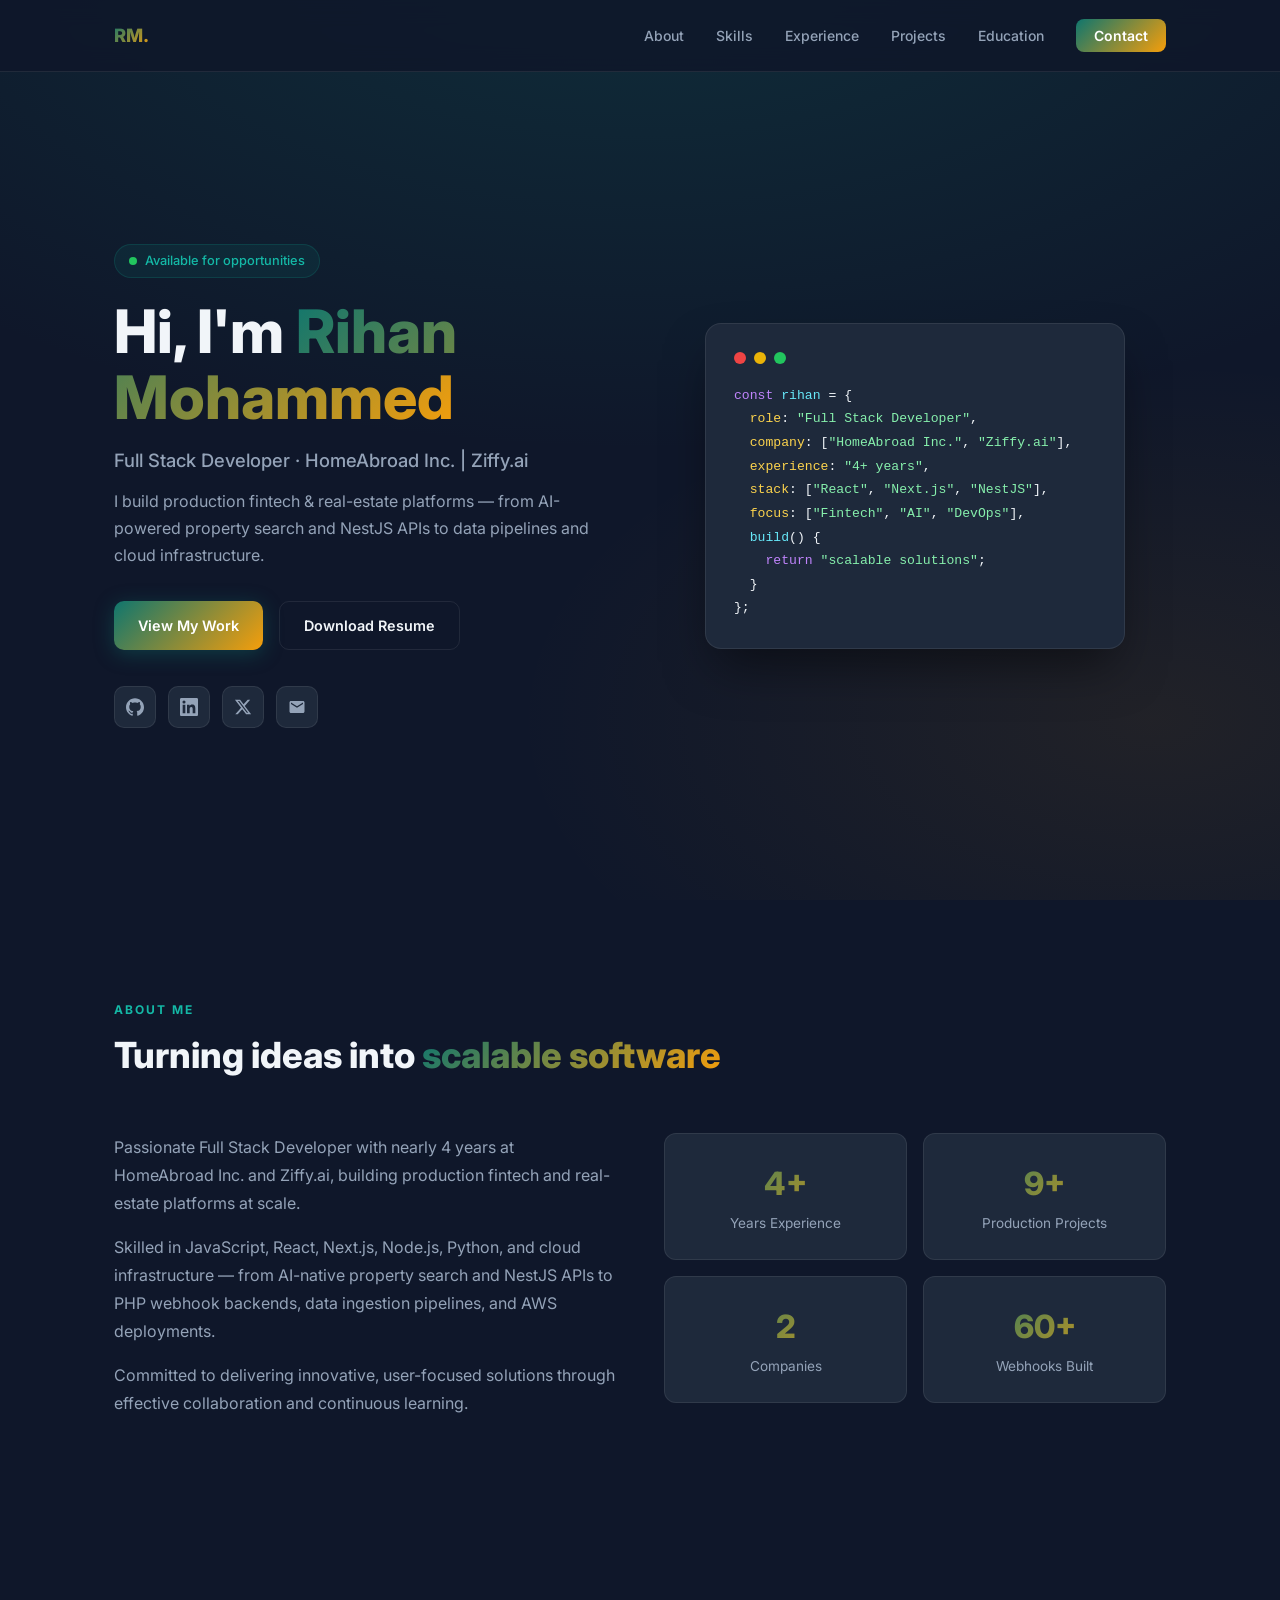
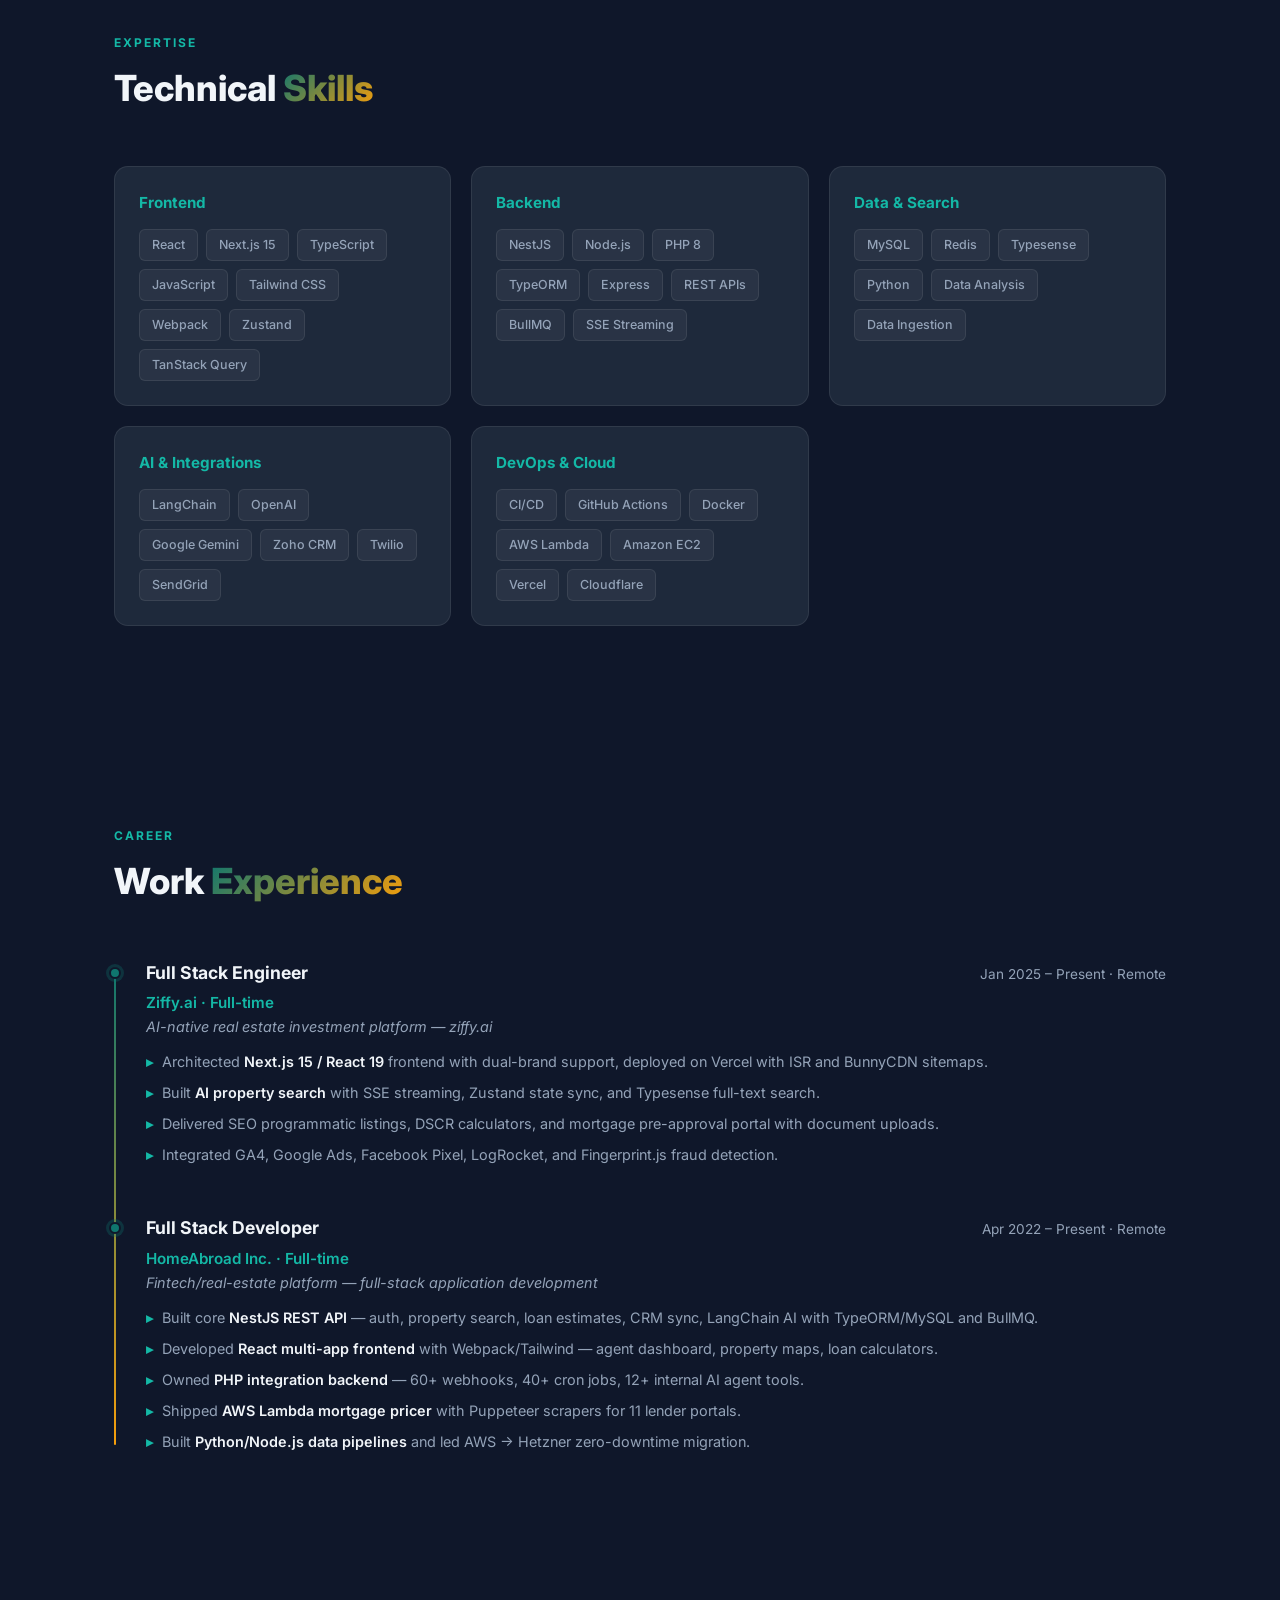
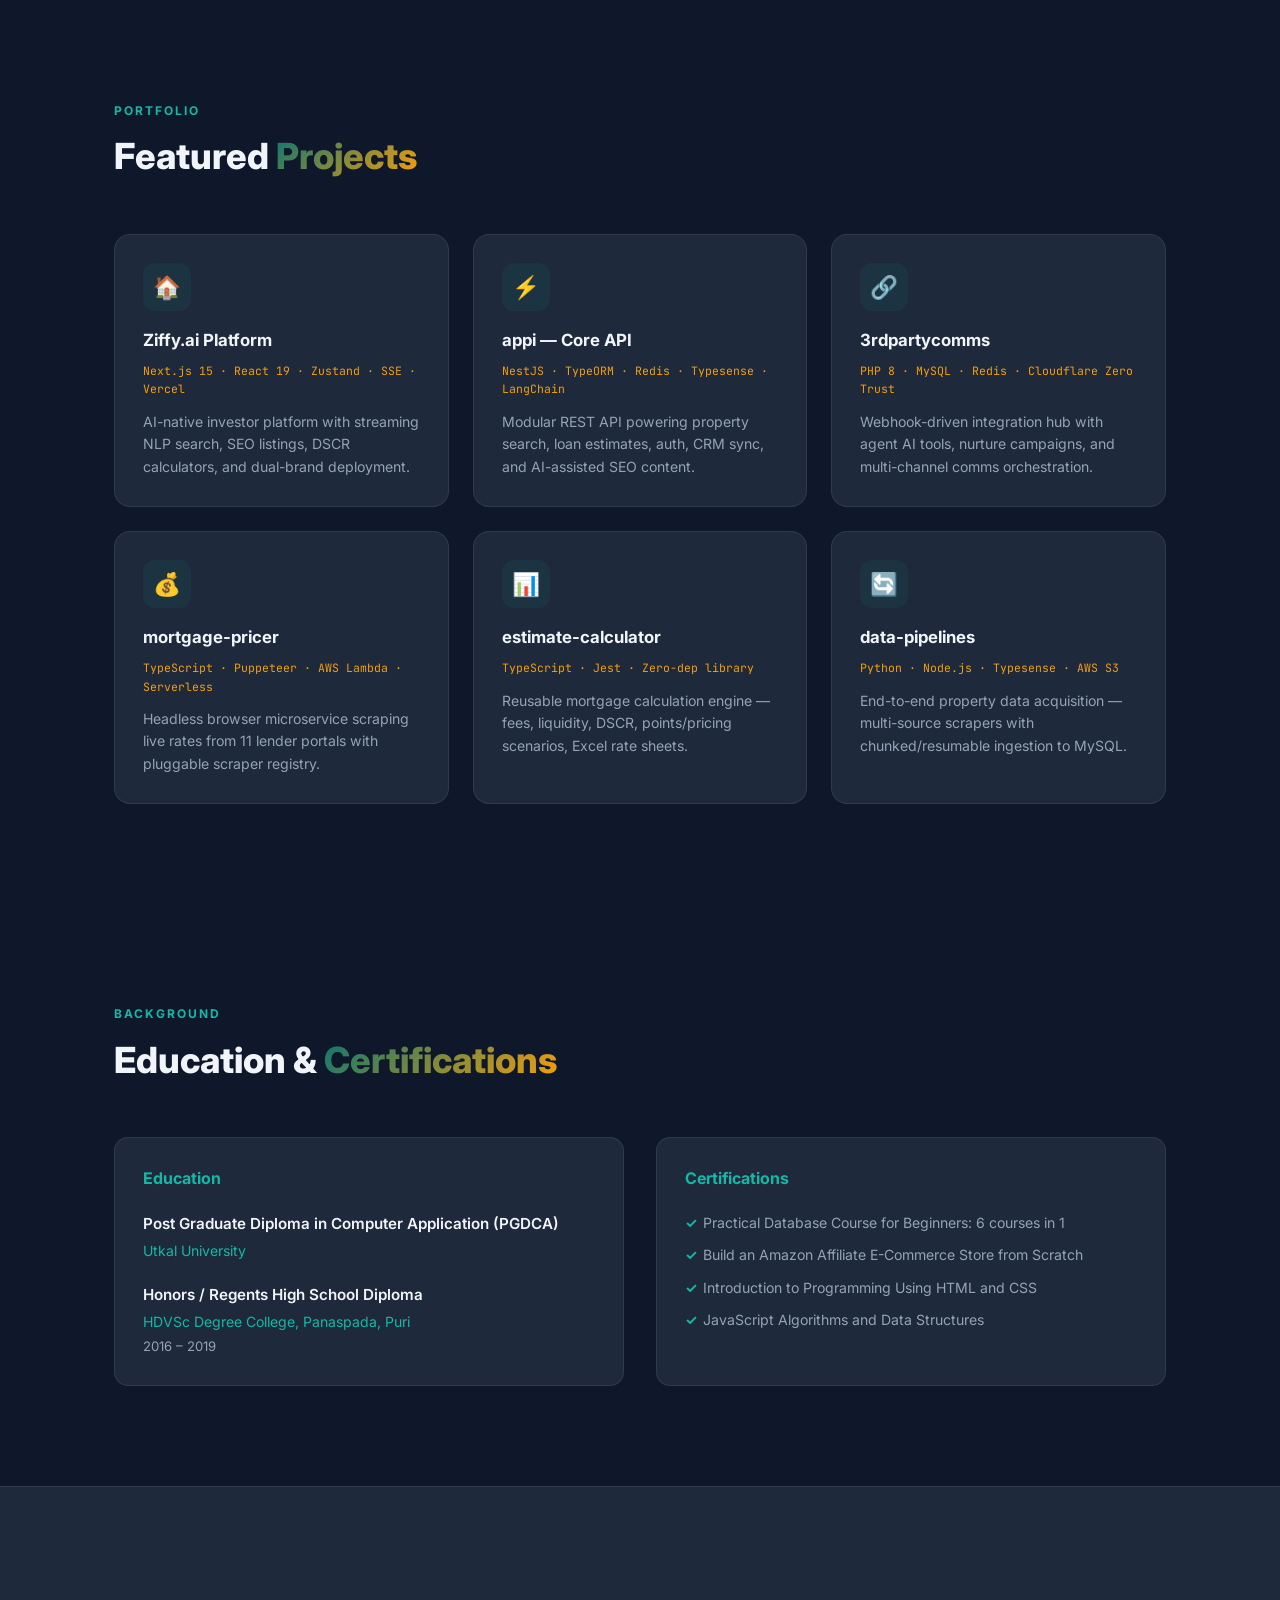
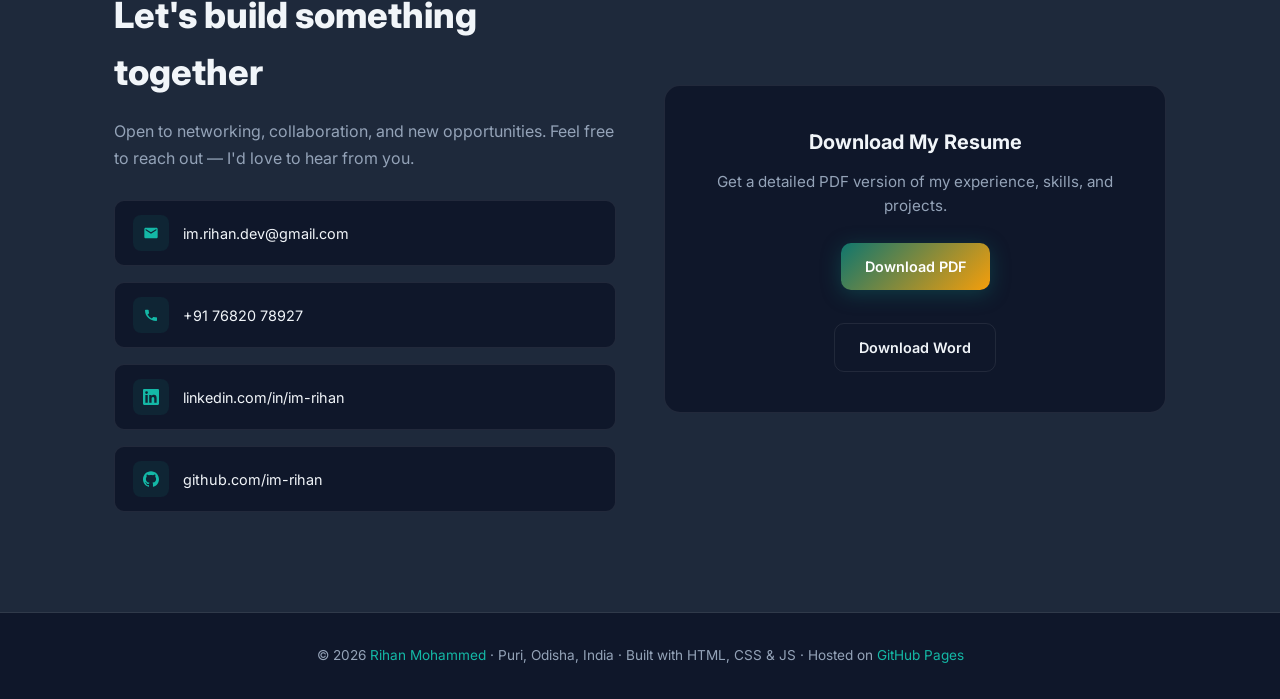
==== index.html @ 66e417d2 "Add portfolio website with GitHub Pages deployment Co-authored-by: Cursor <cursoragent@cursor.com>" ====
<!DOCTYPE html>
<html lang="en">
<head>
  <meta charset="UTF-8" />
  <meta name="viewport" content="width=device-width, initial-scale=1.0" />
  <meta name="description" content="Rihan Mohammed — Full Stack Developer at HomeAbroad Inc. & Ziffy.ai. Building fintech and real-estate platforms with React, Next.js, NestJS, and Python." />
  <meta name="author" content="Rihan Mohammed" />
  <meta name="keywords" content="Full Stack Developer, React, Next.js, NestJS, TypeScript, Node.js, Python, Portfolio" />
  <meta property="og:title" content="Rihan Mohammed — Full Stack Developer" />
  <meta property="og:description" content="Full Stack Developer building AI-powered fintech & real-estate platforms." />
  <meta property="og:type" content="website" />
  <title>Rihan Mohammed — Full Stack Developer</title>
  <link rel="stylesheet" href="assets/css/style.css" />
  <link rel="icon" href="data:image/svg+xml,<svg xmlns='http://www.w3.org/2000/svg' viewBox='0 0 100 100'><text y='.9em' font-size='90'>RM</text></svg>" />
</head>
<body>

  <!-- Navigation -->
  <nav class="navbar">
    <div class="nav-inner">
      <a href="#" class="logo">RM.</a>
      <ul class="nav-links">
        <li><a href="#about">About</a></li>
        <li><a href="#skills">Skills</a></li>
        <li><a href="#experience">Experience</a></li>
        <li><a href="#projects">Projects</a></li>
        <li><a href="#education">Education</a></li>
        <li><a href="#contact" class="nav-cta">Contact</a></li>
      </ul>
      <button class="menu-toggle" aria-label="Toggle menu">☰</button>
    </div>
  </nav>

  <!-- Hero -->
  <header class="hero" id="home">
    <div class="hero-bg"></div>
    <div class="container hero-grid">
      <div class="hero-content fade-in">
        <div class="hero-badge"><span class="dot"></span> Available for opportunities</div>
        <h1>Hi, I'm <span>Rihan Mohammed</span></h1>
        <p class="hero-subtitle">Full Stack Developer · HomeAbroad Inc. | Ziffy.ai</p>
        <p class="hero-desc">
          I build production fintech & real-estate platforms — from AI-powered property search
          and NestJS APIs to data pipelines and cloud infrastructure.
        </p>
        <div class="hero-actions">
          <a href="#projects" class="btn btn-primary">View My Work</a>
          <a href="resume.pdf" target="_blank" class="btn btn-outline">Download Resume</a>
        </div>
        <div class="hero-social">
          <a href="https://github.com/im-rihan" target="_blank" rel="noopener" aria-label="GitHub">
            <svg viewBox="0 0 24 24"><path d="M12 .297c-6.63 0-12 5.373-12 12 0 5.303 3.438 9.8 8.205 11.385.6.113.82-.258.82-.577 0-.285-.01-1.04-.015-2.04-3.338.724-4.042-1.61-4.042-1.61C4.422 18.07 3.633 17.7 3.633 17.7c-1.087-.744.084-.729.084-.729 1.205.084 1.838 1.236 1.838 1.236 1.07 1.835 2.809 1.305 3.495.998.108-.776.417-1.305.76-1.605-2.665-.3-5.466-1.332-5.466-5.93 0-1.31.465-2.38 1.235-3.22-.135-.303-.54-1.523.105-3.176 0 0 1.005-.322 3.3 1.23.96-.267 1.98-.399 3-.405 1.02.006 2.04.138 3 .405 2.28-1.552 3.285-1.23 3.285-1.23.645 1.653.24 2.873.12 3.176.765.84 1.23 1.91 1.23 3.22 0 4.61-2.805 5.625-5.475 5.92.42.36.81 1.096.81 2.22 0 1.606-.015 2.896-.015 3.286 0 .315.21.69.825.57C20.565 22.092 24 17.592 24 12.297c0-6.627-5.373-12-12-12"/></svg>
          </a>
          <a href="https://linkedin.com/in/im-rihan" target="_blank" rel="noopener" aria-label="LinkedIn">
            <svg viewBox="0 0 24 24"><path d="M20.447 20.452h-3.554v-5.569c0-1.328-.027-3.037-1.852-3.037-1.853 0-2.136 1.445-2.136 2.939v5.667H9.351V9h3.414v1.561h.046c.477-.9 1.637-1.85 3.37-1.85 3.601 0 4.267 2.37 4.267 5.455v6.286zM5.337 7.433a2.062 2.062 0 01-2.063-2.065 2.064 2.064 0 114.126 0 2.063 2.063 0 01-2.063 2.065zm1.782 13.019H3.555V9h3.564v11.452zM22.225 0H1.771C.792 0 0 .774 0 1.729v20.542C0 23.227.792 24 1.771 24h20.451C23.2 24 24 23.227 24 22.271V1.729C24 .774 23.2 0 22.222 0h.003z"/></svg>
          </a>
          <a href="https://twitter.com/_im_rihan_" target="_blank" rel="noopener" aria-label="Twitter">
            <svg viewBox="0 0 24 24"><path d="M18.244 2.25h3.308l-7.227 8.26 8.502 11.24H16.17l-5.214-6.817L4.99 21.75H1.68l7.73-8.835L1.254 2.25H8.08l4.713 6.231zm-1.161 17.52h1.833L7.084 4.126H5.117z"/></svg>
          </a>
          <a href="mailto:im.rihan.dev@gmail.com" aria-label="Email">
            <svg viewBox="0 0 24 24"><path d="M20 4H4c-1.1 0-2 .9-2 2v12c0 1.1.9 2 2 2h16c1.1 0 2-.9 2-2V6c0-1.1-.9-2-2-2zm0 4-8 5-8-5V6l8 5 8-5v2z"/></svg>
          </a>
        </div>
      </div>
      <div class="hero-visual fade-in">
        <div class="code-card">
          <div class="code-header">
            <span class="code-dot red"></span>
            <span class="code-dot yellow"></span>
            <span class="code-dot green"></span>
          </div>
          <pre><span class="kw">const</span> <span class="fn">rihan</span> = {
  <span class="prop">role</span>: <span class="str">"Full Stack Developer"</span>,
  <span class="prop">company</span>: [<span class="str">"HomeAbroad Inc."</span>, <span class="str">"Ziffy.ai"</span>],
  <span class="prop">experience</span>: <span class="str">"4+ years"</span>,
  <span class="prop">stack</span>: [<span class="str">"React"</span>, <span class="str">"Next.js"</span>, <span class="str">"NestJS"</span>],
  <span class="prop">focus</span>: [<span class="str">"Fintech"</span>, <span class="str">"AI"</span>, <span class="str">"DevOps"</span>],
  <span class="fn">build</span>() {
    <span class="kw">return</span> <span class="str">"scalable solutions"</span>;
  }
};</pre>
        </div>
      </div>
    </div>
  </header>

  <!-- About -->
  <section id="about">
    <div class="container">
      <p class="section-label fade-in">About Me</p>
      <h2 class="section-title fade-in">Turning ideas into <span>scalable software</span></h2>
      <div class="about-grid">
        <div class="about-text fade-in">
          <p>
            Passionate Full Stack Developer with nearly 4 years at HomeAbroad Inc. and Ziffy.ai,
            building production fintech and real-estate platforms at scale.
          </p>
          <p>
            Skilled in JavaScript, React, Next.js, Node.js, Python, and cloud infrastructure —
            from AI-native property search and NestJS APIs to PHP webhook backends, data
            ingestion pipelines, and AWS deployments.
          </p>
          <p>
            Committed to delivering innovative, user-focused solutions through effective
            collaboration and continuous learning.
          </p>
        </div>
        <div class="about-stats fade-in">
          <div class="stat-card">
            <div class="num">4+</div>
            <div class="label">Years Experience</div>
          </div>
          <div class="stat-card">
            <div class="num">9+</div>
            <div class="label">Production Projects</div>
          </div>
          <div class="stat-card">
            <div class="num">2</div>
            <div class="label">Companies</div>
          </div>
          <div class="stat-card">
            <div class="num">60+</div>
            <div class="label">Webhooks Built</div>
          </div>
        </div>
      </div>
    </div>
  </section>

  <!-- Skills -->
  <section id="skills">
    <div class="container">
      <p class="section-label fade-in">Expertise</p>
      <h2 class="section-title fade-in">Technical <span>Skills</span></h2>
      <div class="skills-grid">
        <div class="skill-card fade-in">
          <h3>Frontend</h3>
          <div class="skill-tags">
            <span class="skill-tag">React</span><span class="skill-tag">Next.js 15</span>
            <span class="skill-tag">TypeScript</span><span class="skill-tag">JavaScript</span>
            <span class="skill-tag">Tailwind CSS</span><span class="skill-tag">Webpack</span>
            <span class="skill-tag">Zustand</span><span class="skill-tag">TanStack Query</span>
          </div>
        </div>
        <div class="skill-card fade-in">
          <h3>Backend</h3>
          <div class="skill-tags">
            <span class="skill-tag">NestJS</span><span class="skill-tag">Node.js</span>
            <span class="skill-tag">PHP 8</span><span class="skill-tag">TypeORM</span>
            <span class="skill-tag">Express</span><span class="skill-tag">REST APIs</span>
            <span class="skill-tag">BullMQ</span><span class="skill-tag">SSE Streaming</span>
          </div>
        </div>
        <div class="skill-card fade-in">
          <h3>Data & Search</h3>
          <div class="skill-tags">
            <span class="skill-tag">MySQL</span><span class="skill-tag">Redis</span>
            <span class="skill-tag">Typesense</span><span class="skill-tag">Python</span>
            <span class="skill-tag">Data Analysis</span><span class="skill-tag">Data Ingestion</span>
          </div>
        </div>
        <div class="skill-card fade-in">
          <h3>AI & Integrations</h3>
          <div class="skill-tags">
            <span class="skill-tag">LangChain</span><span class="skill-tag">OpenAI</span>
            <span class="skill-tag">Google Gemini</span><span class="skill-tag">Zoho CRM</span>
            <span class="skill-tag">Twilio</span><span class="skill-tag">SendGrid</span>
          </div>
        </div>
        <div class="skill-card fade-in">
          <h3>DevOps & Cloud</h3>
          <div class="skill-tags">
            <span class="skill-tag">CI/CD</span><span class="skill-tag">GitHub Actions</span>
            <span class="skill-tag">Docker</span><span class="skill-tag">AWS Lambda</span>
            <span class="skill-tag">Amazon EC2</span><span class="skill-tag">Vercel</span>
            <span class="skill-tag">Cloudflare</span>
          </div>
        </div>
      </div>
    </div>
  </section>

  <!-- Experience -->
  <section id="experience">
    <div class="container">
      <p class="section-label fade-in">Career</p>
      <h2 class="section-title fade-in">Work <span>Experience</span></h2>
      <div class="timeline">
        <div class="timeline-item fade-in">
          <div class="timeline-header">
            <h3>Full Stack Engineer</h3>
            <span class="timeline-meta">Jan 2025 – Present · Remote</span>
          </div>
          <div class="timeline-company">Ziffy.ai · Full-time</div>
          <p class="timeline-subtitle">AI-native real estate investment platform — ziffy.ai</p>
          <ul>
            <li>Architected <strong>Next.js 15 / React 19</strong> frontend with dual-brand support, deployed on Vercel with ISR and BunnyCDN sitemaps.</li>
            <li>Built <strong>AI property search</strong> with SSE streaming, Zustand state sync, and Typesense full-text search.</li>
            <li>Delivered SEO programmatic listings, DSCR calculators, and mortgage pre-approval portal with document uploads.</li>
            <li>Integrated GA4, Google Ads, Facebook Pixel, LogRocket, and Fingerprint.js fraud detection.</li>
          </ul>
        </div>
        <div class="timeline-item fade-in">
          <div class="timeline-header">
            <h3>Full Stack Developer</h3>
            <span class="timeline-meta">Apr 2022 – Present · Remote</span>
          </div>
          <div class="timeline-company">HomeAbroad Inc. · Full-time</div>
          <p class="timeline-subtitle">Fintech/real-estate platform — full-stack application development</p>
          <ul>
            <li>Built core <strong>NestJS REST API</strong> — auth, property search, loan estimates, CRM sync, LangChain AI with TypeORM/MySQL and BullMQ.</li>
            <li>Developed <strong>React multi-app frontend</strong> with Webpack/Tailwind — agent dashboard, property maps, loan calculators.</li>
            <li>Owned <strong>PHP integration backend</strong> — 60+ webhooks, 40+ cron jobs, 12+ internal AI agent tools.</li>
            <li>Shipped <strong>AWS Lambda mortgage pricer</strong> with Puppeteer scrapers for 11 lender portals.</li>
            <li>Built <strong>Python/Node.js data pipelines</strong> and led AWS → Hetzner zero-downtime migration.</li>
          </ul>
        </div>
      </div>
    </div>
  </section>

  <!-- Projects -->
  <section id="projects">
    <div class="container">
      <p class="section-label fade-in">Portfolio</p>
      <h2 class="section-title fade-in">Featured <span>Projects</span></h2>
      <div class="projects-grid">
        <article class="project-card fade-in">
          <div class="project-icon">🏠</div>
          <h3>Ziffy.ai Platform</h3>
          <div class="project-stack">Next.js 15 · React 19 · Zustand · SSE · Vercel</div>
          <p>AI-native investor platform with streaming NLP search, SEO listings, DSCR calculators, and dual-brand deployment.</p>
        </article>
        <article class="project-card fade-in">
          <div class="project-icon">⚡</div>
          <h3>appi — Core API</h3>
          <div class="project-stack">NestJS · TypeORM · Redis · Typesense · LangChain</div>
          <p>Modular REST API powering property search, loan estimates, auth, CRM sync, and AI-assisted SEO content.</p>
        </article>
        <article class="project-card fade-in">
          <div class="project-icon">🔗</div>
          <h3>3rdpartycomms</h3>
          <div class="project-stack">PHP 8 · MySQL · Redis · Cloudflare Zero Trust</div>
          <p>Webhook-driven integration hub with agent AI tools, nurture campaigns, and multi-channel comms orchestration.</p>
        </article>
        <article class="project-card fade-in">
          <div class="project-icon">💰</div>
          <h3>mortgage-pricer</h3>
          <div class="project-stack">TypeScript · Puppeteer · AWS Lambda · Serverless</div>
          <p>Headless browser microservice scraping live rates from 11 lender portals with pluggable scraper registry.</p>
        </article>
        <article class="project-card fade-in">
          <div class="project-icon">📊</div>
          <h3>estimate-calculator</h3>
          <div class="project-stack">TypeScript · Jest · Zero-dep library</div>
          <p>Reusable mortgage calculation engine — fees, liquidity, DSCR, points/pricing scenarios, Excel rate sheets.</p>
        </article>
        <article class="project-card fade-in">
          <div class="project-icon">🔄</div>
          <h3>data-pipelines</h3>
          <div class="project-stack">Python · Node.js · Typesense · AWS S3</div>
          <p>End-to-end property data acquisition — multi-source scrapers with chunked/resumable ingestion to MySQL.</p>
        </article>
      </div>
    </div>
  </section>

  <!-- Education -->
  <section id="education">
    <div class="container">
      <p class="section-label fade-in">Background</p>
      <h2 class="section-title fade-in">Education & <span>Certifications</span></h2>
      <div class="edu-certs-grid">
        <div class="edu-card fade-in">
          <h3>Education</h3>
          <div class="edu-item">
            <div class="degree">Post Graduate Diploma in Computer Application (PGDCA)</div>
            <div class="school">Utkal University</div>
          </div>
          <div class="edu-item">
            <div class="degree">Honors / Regents High School Diploma</div>
            <div class="school">HDVSc Degree College, Panaspada, Puri</div>
            <div class="year">2016 – 2019</div>
          </div>
        </div>
        <div class="cert-list fade-in">
          <h3>Certifications</h3>
          <ul>
            <li>Practical Database Course for Beginners: 6 courses in 1</li>
            <li>Build an Amazon Affiliate E-Commerce Store from Scratch</li>
            <li>Introduction to Programming Using HTML and CSS</li>
            <li>JavaScript Algorithms and Data Structures</li>
          </ul>
        </div>
      </div>
    </div>
  </section>

  <!-- Contact -->
  <section id="contact" class="contact-section">
    <div class="container contact-grid">
      <div class="contact-info fade-in">
        <h2>Let's build something together</h2>
        <p>
          Open to networking, collaboration, and new opportunities.
          Feel free to reach out — I'd love to hear from you.
        </p>
        <div class="contact-links">
          <a href="mailto:im.rihan.dev@gmail.com" class="contact-link">
            <span class="icon-wrap">
              <svg viewBox="0 0 24 24"><path d="M20 4H4c-1.1 0-2 .9-2 2v12c0 1.1.9 2 2 2h16c1.1 0 2-.9 2-2V6c0-1.1-.9-2-2-2zm0 4-8 5-8-5V6l8 5 8-5v2z"/></svg>
            </span>
            im.rihan.dev@gmail.com
          </a>
          <a href="tel:+917682078927" class="contact-link">
            <span class="icon-wrap">
              <svg viewBox="0 0 24 24"><path d="M6.62 10.79a15.05 15.05 0 006.59 6.59l2.2-2.2a1 1 0 011.01-.24c1.12.37 2.33.57 3.58.57a1 1 0 011 1V20a1 1 0 01-1 1C10.07 21 3 13.93 3 5a1 1 0 011-1h3.5a1 1 0 011 1c0 1.25.2 2.46.57 3.58a1 1 0 01-.25 1.01l-2.2 2.2z"/></svg>
            </span>
            +91 76820 78927
          </a>
          <a href="https://linkedin.com/in/im-rihan" target="_blank" rel="noopener" class="contact-link">
            <span class="icon-wrap">
              <svg viewBox="0 0 24 24"><path d="M20.447 20.452h-3.554v-5.569c0-1.328-.027-3.037-1.852-3.037-1.853 0-2.136 1.445-2.136 2.939v5.667H9.351V9h3.414v1.561h.046c.477-.9 1.637-1.85 3.37-1.85 3.601 0 4.267 2.37 4.267 5.455v6.286zM5.337 7.433a2.062 2.062 0 01-2.063-2.065 2.064 2.064 0 114.126 0 2.063 2.063 0 01-2.063 2.065zm1.782 13.019H3.555V9h3.564v11.452zM22.225 0H1.771C.792 0 0 .774 0 1.729v20.542C0 23.227.792 24 1.771 24h20.451C23.2 24 24 23.227 24 22.271V1.729C24 .774 23.2 0 22.222 0h.003z"/></svg>
            </span>
            linkedin.com/in/im-rihan
          </a>
          <a href="https://github.com/im-rihan" target="_blank" rel="noopener" class="contact-link">
            <span class="icon-wrap">
              <svg viewBox="0 0 24 24"><path d="M12 .297c-6.63 0-12 5.373-12 12 0 5.303 3.438 9.8 8.205 11.385.6.113.82-.258.82-.577 0-.285-.01-1.04-.015-2.04-3.338.724-4.042-1.61-4.042-1.61C4.422 18.07 3.633 17.7 3.633 17.7c-1.087-.744.084-.729.084-.729 1.205.084 1.838 1.236 1.838 1.236 1.07 1.835 2.809 1.305 3.495.998.108-.776.417-1.305.76-1.605-2.665-.3-5.466-1.332-5.466-5.93 0-1.31.465-2.38 1.235-3.22-.135-.303-.54-1.523.105-3.176 0 0 1.005-.322 3.3 1.23.96-.267 1.98-.399 3-.405 1.02.006 2.04.138 3 .405 2.28-1.552 3.285-1.23 3.285-1.23.645 1.653.24 2.873.12 3.176.765.84 1.23 1.91 1.23 3.22 0 4.61-2.805 5.625-5.475 5.92.42.36.81 1.096.81 2.22 0 1.606-.015 2.896-.015 3.286 0 .315.21.69.825.57C20.565 22.092 24 17.592 24 12.297c0-6.627-5.373-12-12-12"/></svg>
            </span>
            github.com/im-rihan
          </a>
        </div>
      </div>
      <div class="contact-cta-box fade-in">
        <h3>Download My Resume</h3>
        <p>Get a detailed PDF version of my experience, skills, and projects.</p>
        <a href="resume.pdf" target="_blank" class="btn btn-primary">Download PDF</a>
        <br /><br />
        <a href="resume.docx" class="btn btn-outline" style="margin-top:8px;">Download Word</a>
      </div>
    </div>
  </section>

  <!-- Footer -->
  <footer>
    <div class="container">
      <p>
        &copy; <span id="year"></span> <a href="#">Rihan Mohammed</a> · Puri, Odisha, India
        · Built with HTML, CSS &amp; JS · Hosted on <a href="https://pages.github.com" target="_blank" rel="noopener">GitHub Pages</a>
      </p>
    </div>
  </footer>

  <script src="assets/js/main.js"></script>
</body>
</html>
---- assets/css/style.css ----
/* ── Rihan Mohammed · Portfolio ── */
@import url('https://fonts.googleapis.com/css2?family=Inter:wght@300;400;500;600;700;800&family=JetBrains+Mono:wght@400;500&display=swap');

:root {
  --primary: #0f766e;
  --primary-light: #14b8a6;
  --primary-dark: #0d5c56;
  --accent: #f59e0b;
  --bg: #0f172a;
  --bg-card: #1e293b;
  --bg-elevated: #334155;
  --text: #f1f5f9;
  --text-muted: #94a3b8;
  --border: rgba(255, 255, 255, 0.08);
  --gradient: linear-gradient(135deg, var(--primary) 0%, var(--accent) 100%);
  --shadow: 0 25px 50px -12px rgba(0, 0, 0, 0.5);
  --nav-h: 72px;
}

*, *::before, *::after { margin: 0; padding: 0; box-sizing: border-box; }
html { scroll-behavior: smooth; scroll-padding-top: var(--nav-h); }

body {
  font-family: 'Inter', -apple-system, BlinkMacSystemFont, sans-serif;
  background: var(--bg);
  color: var(--text);
  line-height: 1.6;
  overflow-x: hidden;
}

a { color: inherit; text-decoration: none; }
ul { list-style: none; }

.container {
  max-width: 1100px;
  margin: 0 auto;
  padding: 0 24px;
}

/* ── Navigation ── */
.navbar {
  position: fixed;
  top: 0; left: 0; right: 0;
  height: var(--nav-h);
  z-index: 1000;
  background: rgba(15, 23, 42, 0.85);
  backdrop-filter: blur(12px);
  border-bottom: 1px solid var(--border);
  transition: box-shadow 0.3s;
}

.navbar.scrolled { box-shadow: var(--shadow); }

.nav-inner {
  max-width: 1100px;
  margin: 0 auto;
  padding: 0 24px;
  height: 100%;
  display: flex;
  align-items: center;
  justify-content: space-between;
}

.logo {
  font-weight: 800;
  font-size: 1.15rem;
  background: var(--gradient);
  -webkit-background-clip: text;
  -webkit-text-fill-color: transparent;
  background-clip: text;
}

.nav-links {
  display: flex;
  gap: 32px;
  align-items: center;
}

.nav-links a {
  font-size: 0.875rem;
  font-weight: 500;
  color: var(--text-muted);
  transition: color 0.2s;
}

.nav-links a:hover { color: var(--primary-light); }

.nav-cta {
  padding: 8px 18px !important;
  background: var(--gradient) !important;
  color: #fff !important;
  border-radius: 8px;
  font-weight: 600 !important;
  -webkit-text-fill-color: #fff !important;
}

.menu-toggle {
  display: none;
  background: none;
  border: none;
  color: var(--text);
  font-size: 1.5rem;
  cursor: pointer;
}

/* ── Hero ── */
.hero {
  min-height: 100vh;
  display: flex;
  align-items: center;
  padding-top: var(--nav-h);
  position: relative;
  overflow: hidden;
}

.hero-bg {
  position: absolute;
  inset: 0;
  background:
    radial-gradient(ellipse 80% 60% at 50% -10%, rgba(15, 118, 110, 0.25), transparent),
    radial-gradient(ellipse 50% 40% at 90% 80%, rgba(245, 158, 11, 0.08), transparent);
  pointer-events: none;
}

.hero-grid {
  display: grid;
  grid-template-columns: 1fr 1fr;
  gap: 48px;
  align-items: center;
  position: relative;
}

.hero-badge {
  display: inline-flex;
  align-items: center;
  gap: 8px;
  padding: 6px 14px;
  background: rgba(15, 118, 110, 0.15);
  border: 1px solid rgba(15, 118, 110, 0.3);
  border-radius: 999px;
  font-size: 0.8rem;
  font-weight: 500;
  color: var(--primary-light);
  margin-bottom: 20px;
}

.hero-badge .dot {
  width: 8px; height: 8px;
  background: #22c55e;
  border-radius: 50%;
  animation: pulse 2s infinite;
}

@keyframes pulse {
  0%, 100% { opacity: 1; }
  50% { opacity: 0.4; }
}

.hero h1 {
  font-size: clamp(2.5rem, 5vw, 3.75rem);
  font-weight: 800;
  line-height: 1.1;
  margin-bottom: 16px;
}

.hero h1 span {
  background: var(--gradient);
  -webkit-background-clip: text;
  -webkit-text-fill-color: transparent;
  background-clip: text;
}

.hero-subtitle {
  font-size: 1.15rem;
  color: var(--text-muted);
  margin-bottom: 12px;
  font-weight: 500;
}

.hero-desc {
  font-size: 1rem;
  color: var(--text-muted);
  max-width: 520px;
  margin-bottom: 32px;
  line-height: 1.7;
}

.hero-actions {
  display: flex;
  gap: 16px;
  flex-wrap: wrap;
  margin-bottom: 36px;
}

.btn {
  display: inline-flex;
  align-items: center;
  gap: 8px;
  padding: 12px 24px;
  border-radius: 10px;
  font-weight: 600;
  font-size: 0.9rem;
  transition: transform 0.2s, box-shadow 0.2s;
  cursor: pointer;
  border: none;
}

.btn:hover { transform: translateY(-2px); }

.btn-primary {
  background: var(--gradient);
  color: #fff;
  box-shadow: 0 4px 20px rgba(15, 118, 110, 0.4);
}

.btn-outline {
  background: transparent;
  color: var(--text);
  border: 1px solid var(--border);
}

.btn-outline:hover {
  border-color: var(--primary);
  color: var(--primary-light);
}

.hero-social {
  display: flex;
  gap: 12px;
}

.hero-social a {
  width: 42px; height: 42px;
  display: flex;
  align-items: center;
  justify-content: center;
  border-radius: 10px;
  background: var(--bg-card);
  border: 1px solid var(--border);
  color: var(--text-muted);
  transition: all 0.2s;
}

.hero-social a:hover {
  color: var(--primary-light);
  border-color: var(--primary);
  transform: translateY(-2px);
}

.hero-social svg { width: 18px; height: 18px; fill: currentColor; }

.hero-visual {
  display: flex;
  justify-content: center;
}

.code-card {
  background: var(--bg-card);
  border: 1px solid var(--border);
  border-radius: 16px;
  padding: 28px;
  width: 100%;
  max-width: 420px;
  box-shadow: var(--shadow);
  font-family: 'JetBrains Mono', monospace;
  font-size: 0.82rem;
  line-height: 1.8;
}

.code-header {
  display: flex;
  gap: 8px;
  margin-bottom: 20px;
}

.code-dot { width: 12px; height: 12px; border-radius: 50%; }
.code-dot.red { background: #ef4444; }
.code-dot.yellow { background: #eab308; }
.code-dot.green { background: #22c55e; }

.code-card .kw { color: #c084fc; }
.code-card .str { color: #86efac; }
.code-card .fn { color: #67e8f9; }
.code-card .prop { color: #fcd34d; }
.code-card .cmt { color: #64748b; }

/* ── Sections ── */
section { padding: 100px 0; }

.section-label {
  font-size: 0.75rem;
  font-weight: 700;
  text-transform: uppercase;
  letter-spacing: 2px;
  color: var(--primary-light);
  margin-bottom: 8px;
}

.section-title {
  font-size: clamp(1.75rem, 3vw, 2.25rem);
  font-weight: 800;
  margin-bottom: 48px;
}

.section-title span {
  background: var(--gradient);
  -webkit-background-clip: text;
  -webkit-text-fill-color: transparent;
  background-clip: text;
}

/* ── About ── */
.about-grid {
  display: grid;
  grid-template-columns: 1fr 1fr;
  gap: 48px;
  align-items: start;
}

.about-text p {
  color: var(--text-muted);
  margin-bottom: 16px;
  font-size: 1rem;
  line-height: 1.75;
}

.about-stats {
  display: grid;
  grid-template-columns: 1fr 1fr;
  gap: 16px;
}

.stat-card {
  background: var(--bg-card);
  border: 1px solid var(--border);
  border-radius: 12px;
  padding: 24px;
  text-align: center;
}

.stat-card .num {
  font-size: 2rem;
  font-weight: 800;
  background: var(--gradient);
  -webkit-background-clip: text;
  -webkit-text-fill-color: transparent;
  background-clip: text;
}

.stat-card .label {
  font-size: 0.85rem;
  color: var(--text-muted);
  margin-top: 4px;
}

/* ── Skills ── */
.skills-grid {
  display: grid;
  grid-template-columns: repeat(auto-fit, minmax(280px, 1fr));
  gap: 20px;
}

.skill-card {
  background: var(--bg-card);
  border: 1px solid var(--border);
  border-radius: 14px;
  padding: 24px;
  transition: border-color 0.3s, transform 0.3s;
}

.skill-card:hover {
  border-color: rgba(15, 118, 110, 0.4);
  transform: translateY(-4px);
}

.skill-card h3 {
  font-size: 0.95rem;
  font-weight: 700;
  margin-bottom: 14px;
  color: var(--primary-light);
}

.skill-tags {
  display: flex;
  flex-wrap: wrap;
  gap: 8px;
}

.skill-tag {
  padding: 5px 12px;
  background: rgba(255, 255, 255, 0.05);
  border: 1px solid var(--border);
  border-radius: 6px;
  font-size: 0.78rem;
  font-weight: 500;
  color: var(--text-muted);
}

/* ── Experience ── */
.timeline { position: relative; }

.timeline::before {
  content: '';
  position: absolute;
  left: 0;
  top: 8px;
  bottom: 8px;
  width: 2px;
  background: linear-gradient(to bottom, var(--primary), var(--accent));
  border-radius: 2px;
}

.timeline-item {
  padding-left: 32px;
  margin-bottom: 48px;
  position: relative;
}

.timeline-item::before {
  content: '';
  position: absolute;
  left: -5px;
  top: 8px;
  width: 12px; height: 12px;
  background: var(--primary);
  border-radius: 50%;
  border: 2px solid var(--bg);
  box-shadow: 0 0 0 3px rgba(15, 118, 110, 0.3);
}

.timeline-header {
  display: flex;
  flex-wrap: wrap;
  justify-content: space-between;
  align-items: baseline;
  gap: 8px;
  margin-bottom: 4px;
}

.timeline-header h3 { font-size: 1.1rem; font-weight: 700; }

.timeline-company {
  color: var(--primary-light);
  font-weight: 600;
  font-size: 0.95rem;
}

.timeline-meta {
  font-size: 0.85rem;
  color: var(--text-muted);
}

.timeline-subtitle {
  font-size: 0.9rem;
  color: var(--text-muted);
  font-style: italic;
  margin-bottom: 12px;
}

.timeline-item ul li {
  position: relative;
  padding-left: 16px;
  margin-bottom: 8px;
  font-size: 0.9rem;
  color: var(--text-muted);
  line-height: 1.6;
}

.timeline-item ul li::before {
  content: '▸';
  position: absolute;
  left: 0;
  color: var(--primary-light);
  font-weight: 700;
}

.timeline-item ul li strong { color: var(--text); font-weight: 600; }

/* ── Projects ── */
.projects-grid {
  display: grid;
  grid-template-columns: repeat(auto-fit, minmax(320px, 1fr));
  gap: 24px;
}

.project-card {
  background: var(--bg-card);
  border: 1px solid var(--border);
  border-radius: 16px;
  padding: 28px;
  transition: all 0.3s;
  display: flex;
  flex-direction: column;
}

.project-card:hover {
  border-color: rgba(15, 118, 110, 0.4);
  transform: translateY(-6px);
  box-shadow: var(--shadow);
}

.project-icon {
  width: 48px; height: 48px;
  background: rgba(15, 118, 110, 0.15);
  border-radius: 12px;
  display: flex;
  align-items: center;
  justify-content: center;
  font-size: 1.4rem;
  margin-bottom: 16px;
}

.project-card h3 {
  font-size: 1.05rem;
  font-weight: 700;
  margin-bottom: 8px;
}

.project-stack {
  font-family: 'JetBrains Mono', monospace;
  font-size: 0.72rem;
  color: var(--accent);
  margin-bottom: 12px;
}

.project-card p {
  font-size: 0.88rem;
  color: var(--text-muted);
  line-height: 1.6;
  flex: 1;
}

/* ── Education & Certs ── */
.edu-certs-grid {
  display: grid;
  grid-template-columns: 1fr 1fr;
  gap: 32px;
}

.edu-card, .cert-list {
  background: var(--bg-card);
  border: 1px solid var(--border);
  border-radius: 14px;
  padding: 28px;
}

.edu-card h3, .cert-list h3 {
  font-size: 1rem;
  font-weight: 700;
  margin-bottom: 20px;
  color: var(--primary-light);
}

.edu-item { margin-bottom: 20px; }
.edu-item:last-child { margin-bottom: 0; }

.edu-item .degree { font-weight: 600; font-size: 0.95rem; margin-bottom: 4px; }
.edu-item .school { color: var(--primary-light); font-size: 0.88rem; }
.edu-item .year { color: var(--text-muted); font-size: 0.82rem; margin-top: 2px; }

.cert-list li {
  position: relative;
  padding-left: 18px;
  margin-bottom: 10px;
  font-size: 0.88rem;
  color: var(--text-muted);
}

.cert-list li::before {
  content: '✓';
  position: absolute;
  left: 0;
  color: var(--primary-light);
  font-weight: 700;
}

/* ── Contact ── */
.contact-section {
  background: var(--bg-card);
  border-top: 1px solid var(--border);
  border-bottom: 1px solid var(--border);
}

.contact-grid {
  display: grid;
  grid-template-columns: 1fr 1fr;
  gap: 48px;
  align-items: center;
}

.contact-info h2 {
  font-size: clamp(1.75rem, 3vw, 2.25rem);
  font-weight: 800;
  margin-bottom: 16px;
}

.contact-info p {
  color: var(--text-muted);
  margin-bottom: 28px;
  line-height: 1.7;
}

.contact-links { display: flex; flex-direction: column; gap: 16px; }

.contact-link {
  display: flex;
  align-items: center;
  gap: 14px;
  padding: 14px 18px;
  background: var(--bg);
  border: 1px solid var(--border);
  border-radius: 10px;
  transition: all 0.2s;
  font-size: 0.9rem;
}

.contact-link:hover {
  border-color: var(--primary);
  transform: translateX(4px);
}

.contact-link .icon-wrap {
  width: 36px; height: 36px;
  display: flex;
  align-items: center;
  justify-content: center;
  background: rgba(15, 118, 110, 0.15);
  border-radius: 8px;
  color: var(--primary-light);
}

.contact-link svg { width: 16px; height: 16px; fill: currentColor; }

.contact-cta-box {
  background: var(--bg);
  border: 1px solid var(--border);
  border-radius: 16px;
  padding: 40px;
  text-align: center;
}

.contact-cta-box h3 {
  font-size: 1.25rem;
  font-weight: 700;
  margin-bottom: 12px;
}

.contact-cta-box p {
  color: var(--text-muted);
  margin-bottom: 24px;
  font-size: 0.95rem;
}

/* ── Footer ── */
footer {
  padding: 32px 0;
  text-align: center;
  color: var(--text-muted);
  font-size: 0.85rem;
}

footer a { color: var(--primary-light); }
footer a:hover { text-decoration: underline; }

/* ── Animations ── */
.fade-in {
  opacity: 0;
  transform: translateY(24px);
  transition: opacity 0.6s ease, transform 0.6s ease;
}

.fade-in.visible {
  opacity: 1;
  transform: translateY(0);
}

/* ── Responsive ── */
@media (max-width: 900px) {
  .hero-grid,
  .about-grid,
  .contact-grid,
  .edu-certs-grid { grid-template-columns: 1fr; }

  .hero-visual { order: -1; }
  .code-card { max-width: 100%; }

  .nav-links {
    display: none;
    position: absolute;
    top: var(--nav-h);
    left: 0; right: 0;
    flex-direction: column;
    background: rgba(15, 23, 42, 0.98);
    padding: 24px;
    gap: 20px;
    border-bottom: 1px solid var(--border);
  }

  .nav-links.open { display: flex; }
  .menu-toggle { display: block; }
}

@media (max-width: 600px) {
  section { padding: 72px 0; }
  .about-stats { grid-template-columns: 1fr; }
  .projects-grid { grid-template-columns: 1fr; }
}
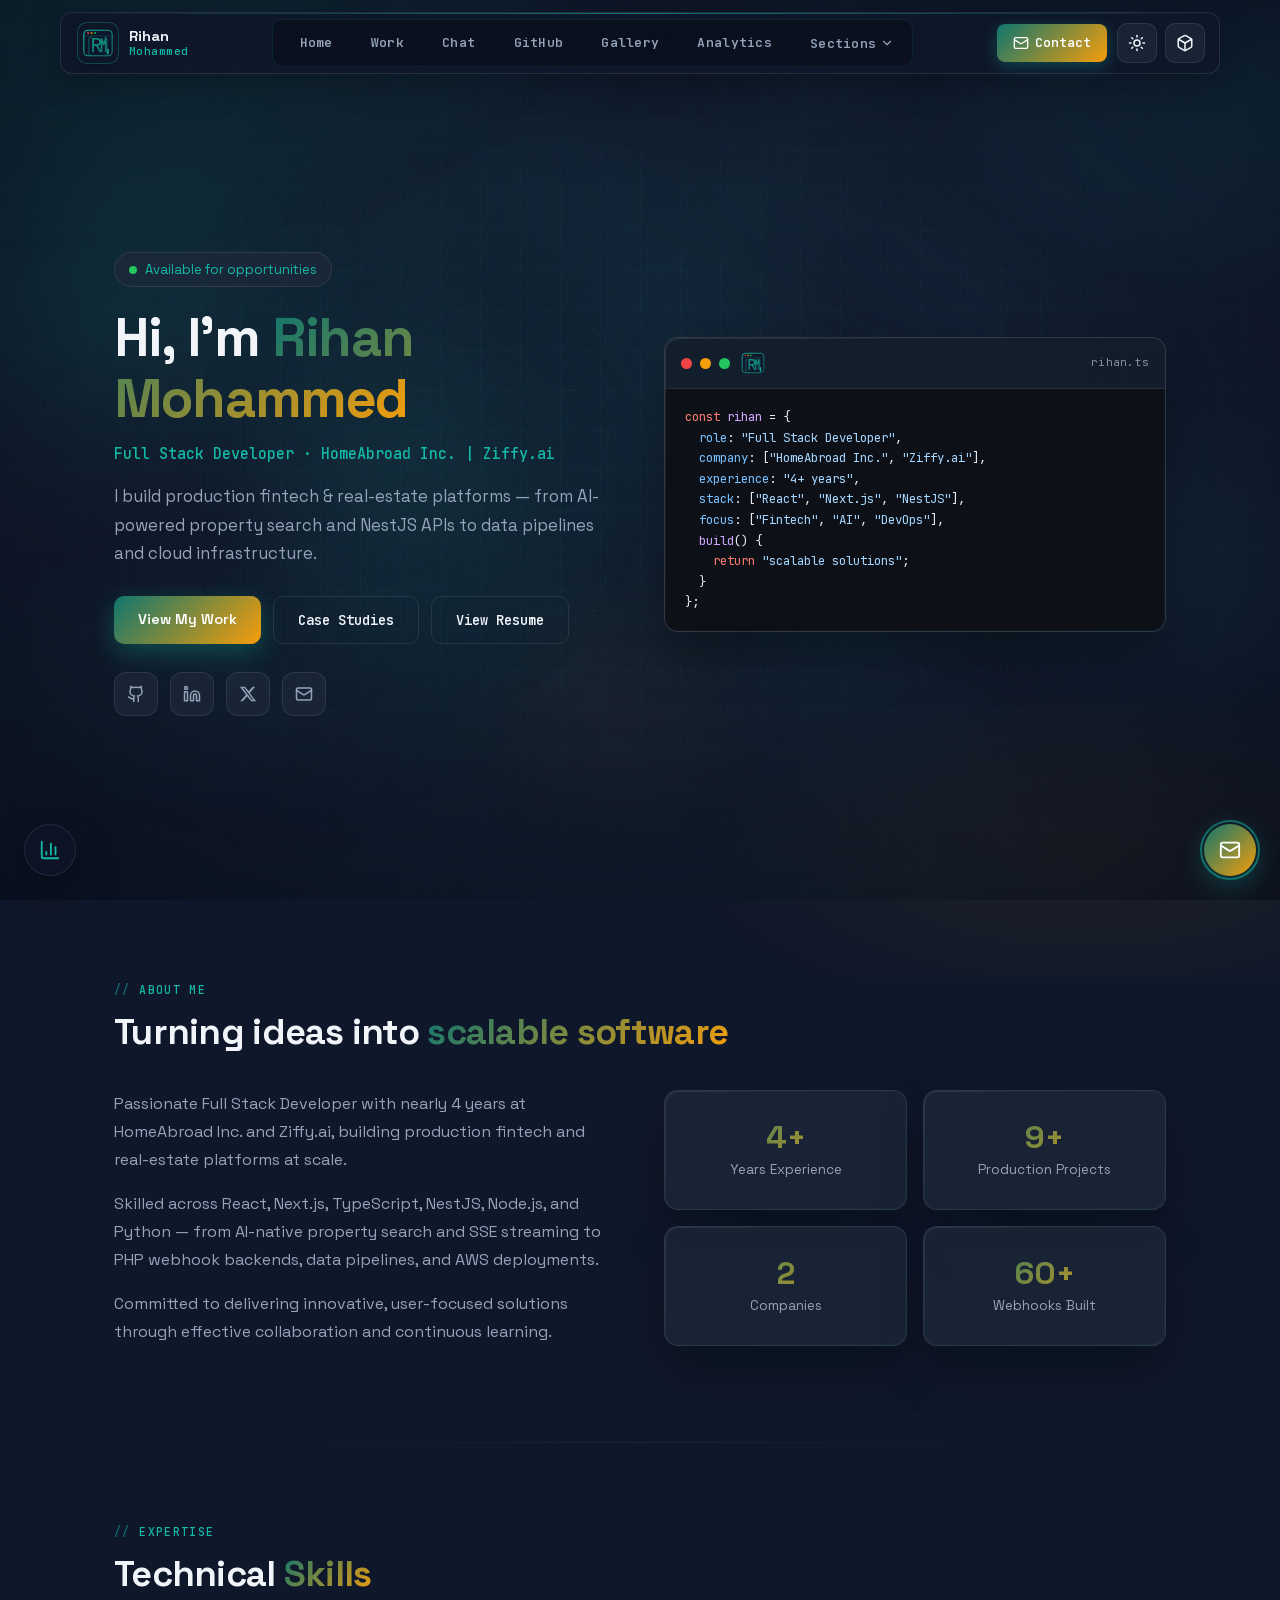
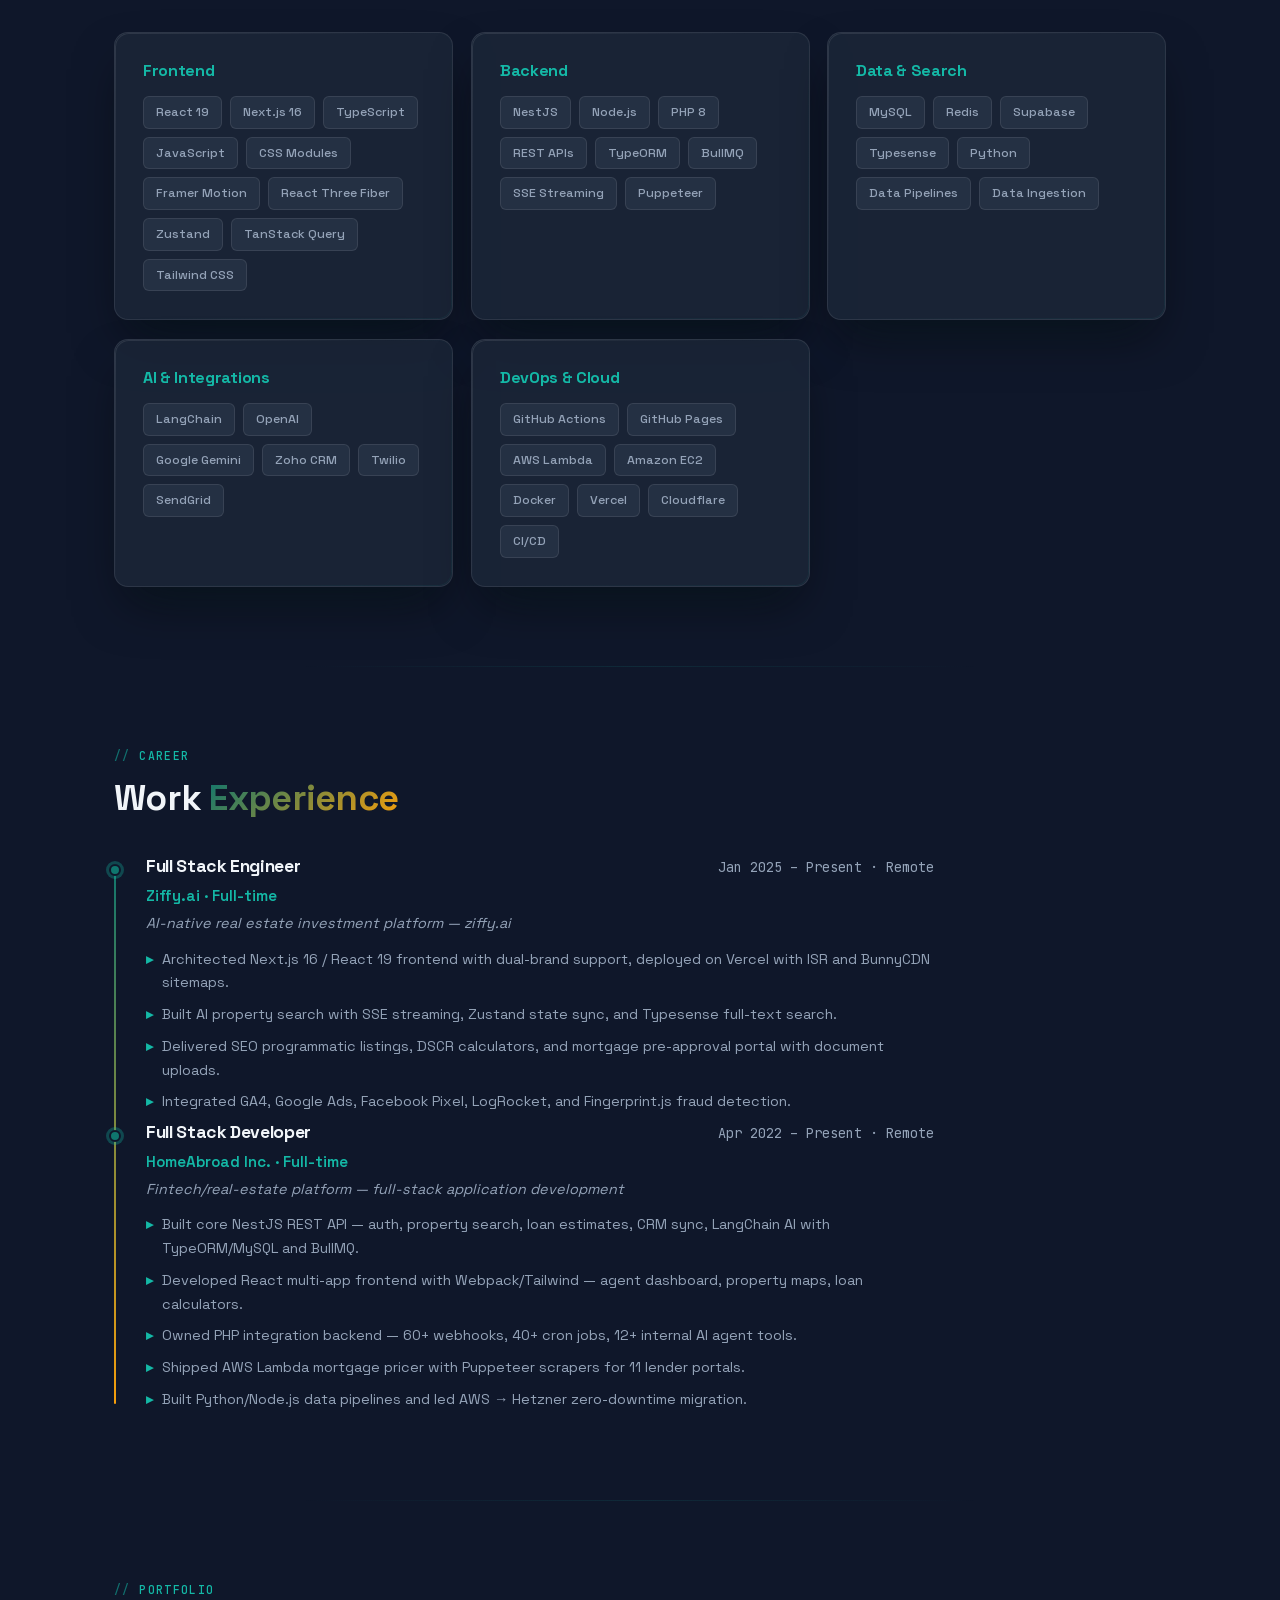
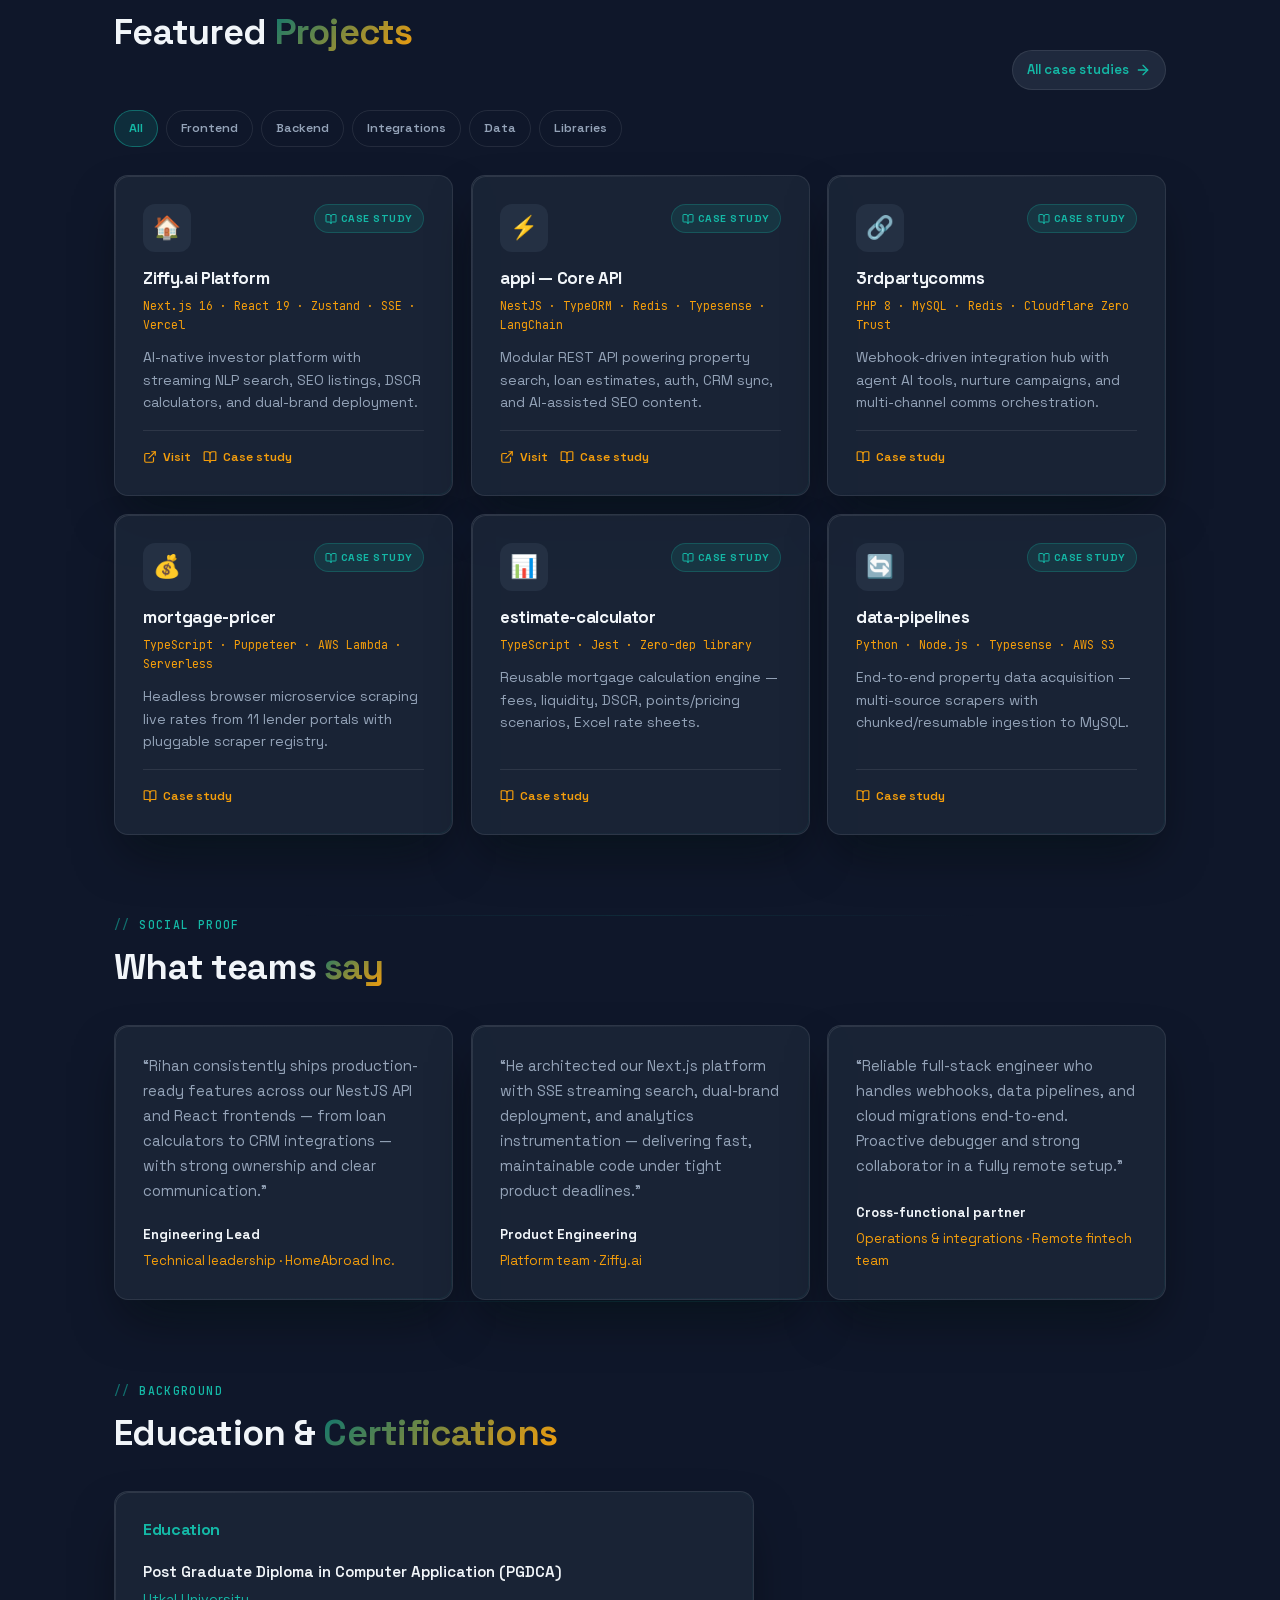
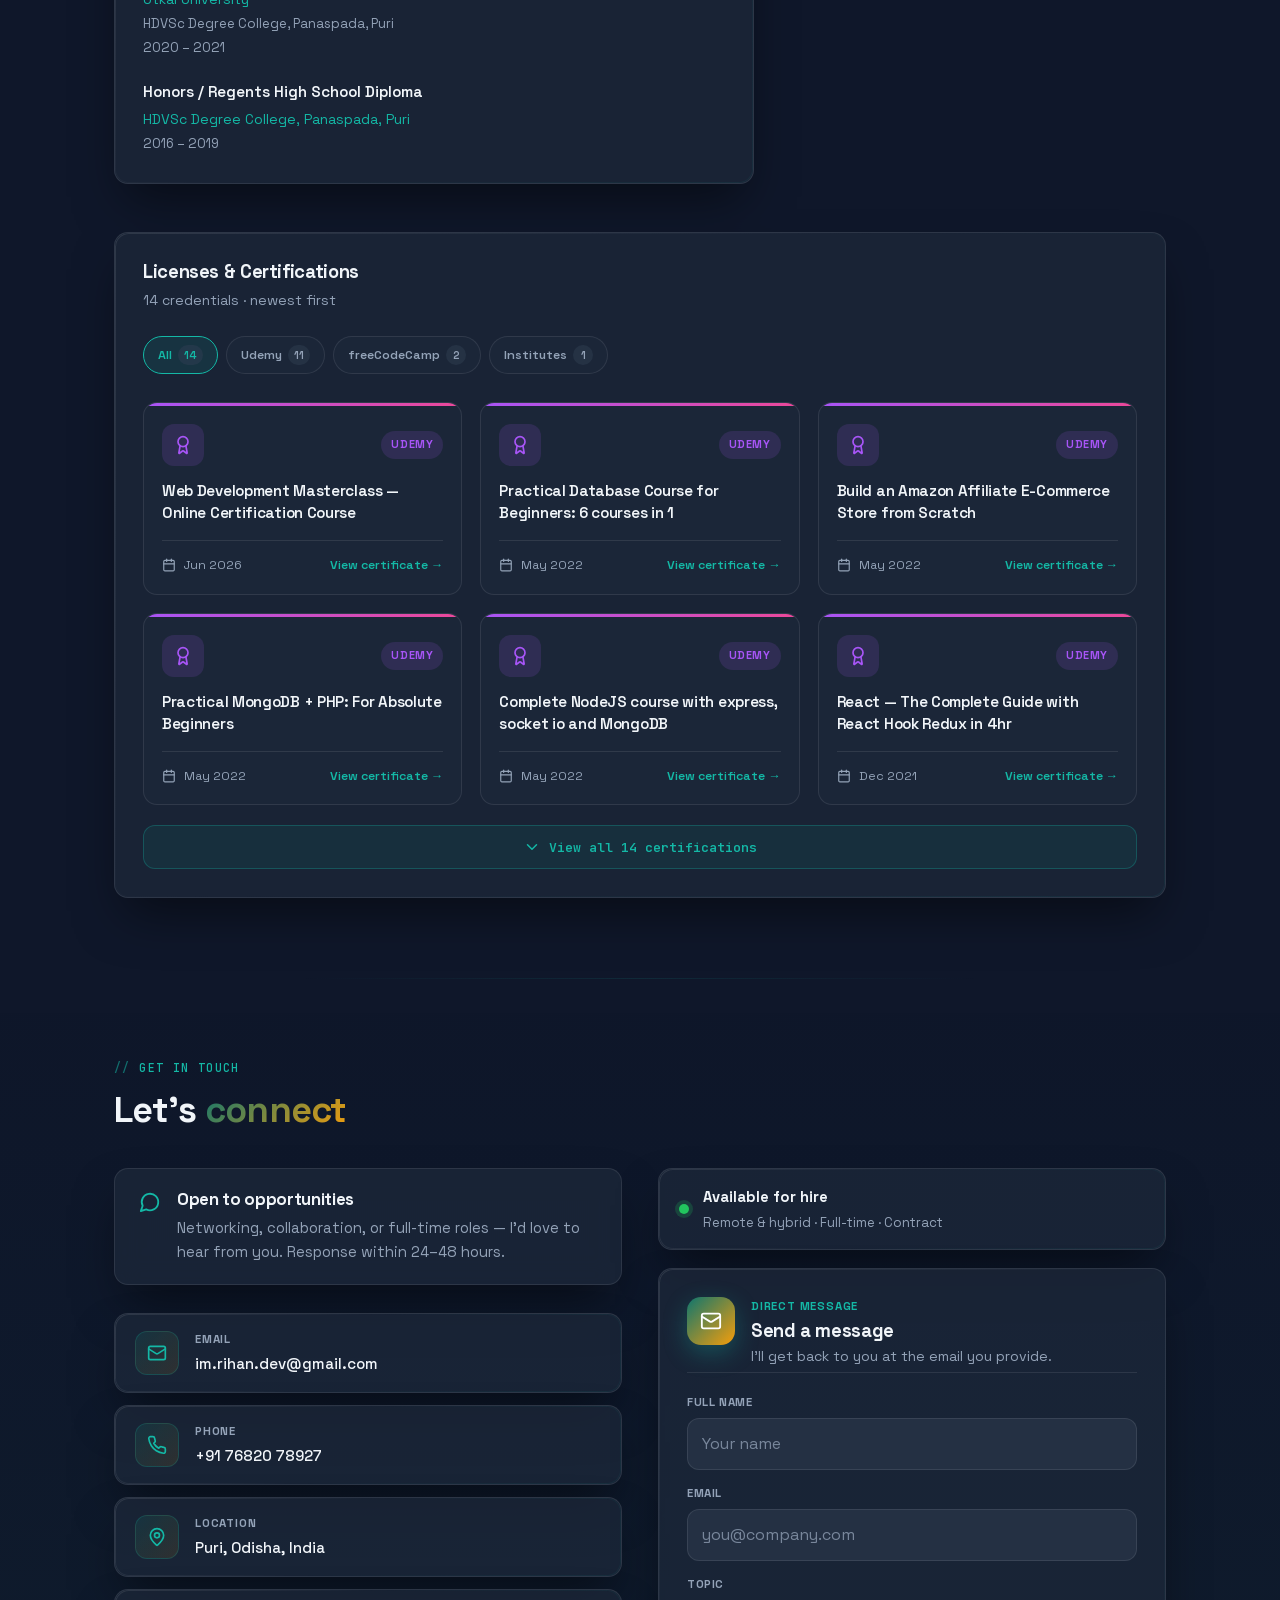
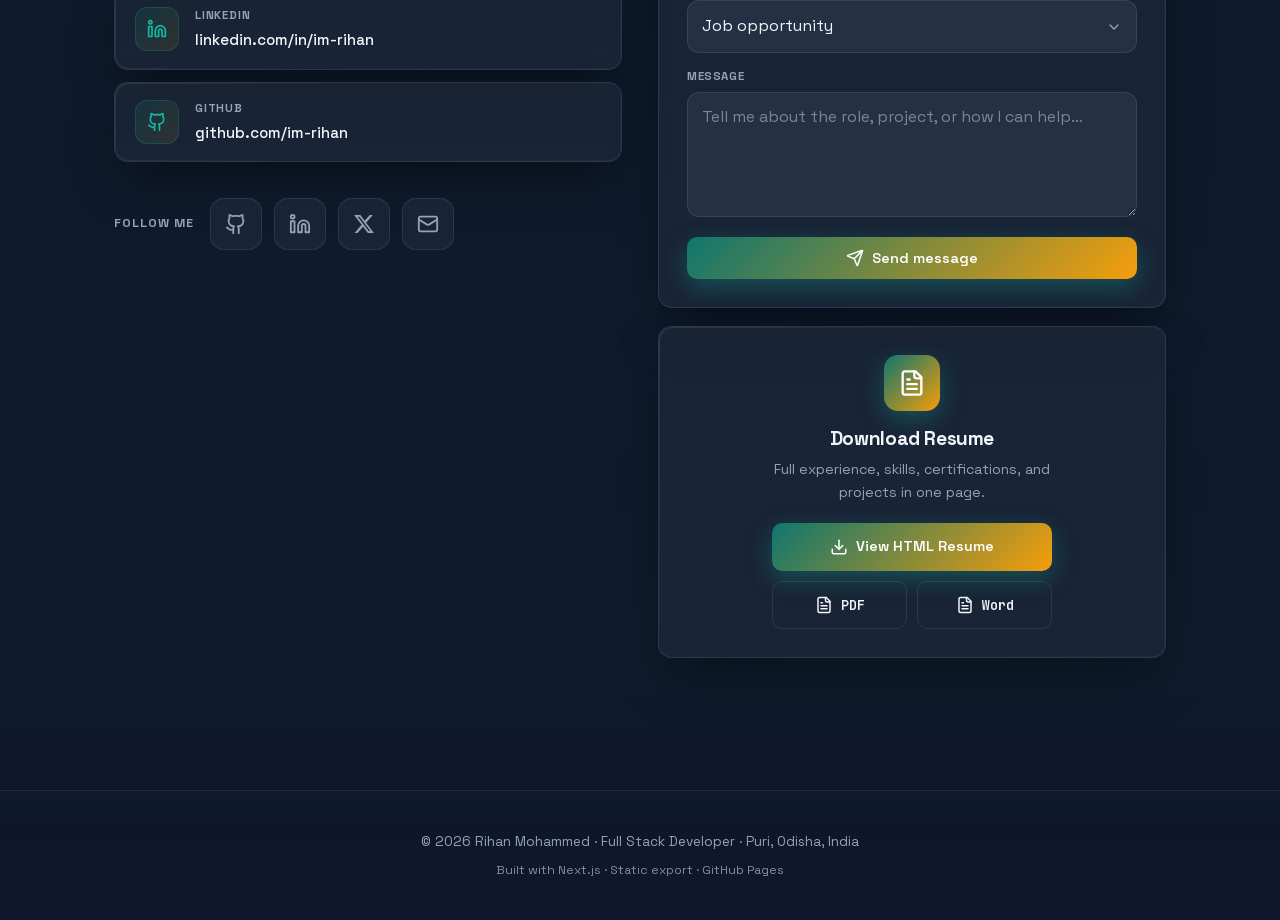
==== commit d9d990c8: "deploy: a395f8f6cbe76509c8ed6efb3466af66857141e9" ====
--- a/index.html
+++ b/index.html
@@ -1,357 +1,10 @@
-<!DOCTYPE html>
-<html lang="en">
-<head>
-  <meta charset="UTF-8" />
-  <meta name="viewport" content="width=device-width, initial-scale=1.0" />
-  <meta name="description" content="Rihan Mohammed — Full Stack Developer at HomeAbroad Inc. & Ziffy.ai. Building fintech and real-estate platforms with React, Next.js, NestJS, and Python." />
-  <meta name="author" content="Rihan Mohammed" />
-  <meta name="keywords" content="Full Stack Developer, React, Next.js, NestJS, TypeScript, Node.js, Python, Portfolio" />
-  <meta property="og:title" content="Rihan Mohammed — Full Stack Developer" />
-  <meta property="og:description" content="Full Stack Developer building AI-powered fintech & real-estate platforms." />
-  <meta property="og:type" content="website" />
-  <title>Rihan Mohammed — Full Stack Developer</title>
-  <link rel="stylesheet" href="assets/css/style.css" />
-  <link rel="icon" href="data:image/svg+xml,<svg xmlns='http://www.w3.org/2000/svg' viewBox='0 0 100 100'><text y='.9em' font-size='90'>RM</text></svg>" />
-</head>
-<body>
-
-  <!-- Navigation -->
-  <nav class="navbar">
-    <div class="nav-inner">
-      <a href="#" class="logo">RM.</a>
-      <ul class="nav-links">
-        <li><a href="#about">About</a></li>
-        <li><a href="#skills">Skills</a></li>
-        <li><a href="#experience">Experience</a></li>
-        <li><a href="#projects">Projects</a></li>
-        <li><a href="#education">Education</a></li>
-        <li><a href="#contact" class="nav-cta">Contact</a></li>
-      </ul>
-      <button class="menu-toggle" aria-label="Toggle menu">☰</button>
-    </div>
-  </nav>
-
-  <!-- Hero -->
-  <header class="hero" id="home">
-    <div class="hero-bg"></div>
-    <div class="container hero-grid">
-      <div class="hero-content fade-in">
-        <div class="hero-badge"><span class="dot"></span> Available for opportunities</div>
-        <h1>Hi, I'm <span>Rihan Mohammed</span></h1>
-        <p class="hero-subtitle">Full Stack Developer · HomeAbroad Inc. | Ziffy.ai</p>
-        <p class="hero-desc">
-          I build production fintech & real-estate platforms — from AI-powered property search
-          and NestJS APIs to data pipelines and cloud infrastructure.
-        </p>
-        <div class="hero-actions">
-          <a href="#projects" class="btn btn-primary">View My Work</a>
-          <a href="resume.pdf" target="_blank" class="btn btn-outline">Download Resume</a>
-        </div>
-        <div class="hero-social">
-          <a href="https://github.com/im-rihan" target="_blank" rel="noopener" aria-label="GitHub">
-            <svg viewBox="0 0 24 24"><path d="M12 .297c-6.63 0-12 5.373-12 12 0 5.303 3.438 9.8 8.205 11.385.6.113.82-.258.82-.577 0-.285-.01-1.04-.015-2.04-3.338.724-4.042-1.61-4.042-1.61C4.422 18.07 3.633 17.7 3.633 17.7c-1.087-.744.084-.729.084-.729 1.205.084 1.838 1.236 1.838 1.236 1.07 1.835 2.809 1.305 3.495.998.108-.776.417-1.305.76-1.605-2.665-.3-5.466-1.332-5.466-5.93 0-1.31.465-2.38 1.235-3.22-.135-.303-.54-1.523.105-3.176 0 0 1.005-.322 3.3 1.23.96-.267 1.98-.399 3-.405 1.02.006 2.04.138 3 .405 2.28-1.552 3.285-1.23 3.285-1.23.645 1.653.24 2.873.12 3.176.765.84 1.23 1.91 1.23 3.22 0 4.61-2.805 5.625-5.475 5.92.42.36.81 1.096.81 2.22 0 1.606-.015 2.896-.015 3.286 0 .315.21.69.825.57C20.565 22.092 24 17.592 24 12.297c0-6.627-5.373-12-12-12"/></svg>
-          </a>
-          <a href="https://linkedin.com/in/im-rihan" target="_blank" rel="noopener" aria-label="LinkedIn">
-            <svg viewBox="0 0 24 24"><path d="M20.447 20.452h-3.554v-5.569c0-1.328-.027-3.037-1.852-3.037-1.853 0-2.136 1.445-2.136 2.939v5.667H9.351V9h3.414v1.561h.046c.477-.9 1.637-1.85 3.37-1.85 3.601 0 4.267 2.37 4.267 5.455v6.286zM5.337 7.433a2.062 2.062 0 01-2.063-2.065 2.064 2.064 0 114.126 0 2.063 2.063 0 01-2.063 2.065zm1.782 13.019H3.555V9h3.564v11.452zM22.225 0H1.771C.792 0 0 .774 0 1.729v20.542C0 23.227.792 24 1.771 24h20.451C23.2 24 24 23.227 24 22.271V1.729C24 .774 23.2 0 22.222 0h.003z"/></svg>
-          </a>
-          <a href="https://twitter.com/_im_rihan_" target="_blank" rel="noopener" aria-label="Twitter">
-            <svg viewBox="0 0 24 24"><path d="M18.244 2.25h3.308l-7.227 8.26 8.502 11.24H16.17l-5.214-6.817L4.99 21.75H1.68l7.73-8.835L1.254 2.25H8.08l4.713 6.231zm-1.161 17.52h1.833L7.084 4.126H5.117z"/></svg>
-          </a>
-          <a href="mailto:im.rihan.dev@gmail.com" aria-label="Email">
-            <svg viewBox="0 0 24 24"><path d="M20 4H4c-1.1 0-2 .9-2 2v12c0 1.1.9 2 2 2h16c1.1 0 2-.9 2-2V6c0-1.1-.9-2-2-2zm0 4-8 5-8-5V6l8 5 8-5v2z"/></svg>
-          </a>
-        </div>
-      </div>
-      <div class="hero-visual fade-in">
-        <div class="code-card">
-          <div class="code-header">
-            <span class="code-dot red"></span>
-            <span class="code-dot yellow"></span>
-            <span class="code-dot green"></span>
-          </div>
-          <pre><span class="kw">const</span> <span class="fn">rihan</span> = {
-  <span class="prop">role</span>: <span class="str">"Full Stack Developer"</span>,
-  <span class="prop">company</span>: [<span class="str">"HomeAbroad Inc."</span>, <span class="str">"Ziffy.ai"</span>],
-  <span class="prop">experience</span>: <span class="str">"4+ years"</span>,
-  <span class="prop">stack</span>: [<span class="str">"React"</span>, <span class="str">"Next.js"</span>, <span class="str">"NestJS"</span>],
-  <span class="prop">focus</span>: [<span class="str">"Fintech"</span>, <span class="str">"AI"</span>, <span class="str">"DevOps"</span>],
-  <span class="fn">build</span>() {
-    <span class="kw">return</span> <span class="str">"scalable solutions"</span>;
-  }
-};</pre>
-        </div>
-      </div>
-    </div>
-  </header>
-
-  <!-- About -->
-  <section id="about">
-    <div class="container">
-      <p class="section-label fade-in">About Me</p>
-      <h2 class="section-title fade-in">Turning ideas into <span>scalable software</span></h2>
-      <div class="about-grid">
-        <div class="about-text fade-in">
-          <p>
-            Passionate Full Stack Developer with nearly 4 years at HomeAbroad Inc. and Ziffy.ai,
-            building production fintech and real-estate platforms at scale.
-          </p>
-          <p>
-            Skilled in JavaScript, React, Next.js, Node.js, Python, and cloud infrastructure —
-            from AI-native property search and NestJS APIs to PHP webhook backends, data
-            ingestion pipelines, and AWS deployments.
-          </p>
-          <p>
-            Committed to delivering innovative, user-focused solutions through effective
-            collaboration and continuous learning.
-          </p>
-        </div>
-        <div class="about-stats fade-in">
-          <div class="stat-card">
-            <div class="num">4+</div>
-            <div class="label">Years Experience</div>
-          </div>
-          <div class="stat-card">
-            <div class="num">9+</div>
-            <div class="label">Production Projects</div>
-          </div>
-          <div class="stat-card">
-            <div class="num">2</div>
-            <div class="label">Companies</div>
-          </div>
-          <div class="stat-card">
-            <div class="num">60+</div>
-            <div class="label">Webhooks Built</div>
-          </div>
-        </div>
-      </div>
-    </div>
-  </section>
-
-  <!-- Skills -->
-  <section id="skills">
-    <div class="container">
-      <p class="section-label fade-in">Expertise</p>
-      <h2 class="section-title fade-in">Technical <span>Skills</span></h2>
-      <div class="skills-grid">
-        <div class="skill-card fade-in">
-          <h3>Frontend</h3>
-          <div class="skill-tags">
-            <span class="skill-tag">React</span><span class="skill-tag">Next.js 15</span>
-            <span class="skill-tag">TypeScript</span><span class="skill-tag">JavaScript</span>
-            <span class="skill-tag">Tailwind CSS</span><span class="skill-tag">Webpack</span>
-            <span class="skill-tag">Zustand</span><span class="skill-tag">TanStack Query</span>
-          </div>
-        </div>
-        <div class="skill-card fade-in">
-          <h3>Backend</h3>
-          <div class="skill-tags">
-            <span class="skill-tag">NestJS</span><span class="skill-tag">Node.js</span>
-            <span class="skill-tag">PHP 8</span><span class="skill-tag">TypeORM</span>
-            <span class="skill-tag">Express</span><span class="skill-tag">REST APIs</span>
-            <span class="skill-tag">BullMQ</span><span class="skill-tag">SSE Streaming</span>
-          </div>
-        </div>
-        <div class="skill-card fade-in">
-          <h3>Data & Search</h3>
-          <div class="skill-tags">
-            <span class="skill-tag">MySQL</span><span class="skill-tag">Redis</span>
-            <span class="skill-tag">Typesense</span><span class="skill-tag">Python</span>
-            <span class="skill-tag">Data Analysis</span><span class="skill-tag">Data Ingestion</span>
-          </div>
-        </div>
-        <div class="skill-card fade-in">
-          <h3>AI & Integrations</h3>
-          <div class="skill-tags">
-            <span class="skill-tag">LangChain</span><span class="skill-tag">OpenAI</span>
-            <span class="skill-tag">Google Gemini</span><span class="skill-tag">Zoho CRM</span>
-            <span class="skill-tag">Twilio</span><span class="skill-tag">SendGrid</span>
-          </div>
-        </div>
-        <div class="skill-card fade-in">
-          <h3>DevOps & Cloud</h3>
-          <div class="skill-tags">
-            <span class="skill-tag">CI/CD</span><span class="skill-tag">GitHub Actions</span>
-            <span class="skill-tag">Docker</span><span class="skill-tag">AWS Lambda</span>
-            <span class="skill-tag">Amazon EC2</span><span class="skill-tag">Vercel</span>
-            <span class="skill-tag">Cloudflare</span>
-          </div>
-        </div>
-      </div>
-    </div>
-  </section>
-
-  <!-- Experience -->
-  <section id="experience">
-    <div class="container">
-      <p class="section-label fade-in">Career</p>
-      <h2 class="section-title fade-in">Work <span>Experience</span></h2>
-      <div class="timeline">
-        <div class="timeline-item fade-in">
-          <div class="timeline-header">
-            <h3>Full Stack Engineer</h3>
-            <span class="timeline-meta">Jan 2025 – Present · Remote</span>
-          </div>
-          <div class="timeline-company">Ziffy.ai · Full-time</div>
-          <p class="timeline-subtitle">AI-native real estate investment platform — ziffy.ai</p>
-          <ul>
-            <li>Architected <strong>Next.js 15 / React 19</strong> frontend with dual-brand support, deployed on Vercel with ISR and BunnyCDN sitemaps.</li>
-            <li>Built <strong>AI property search</strong> with SSE streaming, Zustand state sync, and Typesense full-text search.</li>
-            <li>Delivered SEO programmatic listings, DSCR calculators, and mortgage pre-approval portal with document uploads.</li>
-            <li>Integrated GA4, Google Ads, Facebook Pixel, LogRocket, and Fingerprint.js fraud detection.</li>
-          </ul>
-        </div>
-        <div class="timeline-item fade-in">
-          <div class="timeline-header">
-            <h3>Full Stack Developer</h3>
-            <span class="timeline-meta">Apr 2022 – Present · Remote</span>
-          </div>
-          <div class="timeline-company">HomeAbroad Inc. · Full-time</div>
-          <p class="timeline-subtitle">Fintech/real-estate platform — full-stack application development</p>
-          <ul>
-            <li>Built core <strong>NestJS REST API</strong> — auth, property search, loan estimates, CRM sync, LangChain AI with TypeORM/MySQL and BullMQ.</li>
-            <li>Developed <strong>React multi-app frontend</strong> with Webpack/Tailwind — agent dashboard, property maps, loan calculators.</li>
-            <li>Owned <strong>PHP integration backend</strong> — 60+ webhooks, 40+ cron jobs, 12+ internal AI agent tools.</li>
-            <li>Shipped <strong>AWS Lambda mortgage pricer</strong> with Puppeteer scrapers for 11 lender portals.</li>
-            <li>Built <strong>Python/Node.js data pipelines</strong> and led AWS → Hetzner zero-downtime migration.</li>
-          </ul>
-        </div>
-      </div>
-    </div>
-  </section>
-
-  <!-- Projects -->
-  <section id="projects">
-    <div class="container">
-      <p class="section-label fade-in">Portfolio</p>
-      <h2 class="section-title fade-in">Featured <span>Projects</span></h2>
-      <div class="projects-grid">
-        <article class="project-card fade-in">
-          <div class="project-icon">🏠</div>
-          <h3>Ziffy.ai Platform</h3>
-          <div class="project-stack">Next.js 15 · React 19 · Zustand · SSE · Vercel</div>
-          <p>AI-native investor platform with streaming NLP search, SEO listings, DSCR calculators, and dual-brand deployment.</p>
-        </article>
-        <article class="project-card fade-in">
-          <div class="project-icon">⚡</div>
-          <h3>appi — Core API</h3>
-          <div class="project-stack">NestJS · TypeORM · Redis · Typesense · LangChain</div>
-          <p>Modular REST API powering property search, loan estimates, auth, CRM sync, and AI-assisted SEO content.</p>
-        </article>
-        <article class="project-card fade-in">
-          <div class="project-icon">🔗</div>
-          <h3>3rdpartycomms</h3>
-          <div class="project-stack">PHP 8 · MySQL · Redis · Cloudflare Zero Trust</div>
-          <p>Webhook-driven integration hub with agent AI tools, nurture campaigns, and multi-channel comms orchestration.</p>
-        </article>
-        <article class="project-card fade-in">
-          <div class="project-icon">💰</div>
-          <h3>mortgage-pricer</h3>
-          <div class="project-stack">TypeScript · Puppeteer · AWS Lambda · Serverless</div>
-          <p>Headless browser microservice scraping live rates from 11 lender portals with pluggable scraper registry.</p>
-        </article>
-        <article class="project-card fade-in">
-          <div class="project-icon">📊</div>
-          <h3>estimate-calculator</h3>
-          <div class="project-stack">TypeScript · Jest · Zero-dep library</div>
-          <p>Reusable mortgage calculation engine — fees, liquidity, DSCR, points/pricing scenarios, Excel rate sheets.</p>
-        </article>
-        <article class="project-card fade-in">
-          <div class="project-icon">🔄</div>
-          <h3>data-pipelines</h3>
-          <div class="project-stack">Python · Node.js · Typesense · AWS S3</div>
-          <p>End-to-end property data acquisition — multi-source scrapers with chunked/resumable ingestion to MySQL.</p>
-        </article>
-      </div>
-    </div>
-  </section>
-
-  <!-- Education -->
-  <section id="education">
-    <div class="container">
-      <p class="section-label fade-in">Background</p>
-      <h2 class="section-title fade-in">Education & <span>Certifications</span></h2>
-      <div class="edu-certs-grid">
-        <div class="edu-card fade-in">
-          <h3>Education</h3>
-          <div class="edu-item">
-            <div class="degree">Post Graduate Diploma in Computer Application (PGDCA)</div>
-            <div class="school">Utkal University</div>
-          </div>
-          <div class="edu-item">
-            <div class="degree">Honors / Regents High School Diploma</div>
-            <div class="school">HDVSc Degree College, Panaspada, Puri</div>
-            <div class="year">2016 – 2019</div>
-          </div>
-        </div>
-        <div class="cert-list fade-in">
-          <h3>Certifications</h3>
-          <ul>
-            <li>Practical Database Course for Beginners: 6 courses in 1</li>
-            <li>Build an Amazon Affiliate E-Commerce Store from Scratch</li>
-            <li>Introduction to Programming Using HTML and CSS</li>
-            <li>JavaScript Algorithms and Data Structures</li>
-          </ul>
-        </div>
-      </div>
-    </div>
-  </section>
-
-  <!-- Contact -->
-  <section id="contact" class="contact-section">
-    <div class="container contact-grid">
-      <div class="contact-info fade-in">
-        <h2>Let's build something together</h2>
-        <p>
-          Open to networking, collaboration, and new opportunities.
-          Feel free to reach out — I'd love to hear from you.
-        </p>
-        <div class="contact-links">
-          <a href="mailto:im.rihan.dev@gmail.com" class="contact-link">
-            <span class="icon-wrap">
-              <svg viewBox="0 0 24 24"><path d="M20 4H4c-1.1 0-2 .9-2 2v12c0 1.1.9 2 2 2h16c1.1 0 2-.9 2-2V6c0-1.1-.9-2-2-2zm0 4-8 5-8-5V6l8 5 8-5v2z"/></svg>
-            </span>
-            im.rihan.dev@gmail.com
-          </a>
-          <a href="tel:+917682078927" class="contact-link">
-            <span class="icon-wrap">
-              <svg viewBox="0 0 24 24"><path d="M6.62 10.79a15.05 15.05 0 006.59 6.59l2.2-2.2a1 1 0 011.01-.24c1.12.37 2.33.57 3.58.57a1 1 0 011 1V20a1 1 0 01-1 1C10.07 21 3 13.93 3 5a1 1 0 011-1h3.5a1 1 0 011 1c0 1.25.2 2.46.57 3.58a1 1 0 01-.25 1.01l-2.2 2.2z"/></svg>
-            </span>
-            +91 76820 78927
-          </a>
-          <a href="https://linkedin.com/in/im-rihan" target="_blank" rel="noopener" class="contact-link">
-            <span class="icon-wrap">
-              <svg viewBox="0 0 24 24"><path d="M20.447 20.452h-3.554v-5.569c0-1.328-.027-3.037-1.852-3.037-1.853 0-2.136 1.445-2.136 2.939v5.667H9.351V9h3.414v1.561h.046c.477-.9 1.637-1.85 3.37-1.85 3.601 0 4.267 2.37 4.267 5.455v6.286zM5.337 7.433a2.062 2.062 0 01-2.063-2.065 2.064 2.064 0 114.126 0 2.063 2.063 0 01-2.063 2.065zm1.782 13.019H3.555V9h3.564v11.452zM22.225 0H1.771C.792 0 0 .774 0 1.729v20.542C0 23.227.792 24 1.771 24h20.451C23.2 24 24 23.227 24 22.271V1.729C24 .774 23.2 0 22.222 0h.003z"/></svg>
-            </span>
-            linkedin.com/in/im-rihan
-          </a>
-          <a href="https://github.com/im-rihan" target="_blank" rel="noopener" class="contact-link">
-            <span class="icon-wrap">
-              <svg viewBox="0 0 24 24"><path d="M12 .297c-6.63 0-12 5.373-12 12 0 5.303 3.438 9.8 8.205 11.385.6.113.82-.258.82-.577 0-.285-.01-1.04-.015-2.04-3.338.724-4.042-1.61-4.042-1.61C4.422 18.07 3.633 17.7 3.633 17.7c-1.087-.744.084-.729.084-.729 1.205.084 1.838 1.236 1.838 1.236 1.07 1.835 2.809 1.305 3.495.998.108-.776.417-1.305.76-1.605-2.665-.3-5.466-1.332-5.466-5.93 0-1.31.465-2.38 1.235-3.22-.135-.303-.54-1.523.105-3.176 0 0 1.005-.322 3.3 1.23.96-.267 1.98-.399 3-.405 1.02.006 2.04.138 3 .405 2.28-1.552 3.285-1.23 3.285-1.23.645 1.653.24 2.873.12 3.176.765.84 1.23 1.91 1.23 3.22 0 4.61-2.805 5.625-5.475 5.92.42.36.81 1.096.81 2.22 0 1.606-.015 2.896-.015 3.286 0 .315.21.69.825.57C20.565 22.092 24 17.592 24 12.297c0-6.627-5.373-12-12-12"/></svg>
-            </span>
-            github.com/im-rihan
-          </a>
-        </div>
-      </div>
-      <div class="contact-cta-box fade-in">
-        <h3>Download My Resume</h3>
-        <p>Get a detailed PDF version of my experience, skills, and projects.</p>
-        <a href="resume.pdf" target="_blank" class="btn btn-primary">Download PDF</a>
-        <br /><br />
-        <a href="resume.docx" class="btn btn-outline" style="margin-top:8px;">Download Word</a>
-      </div>
-    </div>
-  </section>
-
-  <!-- Footer -->
-  <footer>
-    <div class="container">
-      <p>
-        &copy; <span id="year"></span> <a href="#">Rihan Mohammed</a> · Puri, Odisha, India
-        · Built with HTML, CSS &amp; JS · Hosted on <a href="https://pages.github.com" target="_blank" rel="noopener">GitHub Pages</a>
-      </p>
-    </div>
-  </footer>
-
-  <script src="assets/js/main.js"></script>
-</body>
-</html>
+<!DOCTYPE html><html lang="en" data-scroll-behavior="smooth"><head><meta charSet="utf-8"/><meta name="viewport" content="width=device-width, initial-scale=1, viewport-fit=cover"/><link rel="preload" href="/_next/static/media/0c89a48fa5027cee-s.p.2cyn07wtgehh0.woff2" as="font" crossorigin="" type="font/woff2"/><link rel="preload" href="/_next/static/media/70bc3e132a0a741e-s.p.3t6q91iet4nsy.woff2" as="font" crossorigin="" type="font/woff2"/><link rel="stylesheet" href="/_next/static/chunks/2_6hssysbh1q1.css" data-precedence="next"/><link rel="stylesheet" href="/_next/static/chunks/11l_bt1kgh0xi.css" data-precedence="next"/><link rel="stylesheet" href="/_next/static/chunks/43yzyueinxgfv.css" data-precedence="next"/><link rel="preload" as="script" fetchPriority="low" href="/_next/static/chunks/2-ndo0lbpp9_x.js"/><script src="/_next/static/chunks/27jktro2p5rq9.js" async=""></script><script src="/_next/static/chunks/3j9pm5otqxm82.js" async=""></script><script src="/_next/static/chunks/1jm8luzr2p16n.js" async=""></script><script src="/_next/static/chunks/turbopack-18tp9d7rtx4ue.js" async=""></script><script src="/_next/static/chunks/39mvdw-znjdoh.js" async=""></script><script src="/_next/static/chunks/031d4hdncmqdj.js" async=""></script><script src="/_next/static/chunks/2d1g729azkif6.js" async=""></script><script src="/_next/static/chunks/1acfn79rze674.js" async=""></script><script src="/_next/static/chunks/1wcx1thcq4_cp.js" async=""></script><script src="/_next/static/chunks/005769szt063u.js" async=""></script><script src="/_next/static/chunks/0o0d7idm9dl1n.js" async=""></script><script src="/_next/static/chunks/3voo8yywa1ixo.js" async=""></script><link rel="preload" href="/_next/static/chunks/3l4y7g42vt_h1.css" as="style"/><meta name="next-size-adjust" content=""/><title>Rihan Mohammed — Full Stack Developer</title><meta name="description" content="I build production fintech &amp; real-estate platforms — from AI-powered property search and NestJS APIs to data pipelines and cloud infrastructure."/><link rel="author" href="https://im-rihan.github.io"/><meta name="author" content="Rihan Mohammed"/><meta name="keywords" content="Full Stack Developer,React,Next.js,NestJS,TypeScript,Fintech,Real Estate,Rihan Mohammed"/><meta name="creator" content="Rihan Mohammed"/><link rel="canonical" href="https://im-rihan.github.io/"/><meta property="og:title" content="Full Stack Developer · Rihan Mohammed"/><meta property="og:description" content="I build production fintech &amp; real-estate platforms — from AI-powered property search and NestJS APIs to data pipelines and cloud infrastructure."/><meta property="og:url" content="https://im-rihan.github.io/"/><meta property="og:site_name" content="Rihan Mohammed"/><meta property="og:locale" content="en_US"/><meta property="og:image" content="https://im-rihan.github.io/og-image-dark.png"/><meta property="og:image:type" content="image/png"/><meta property="og:image:width" content="1200"/><meta property="og:image:height" content="630"/><meta property="og:image:alt" content="Rihan Mohammed — Full Stack Developer"/><meta property="og:image" content="https://im-rihan.github.io/og-image-light.png"/><meta property="og:image:type" content="image/png"/><meta property="og:image:width" content="1200"/><meta property="og:image:height" content="630"/><meta property="og:image:alt" content="Rihan Mohammed — Full Stack Developer"/><meta property="og:type" content="website"/><meta name="twitter:card" content="summary_large_image"/><meta name="twitter:title" content="Full Stack Developer · Rihan Mohammed"/><meta name="twitter:description" content="I build production fintech &amp; real-estate platforms — from AI-powered property search and NestJS APIs to data pipelines and cloud infrastructure."/><meta name="twitter:image" content="https://im-rihan.github.io/og-image-dark.png"/><meta name="twitter:image" content="https://im-rihan.github.io/og-image-light.png"/><link rel="icon" href="/favicon.svg" type="image/svg+xml"/><link rel="apple-touch-icon" href="/brand-logo-dark.svg" type="image/svg+xml"/><script src="/_next/static/chunks/0cz1d0mv5g_q7.js" noModule=""></script></head><body class="space_grotesk_7b48352c-module__yIID-W__variable jetbrains_mono_6104e6b7-module__s6uLTa__variable"><div hidden=""><!--$--><!--/$--></div><script type="application/ld+json">{"@context":"https://schema.org","@type":"Person","name":"Rihan Mohammed","jobTitle":"Full Stack Developer","url":"https://im-rihan.github.io","email":"im.rihan.dev@gmail.com","address":{"@type":"PostalAddress","addressLocality":"Puri","addressRegion":"Odisha","addressCountry":"IN"},"sameAs":["https://github.com/im-rihan","https://linkedin.com/in/im-rihan","https://twitter.com/_im_rihan_"]}</script><script type="application/ld+json">{"@context":"https://schema.org","@type":"WebSite","name":"Rihan Mohammed Portfolio","url":"https://im-rihan.github.io","description":"I build production fintech & real-estate platforms — from AI-powered property search and NestJS APIs to data pipelines and cloud infrastructure.","author":{"@type":"Person","name":"Rihan Mohammed"}}</script><script>((a,b,c,d,e,f,g,h)=>{let i=document.documentElement,j=["light","dark"];function k(b){var c;(Array.isArray(a)?a:[a]).forEach(a=>{let c="class"===a,d=c&&f?e.map(a=>f[a]||a):e;c?(i.classList.remove(...d),i.classList.add(f&&f[b]?f[b]:b)):i.setAttribute(a,b)}),c=b,h&&j.includes(c)&&(i.style.colorScheme=c)}if(d)k(d);else try{let a=localStorage.getItem(b)||c,d=g&&"system"===a?window.matchMedia("(prefers-color-scheme: dark)").matches?"dark":"light":a;k(d)}catch(a){}})("class","portfolio-theme","dark",null,["light","dark"],null,false,true)</script><a href="#main-content" class="skip-link">Skip to main content</a><div class="BackgroundFX-module__7DyX5G__fx" aria-hidden="true"><div class="BackgroundFX-module__7DyX5G__depthMesh"></div><div class="BackgroundFX-module__7DyX5G__aurora"></div><div class="BackgroundFX-module__7DyX5G__lightBeams"></div><div class="BackgroundFX-module__7DyX5G__orbs"><span class="BackgroundFX-module__7DyX5G__orbA"></span><span class="BackgroundFX-module__7DyX5G__orbB"></span><span class="BackgroundFX-module__7DyX5G__orbC"></span></div><div class="BackgroundFX-module__7DyX5G__starDust"></div><div class="BackgroundFX-module__7DyX5G__horizon"></div><div class="BackgroundFX-module__7DyX5G__gridPulse"></div><div class="BackgroundFX-module__7DyX5G__scanlines"></div><div class="BackgroundFX-module__7DyX5G__noise"></div><div class="BackgroundFX-module__7DyX5G__vignette"></div><div class="BackgroundFX-module__7DyX5G__interactiveGlow"></div></div><nav class="Navbar-module__cRh5nW__navbar  " data-cursor="nav"><div class="Navbar-module__cRh5nW__scanBar" aria-hidden="true"></div><div class="Navbar-module__cRh5nW__inner"><a class="Logo-module__WIRVka__logo" aria-label="Rihan Mohammed — Home" data-cursor="nav" href="/"><span class="Logo-module__WIRVka__mark"><svg class="Logo-module__WIRVka__svgMark " viewBox="0 0 48 48" fill="none" xmlns="http://www.w3.org/2000/svg" aria-hidden="true"><defs><linearGradient id="_R_1d7nb_-stroke" x1="8" y1="8" x2="40" y2="40" gradientUnits="userSpaceOnUse"><stop offset="0%" stop-color="var(--logo-stroke-a)"></stop><stop offset="100%" stop-color="var(--logo-stroke-b)"></stop></linearGradient></defs><rect x="4" y="6" width="40" height="36" rx="6" stroke="url(#_R_1d7nb_-stroke)" stroke-width="var(--logo-frame-stroke)" fill="var(--logo-fill)"></rect><line x1="4" y1="14" x2="44" y2="14" stroke="url(#_R_1d7nb_-stroke)" stroke-width="1" opacity="var(--logo-divider-opacity)"></line><circle cx="10" cy="10" r="1.5" fill="#ef4444" opacity="var(--logo-dot-opacity)"></circle><circle cx="15" cy="10" r="1.5" fill="#f59e0b" opacity="var(--logo-dot-opacity)"></circle><circle cx="20" cy="10" r="1.5" fill="#22c55e" opacity="var(--logo-dot-opacity)"></circle><path d="M11 20 V38 M11 20 C11 17 13 16 15 16 M11 38 C11 41 13 42 15 42" stroke="url(#_R_1d7nb_-stroke)" stroke-width="1.5" stroke-linecap="round" opacity="var(--logo-bracket-opacity)"></path><path d="M37 20 V38 M37 20 C37 17 35 16 33 16 M37 38 C37 41 35 42 33 42" stroke="url(#_R_1d7nb_-stroke)" stroke-width="1.5" stroke-linecap="round" opacity="var(--logo-bracket-opacity)"></path><path class="Logo-module__WIRVka__svgLetter" d="M17 18 V36 M17 18 H22 C25.5 18 27 20.5 27 23 C27 25.5 25.5 27 22 27 H17 M22 27 L27 36" stroke="url(#_R_1d7nb_-stroke)" stroke-width="var(--logo-letter-stroke)" stroke-linecap="round" stroke-linejoin="round" opacity="var(--logo-letter-opacity)"></path><path class="Logo-module__WIRVka__svgLetter" d="M29 36 V18 L32 26 L35 18 V36" stroke="url(#_R_1d7nb_-stroke)" stroke-width="var(--logo-letter-stroke)" stroke-linecap="round" stroke-linejoin="round" opacity="var(--logo-letter-opacity)"></path><rect class="Logo-module__WIRVka__svgCursor" x="37" y="32" width="2" height="8" rx="0.5" fill="var(--logo-cursor)"></rect></svg></span><span class="Logo-module__WIRVka__wordmark"><span class="Logo-module__WIRVka__name">Rihan</span><span class="Logo-module__WIRVka__surname">Mohammed</span></span></a><div class="Navbar-module__cRh5nW__navCenter"><ul class="Navbar-module__cRh5nW__links "><li><a class="Navbar-module__cRh5nW__navLink Navbar-module__cRh5nW__activeLink" data-cursor="nav" href="/"><span class="Navbar-module__cRh5nW__activePill" aria-hidden="true"></span><span class="Navbar-module__cRh5nW__navPrefix" aria-hidden="true">&gt;</span><span class="Navbar-module__cRh5nW__navLinkText">Home</span><span class="Navbar-module__cRh5nW__navUnderline" aria-hidden="true"></span></a></li><li><a class="Navbar-module__cRh5nW__navLink " data-cursor="nav" href="/work/"><span class="Navbar-module__cRh5nW__navPrefix" aria-hidden="true">&gt;</span><span class="Navbar-module__cRh5nW__navLinkText">Work</span><span class="Navbar-module__cRh5nW__navUnderline" aria-hidden="true"></span></a></li><li><a class="Navbar-module__cRh5nW__navLink " data-cursor="nav" href="/chat/"><span class="Navbar-module__cRh5nW__navPrefix" aria-hidden="true">&gt;</span><span class="Navbar-module__cRh5nW__navLinkText">Chat</span><span class="Navbar-module__cRh5nW__navUnderline" aria-hidden="true"></span></a></li><li><a class="Navbar-module__cRh5nW__navLink " data-cursor="nav" href="/github/"><span class="Navbar-module__cRh5nW__navPrefix" aria-hidden="true">&gt;</span><span class="Navbar-module__cRh5nW__navLinkText">GitHub</span><span class="Navbar-module__cRh5nW__navUnderline" aria-hidden="true"></span></a></li><li><a class="Navbar-module__cRh5nW__navLink " data-cursor="nav" href="/gallery/"><span class="Navbar-module__cRh5nW__navPrefix" aria-hidden="true">&gt;</span><span class="Navbar-module__cRh5nW__navLinkText">Gallery</span><span class="Navbar-module__cRh5nW__navUnderline" aria-hidden="true"></span></a></li><li><a class="Navbar-module__cRh5nW__navLink " data-cursor="nav" href="/status/"><span class="Navbar-module__cRh5nW__navPrefix" aria-hidden="true">&gt;</span><span class="Navbar-module__cRh5nW__navLinkText">Analytics</span><span class="Navbar-module__cRh5nW__navUnderline" aria-hidden="true"></span></a></li><li class="Navbar-module__cRh5nW__exploreItem"><button type="button" class="Navbar-module__cRh5nW__exploreBtn " aria-expanded="false" aria-haspopup="true" data-cursor="nav"><span class="Navbar-module__cRh5nW__navPrefix" aria-hidden="true">&gt;</span><span class="Navbar-module__cRh5nW__navLinkText">Sections</span><svg xmlns="http://www.w3.org/2000/svg" width="14" height="14" viewBox="0 0 24 24" fill="none" stroke="currentColor" stroke-width="2" stroke-linecap="round" stroke-linejoin="round" class="lucide lucide-chevron-down Navbar-module__cRh5nW__chevron"><path d="m6 9 6 6 6-6"></path></svg><span class="Navbar-module__cRh5nW__navUnderline" aria-hidden="true"></span></button></li></ul></div><div class="Navbar-module__cRh5nW__actions"><a href="mailto:im.rihan.dev@gmail.com" class="Navbar-module__cRh5nW__contactCta" data-cursor="pointer"><svg xmlns="http://www.w3.org/2000/svg" width="16" height="16" viewBox="0 0 24 24" fill="none" stroke="currentColor" stroke-width="2" stroke-linecap="round" stroke-linejoin="round" class="lucide lucide-mail"><rect width="20" height="16" x="2" y="4" rx="2"></rect><path d="m22 7-8.97 5.7a1.94 1.94 0 0 1-2.06 0L2 7"></path></svg><span>Contact</span></a><button class="ThemeToggle-module__gv9_OW__toggle" aria-label="Toggle theme"></button><button type="button" class="Navbar-module__cRh5nW__menuBtn " aria-label="Toggle menu" aria-expanded="false" data-cursor="pointer"><span></span><span></span><span></span></button></div></div></nav><main id="main-content" class="main-content"><header class="Hero-module___w2HtG__hero" id="home"><div class="container"><div class="Hero-module___w2HtG__grid"><div class="Hero-module___w2HtG__content" style="opacity:0;transform:translateY(20px)"><div class="Hero-module___w2HtG__badge"><span class="Hero-module___w2HtG__dot"></span> Available for opportunities</div><h1>Hi, I&#x27;m <span>Rihan Mohammed</span></h1><p class="Hero-module___w2HtG__subtitle">Full Stack Developer · HomeAbroad Inc. | Ziffy.ai</p><p class="Hero-module___w2HtG__desc">I build production fintech &amp; real-estate platforms — from AI-powered property search and NestJS APIs to data pipelines and cloud infrastructure.</p><div class="Hero-module___w2HtG__actions"><a class="btn btn-primary" data-cursor="pointer" href="/#projects">View My Work</a><a class="btn btn-outline" data-cursor="pointer" href="/work/">Case Studies</a><a href="/resume.html?v=20250628" target="_blank" rel="noopener noreferrer" class="btn btn-outline" data-cursor="pointer">View Resume</a></div><div class="SocialLinks-module__KD0Q-a__row SocialLinks-module__KD0Q-a__md Hero-module___w2HtG__social" role="list"><a href="https://github.com/im-rihan" class="SocialLinks-module__KD0Q-a__link SocialLinks-module__KD0Q-a__github" target="_blank" rel="noopener noreferrer" aria-label="GitHub" data-cursor="pointer" role="listitem"><span class="SocialLinks-module__KD0Q-a__iconWrap"><svg xmlns="http://www.w3.org/2000/svg" width="18" height="18" viewBox="0 0 24 24" fill="none" stroke="currentColor" stroke-width="2" stroke-linecap="round" stroke-linejoin="round" class="lucide lucide-github"><path d="M15 22v-4a4.8 4.8 0 0 0-1-3.5c3 0 6-2 6-5.5.08-1.25-.27-2.48-1-3.5.28-1.15.28-2.35 0-3.5 0 0-1 0-3 1.5-2.64-.5-5.36-.5-8 0C6 2 5 2 5 2c-.3 1.15-.3 2.35 0 3.5A5.403 5.403 0 0 0 4 9c0 3.5 3 5.5 6 5.5-.39.49-.68 1.05-.85 1.65-.17.6-.22 1.23-.15 1.85v4"></path><path d="M9 18c-4.51 2-5-2-7-2"></path></svg></span><span class="SocialLinks-module__KD0Q-a__tooltip">GitHub</span></a><a href="https://linkedin.com/in/im-rihan" class="SocialLinks-module__KD0Q-a__link SocialLinks-module__KD0Q-a__linkedin" target="_blank" rel="noopener noreferrer" aria-label="LinkedIn" data-cursor="pointer" role="listitem"><span class="SocialLinks-module__KD0Q-a__iconWrap"><svg xmlns="http://www.w3.org/2000/svg" width="18" height="18" viewBox="0 0 24 24" fill="none" stroke="currentColor" stroke-width="2" stroke-linecap="round" stroke-linejoin="round" class="lucide lucide-linkedin"><path d="M16 8a6 6 0 0 1 6 6v7h-4v-7a2 2 0 0 0-2-2 2 2 0 0 0-2 2v7h-4v-7a6 6 0 0 1 6-6z"></path><rect width="4" height="12" x="2" y="9"></rect><circle cx="4" cy="4" r="2"></circle></svg></span><span class="SocialLinks-module__KD0Q-a__tooltip">LinkedIn</span></a><a href="https://twitter.com/_im_rihan_" class="SocialLinks-module__KD0Q-a__link SocialLinks-module__KD0Q-a__twitter" target="_blank" rel="noopener noreferrer" aria-label="X (Twitter)" data-cursor="pointer" role="listitem"><span class="SocialLinks-module__KD0Q-a__iconWrap"><svg width="18" height="18" viewBox="0 0 24 24" fill="currentColor" aria-hidden="true"><path d="M18.244 2.25h3.308l-7.227 8.26 8.502 11.24H16.17l-5.214-6.817L4.99 21.75H1.68l7.73-8.835L1.254 2.25H8.08l4.713 6.231zm-1.161 17.52h1.833L7.084 4.126H5.117z"></path></svg></span><span class="SocialLinks-module__KD0Q-a__tooltip">X (Twitter)</span></a><a href="mailto:im.rihan.dev@gmail.com" class="SocialLinks-module__KD0Q-a__link SocialLinks-module__KD0Q-a__email" aria-label="Email" data-cursor="pointer" role="listitem"><span class="SocialLinks-module__KD0Q-a__iconWrap"><svg xmlns="http://www.w3.org/2000/svg" width="18" height="18" viewBox="0 0 24 24" fill="none" stroke="currentColor" stroke-width="2" stroke-linecap="round" stroke-linejoin="round" class="lucide lucide-mail"><rect width="20" height="16" x="2" y="4" rx="2"></rect><path d="m22 7-8.97 5.7a1.94 1.94 0 0 1-2.06 0L2 7"></path></svg></span><span class="SocialLinks-module__KD0Q-a__tooltip">Email</span></a></div></div><div class="Hero-module___w2HtG__visual" style="opacity:0;transform:translateY(20px)"><div data-tilt-card="true" data-cursor="card" class="TiltCard-module__UNscsW__card glass-card Hero-module___w2HtG__codeCard" style="transform:perspective(800px)"><div class="Hero-module___w2HtG__codeHeader"><span class="Hero-module___w2HtG__red"></span><span class="Hero-module___w2HtG__yellow"></span><span class="Hero-module___w2HtG__green"></span><span class="Hero-module___w2HtG__codeLogo" aria-hidden="true"><svg class="Logo-module__WIRVka__svgMark Logo-module__WIRVka__svgSm" viewBox="0 0 48 48" fill="none" xmlns="http://www.w3.org/2000/svg" aria-hidden="true"><defs><linearGradient id="_R_4d8anonb_-stroke" x1="8" y1="8" x2="40" y2="40" gradientUnits="userSpaceOnUse"><stop offset="0%" stop-color="var(--logo-stroke-a)"></stop><stop offset="100%" stop-color="var(--logo-stroke-b)"></stop></linearGradient></defs><rect x="4" y="6" width="40" height="36" rx="6" stroke="url(#_R_4d8anonb_-stroke)" stroke-width="var(--logo-frame-stroke)" fill="var(--logo-fill)"></rect><line x1="4" y1="14" x2="44" y2="14" stroke="url(#_R_4d8anonb_-stroke)" stroke-width="1" opacity="var(--logo-divider-opacity)"></line><circle cx="10" cy="10" r="1.5" fill="#ef4444" opacity="var(--logo-dot-opacity)"></circle><circle cx="15" cy="10" r="1.5" fill="#f59e0b" opacity="var(--logo-dot-opacity)"></circle><circle cx="20" cy="10" r="1.5" fill="#22c55e" opacity="var(--logo-dot-opacity)"></circle><path d="M11 20 V38 M11 20 C11 17 13 16 15 16 M11 38 C11 41 13 42 15 42" stroke="url(#_R_4d8anonb_-stroke)" stroke-width="1.5" stroke-linecap="round" opacity="var(--logo-bracket-opacity)"></path><path d="M37 20 V38 M37 20 C37 17 35 16 33 16 M37 38 C37 41 35 42 33 42" stroke="url(#_R_4d8anonb_-stroke)" stroke-width="1.5" stroke-linecap="round" opacity="var(--logo-bracket-opacity)"></path><path class="Logo-module__WIRVka__svgLetter" d="M17 18 V36 M17 18 H22 C25.5 18 27 20.5 27 23 C27 25.5 25.5 27 22 27 H17 M22 27 L27 36" stroke="url(#_R_4d8anonb_-stroke)" stroke-width="var(--logo-letter-stroke)" stroke-linecap="round" stroke-linejoin="round" opacity="var(--logo-letter-opacity)"></path><path class="Logo-module__WIRVka__svgLetter" d="M29 36 V18 L32 26 L35 18 V36" stroke="url(#_R_4d8anonb_-stroke)" stroke-width="var(--logo-letter-stroke)" stroke-linecap="round" stroke-linejoin="round" opacity="var(--logo-letter-opacity)"></path><rect class="Logo-module__WIRVka__svgCursor" x="37" y="32" width="2" height="8" rx="0.5" fill="var(--logo-cursor)"></rect></svg></span><span class="Hero-module___w2HtG__codeTitle">rihan.ts</span></div><pre class="Hero-module___w2HtG__codePre"><code><span class="Hero-module___w2HtG__kw">const</span> <span class="Hero-module___w2HtG__id">rihan</span> <span class="Hero-module___w2HtG__punct">=</span> <span class="Hero-module___w2HtG__punct">{</span>
+<!-- -->  <span class="Hero-module___w2HtG__prop">role</span><span class="Hero-module___w2HtG__punct">:</span> <span class="Hero-module___w2HtG__str">&quot;Full Stack Developer&quot;</span><span class="Hero-module___w2HtG__punct">,</span>
+<!-- -->  <span class="Hero-module___w2HtG__prop">company</span><span class="Hero-module___w2HtG__punct">: [</span><span class="Hero-module___w2HtG__str">&quot;HomeAbroad Inc.&quot;</span><span class="Hero-module___w2HtG__punct">, </span><span class="Hero-module___w2HtG__str">&quot;Ziffy.ai&quot;</span><span class="Hero-module___w2HtG__punct">],</span>
+<!-- -->  <span class="Hero-module___w2HtG__prop">experience</span><span class="Hero-module___w2HtG__punct">: </span><span class="Hero-module___w2HtG__str">&quot;4+ years&quot;</span><span class="Hero-module___w2HtG__punct">,</span>
+<!-- -->  <span class="Hero-module___w2HtG__prop">stack</span><span class="Hero-module___w2HtG__punct">: [</span><span class="Hero-module___w2HtG__str">&quot;React&quot;</span><span class="Hero-module___w2HtG__punct">, </span><span class="Hero-module___w2HtG__str">&quot;Next.js&quot;</span><span class="Hero-module___w2HtG__punct">, </span><span class="Hero-module___w2HtG__str">&quot;NestJS&quot;</span><span class="Hero-module___w2HtG__punct">],</span>
+<!-- -->  <span class="Hero-module___w2HtG__prop">focus</span><span class="Hero-module___w2HtG__punct">: [</span><span class="Hero-module___w2HtG__str">&quot;Fintech&quot;</span><span class="Hero-module___w2HtG__punct">, </span><span class="Hero-module___w2HtG__str">&quot;AI&quot;</span><span class="Hero-module___w2HtG__punct">, </span><span class="Hero-module___w2HtG__str">&quot;DevOps&quot;</span><span class="Hero-module___w2HtG__punct">],</span>
+<!-- -->  <span class="Hero-module___w2HtG__fn">build</span><span class="Hero-module___w2HtG__punct">() <!-- -->{</span>
+<!-- -->    <span class="Hero-module___w2HtG__kw">return</span> <span class="Hero-module___w2HtG__str">&quot;scalable solutions&quot;</span><span class="Hero-module___w2HtG__punct">;</span>
+<!-- -->  <span class="Hero-module___w2HtG__punct">}</span>
+<span class="Hero-module___w2HtG__punct">};</span></code></pre></div></div></div></div></header><section id="about"><div class="container"><div class="" style="opacity:0;transform:translateY(20px)"><p class="section-label">About Me</p><h2 class="section-title">Turning ideas into <span>scalable software</span></h2></div><div class="About-module__RHteCa__grid"><div class="About-module__RHteCa__text" style="opacity:0;transform:translateY(20px)"><p>Passionate Full Stack Developer with nearly 4 years at HomeAbroad Inc. and Ziffy.ai, building production fintech and real-estate platforms at scale.</p><p>Skilled across React, Next.js, TypeScript, NestJS, Node.js, and Python — from AI-native property search and SSE streaming to PHP webhook backends, data pipelines, and AWS deployments.</p><p>Committed to delivering innovative, user-focused solutions through effective collaboration and continuous learning.</p></div><div class="About-module__RHteCa__stats"><div class="About-module__RHteCa__statCell" style="opacity:0;transform:translateY(20px)"><div data-tilt-card="true" data-cursor="card" class="TiltCard-module__UNscsW__card glass-card About-module__RHteCa__statCard" style="transform:perspective(800px)"><div class="About-module__RHteCa__num">4+</div><div class="About-module__RHteCa__label">Years Experience</div></div></div><div class="About-module__RHteCa__statCell" style="opacity:0;transform:translateY(20px)"><div data-tilt-card="true" data-cursor="card" class="TiltCard-module__UNscsW__card glass-card About-module__RHteCa__statCard" style="transform:perspective(800px)"><div class="About-module__RHteCa__num">9+</div><div class="About-module__RHteCa__label">Production Projects</div></div></div><div class="About-module__RHteCa__statCell" style="opacity:0;transform:translateY(20px)"><div data-tilt-card="true" data-cursor="card" class="TiltCard-module__UNscsW__card glass-card About-module__RHteCa__statCard" style="transform:perspective(800px)"><div class="About-module__RHteCa__num">2</div><div class="About-module__RHteCa__label">Companies</div></div></div><div class="About-module__RHteCa__statCell" style="opacity:0;transform:translateY(20px)"><div data-tilt-card="true" data-cursor="card" class="TiltCard-module__UNscsW__card glass-card About-module__RHteCa__statCard" style="transform:perspective(800px)"><div class="About-module__RHteCa__num">60+</div><div class="About-module__RHteCa__label">Webhooks Built</div></div></div></div></div></div></section><section id="skills"><div class="container"><div class="" style="opacity:0;transform:translateY(20px)"><p class="section-label">Expertise</p><h2 class="section-title">Technical <span>Skills</span></h2></div><div class="card-grid undefined"><div class="card-cell" style="opacity:0;transform:translateY(20px)"><div data-tilt-card="true" data-cursor="card" class="TiltCard-module__UNscsW__card glass-card card-equal Skills-module__1ZjJFG__card" style="transform:perspective(800px)"><h3>Frontend</h3><div class="Skills-module__1ZjJFG__tags"><span class="Skills-module__1ZjJFG__tag">React 19</span><span class="Skills-module__1ZjJFG__tag">Next.js 16</span><span class="Skills-module__1ZjJFG__tag">TypeScript</span><span class="Skills-module__1ZjJFG__tag">JavaScript</span><span class="Skills-module__1ZjJFG__tag">CSS Modules</span><span class="Skills-module__1ZjJFG__tag">Framer Motion</span><span class="Skills-module__1ZjJFG__tag">React Three Fiber</span><span class="Skills-module__1ZjJFG__tag">Zustand</span><span class="Skills-module__1ZjJFG__tag">TanStack Query</span><span class="Skills-module__1ZjJFG__tag">Tailwind CSS</span></div></div></div><div class="card-cell" style="opacity:0;transform:translateY(20px)"><div data-tilt-card="true" data-cursor="card" class="TiltCard-module__UNscsW__card glass-card card-equal Skills-module__1ZjJFG__card" style="transform:perspective(800px)"><h3>Backend</h3><div class="Skills-module__1ZjJFG__tags"><span class="Skills-module__1ZjJFG__tag">NestJS</span><span class="Skills-module__1ZjJFG__tag">Node.js</span><span class="Skills-module__1ZjJFG__tag">PHP 8</span><span class="Skills-module__1ZjJFG__tag">REST APIs</span><span class="Skills-module__1ZjJFG__tag">TypeORM</span><span class="Skills-module__1ZjJFG__tag">BullMQ</span><span class="Skills-module__1ZjJFG__tag">SSE Streaming</span><span class="Skills-module__1ZjJFG__tag">Puppeteer</span></div></div></div><div class="card-cell" style="opacity:0;transform:translateY(20px)"><div data-tilt-card="true" data-cursor="card" class="TiltCard-module__UNscsW__card glass-card card-equal Skills-module__1ZjJFG__card" style="transform:perspective(800px)"><h3>Data &amp; Search</h3><div class="Skills-module__1ZjJFG__tags"><span class="Skills-module__1ZjJFG__tag">MySQL</span><span class="Skills-module__1ZjJFG__tag">Redis</span><span class="Skills-module__1ZjJFG__tag">Supabase</span><span class="Skills-module__1ZjJFG__tag">Typesense</span><span class="Skills-module__1ZjJFG__tag">Python</span><span class="Skills-module__1ZjJFG__tag">Data Pipelines</span><span class="Skills-module__1ZjJFG__tag">Data Ingestion</span></div></div></div><div class="card-cell" style="opacity:0;transform:translateY(20px)"><div data-tilt-card="true" data-cursor="card" class="TiltCard-module__UNscsW__card glass-card card-equal Skills-module__1ZjJFG__card" style="transform:perspective(800px)"><h3>AI &amp; Integrations</h3><div class="Skills-module__1ZjJFG__tags"><span class="Skills-module__1ZjJFG__tag">LangChain</span><span class="Skills-module__1ZjJFG__tag">OpenAI</span><span class="Skills-module__1ZjJFG__tag">Google Gemini</span><span class="Skills-module__1ZjJFG__tag">Zoho CRM</span><span class="Skills-module__1ZjJFG__tag">Twilio</span><span class="Skills-module__1ZjJFG__tag">SendGrid</span></div></div></div><div class="card-cell" style="opacity:0;transform:translateY(20px)"><div data-tilt-card="true" data-cursor="card" class="TiltCard-module__UNscsW__card glass-card card-equal Skills-module__1ZjJFG__card" style="transform:perspective(800px)"><h3>DevOps &amp; Cloud</h3><div class="Skills-module__1ZjJFG__tags"><span class="Skills-module__1ZjJFG__tag">GitHub Actions</span><span class="Skills-module__1ZjJFG__tag">GitHub Pages</span><span class="Skills-module__1ZjJFG__tag">AWS Lambda</span><span class="Skills-module__1ZjJFG__tag">Amazon EC2</span><span class="Skills-module__1ZjJFG__tag">Docker</span><span class="Skills-module__1ZjJFG__tag">Vercel</span><span class="Skills-module__1ZjJFG__tag">Cloudflare</span><span class="Skills-module__1ZjJFG__tag">CI/CD</span></div></div></div></div></div></section><section id="experience"><div class="container"><div class="" style="opacity:0;transform:translateY(20px)"><p class="section-label">Career</p><h2 class="section-title">Work <span>Experience</span></h2></div><div class="Experience-module__BCN7Bq__timeline"><div class="" style="opacity:0;transform:translateY(20px)"><article class="Experience-module__BCN7Bq__item"><div class="Experience-module__BCN7Bq__header"><h3>Full Stack Engineer</h3><span class="Experience-module__BCN7Bq__meta">Jan 2025 – Present · Remote</span></div><div class="Experience-module__BCN7Bq__company">Ziffy.ai · Full-time</div><p class="Experience-module__BCN7Bq__subtitle">AI-native real estate investment platform — ziffy.ai</p><ul><li>Architected Next.js 16 / React 19 frontend with dual-brand support, deployed on Vercel with ISR and BunnyCDN sitemaps.</li><li>Built AI property search with SSE streaming, Zustand state sync, and Typesense full-text search.</li><li>Delivered SEO programmatic listings, DSCR calculators, and mortgage pre-approval portal with document uploads.</li><li>Integrated GA4, Google Ads, Facebook Pixel, LogRocket, and Fingerprint.js fraud detection.</li></ul></article></div><div class="" style="opacity:0;transform:translateY(20px)"><article class="Experience-module__BCN7Bq__item"><div class="Experience-module__BCN7Bq__header"><h3>Full Stack Developer</h3><span class="Experience-module__BCN7Bq__meta">Apr 2022 – Present · Remote</span></div><div class="Experience-module__BCN7Bq__company">HomeAbroad Inc. · Full-time</div><p class="Experience-module__BCN7Bq__subtitle">Fintech/real-estate platform — full-stack application development</p><ul><li>Built core NestJS REST API — auth, property search, loan estimates, CRM sync, LangChain AI with TypeORM/MySQL and BullMQ.</li><li>Developed React multi-app frontend with Webpack/Tailwind — agent dashboard, property maps, loan calculators.</li><li>Owned PHP integration backend — 60+ webhooks, 40+ cron jobs, 12+ internal AI agent tools.</li><li>Shipped AWS Lambda mortgage pricer with Puppeteer scrapers for 11 lender portals.</li><li>Built Python/Node.js data pipelines and led AWS → Hetzner zero-downtime migration.</li></ul></article></div></div></div></section><section id="projects"><div class="container"><div class="" style="opacity:0;transform:translateY(20px)"><div class="Projects-module__tl4Q0a__sectionHead"><div><p class="section-label">Portfolio</p><h2 class="section-title">Featured <span>Projects</span></h2></div><a class="Projects-module__tl4Q0a__viewAll" data-cursor="pointer" href="/work/">All case studies<svg xmlns="http://www.w3.org/2000/svg" width="16" height="16" viewBox="0 0 24 24" fill="none" stroke="currentColor" stroke-width="2" stroke-linecap="round" stroke-linejoin="round" class="lucide lucide-arrow-right" aria-hidden="true"><path d="M5 12h14"></path><path d="m12 5 7 7-7 7"></path></svg></a></div><div class="Projects-module__tl4Q0a__filters" role="tablist" aria-label="Filter projects by category"><button type="button" role="tab" aria-selected="true" class="Projects-module__tl4Q0a__filterChip Projects-module__tl4Q0a__filterActive">All</button><button type="button" role="tab" aria-selected="false" class="Projects-module__tl4Q0a__filterChip ">Frontend</button><button type="button" role="tab" aria-selected="false" class="Projects-module__tl4Q0a__filterChip ">Backend</button><button type="button" role="tab" aria-selected="false" class="Projects-module__tl4Q0a__filterChip ">Integrations</button><button type="button" role="tab" aria-selected="false" class="Projects-module__tl4Q0a__filterChip ">Data</button><button type="button" role="tab" aria-selected="false" class="Projects-module__tl4Q0a__filterChip ">Libraries</button></div></div><div class="card-grid undefined"><div class="card-cell" style="opacity:0;transform:translateY(20px)"><div data-tilt-card="true" data-cursor="card" class="TiltCard-module__UNscsW__card glass-card card-equal Projects-module__tl4Q0a__card" style="transform:perspective(800px)"><div class="Projects-module__tl4Q0a__cardTop"><div class="Projects-module__tl4Q0a__icon">🏠</div><span class="Projects-module__tl4Q0a__badge"><svg xmlns="http://www.w3.org/2000/svg" width="12" height="12" viewBox="0 0 24 24" fill="none" stroke="currentColor" stroke-width="2" stroke-linecap="round" stroke-linejoin="round" class="lucide lucide-book-open" aria-hidden="true"><path d="M12 7v14"></path><path d="M3 18a1 1 0 0 1-1-1V4a1 1 0 0 1 1-1h5a4 4 0 0 1 4 4 4 4 0 0 1 4-4h5a1 1 0 0 1 1 1v13a1 1 0 0 1-1 1h-6a3 3 0 0 0-3 3 3 3 0 0 0-3-3z"></path></svg>Case study</span></div><h3>Ziffy.ai Platform</h3><div class="Projects-module__tl4Q0a__stack">Next.js 16 · React 19 · Zustand · SSE · Vercel</div><p>AI-native investor platform with streaming NLP search, SEO listings, DSCR calculators, and dual-brand deployment.</p><div class="Projects-module__tl4Q0a__actions"><a href="https://ziffy.ai" target="_blank" rel="noopener noreferrer" class="Projects-module__tl4Q0a__actionLink" data-cursor="pointer"><svg xmlns="http://www.w3.org/2000/svg" width="14" height="14" viewBox="0 0 24 24" fill="none" stroke="currentColor" stroke-width="2" stroke-linecap="round" stroke-linejoin="round" class="lucide lucide-external-link"><path d="M15 3h6v6"></path><path d="M10 14 21 3"></path><path d="M18 13v6a2 2 0 0 1-2 2H5a2 2 0 0 1-2-2V8a2 2 0 0 1 2-2h6"></path></svg>Visit</a><a class="Projects-module__tl4Q0a__actionLink" data-cursor="pointer" href="/work/ziffy-ai-search/"><svg xmlns="http://www.w3.org/2000/svg" width="14" height="14" viewBox="0 0 24 24" fill="none" stroke="currentColor" stroke-width="2" stroke-linecap="round" stroke-linejoin="round" class="lucide lucide-book-open"><path d="M12 7v14"></path><path d="M3 18a1 1 0 0 1-1-1V4a1 1 0 0 1 1-1h5a4 4 0 0 1 4 4 4 4 0 0 1 4-4h5a1 1 0 0 1 1 1v13a1 1 0 0 1-1 1h-6a3 3 0 0 0-3 3 3 3 0 0 0-3-3z"></path></svg>Case study</a></div></div></div><div class="card-cell" style="opacity:0;transform:translateY(20px)"><div data-tilt-card="true" data-cursor="card" class="TiltCard-module__UNscsW__card glass-card card-equal Projects-module__tl4Q0a__card" style="transform:perspective(800px)"><div class="Projects-module__tl4Q0a__cardTop"><div class="Projects-module__tl4Q0a__icon">⚡</div><span class="Projects-module__tl4Q0a__badge"><svg xmlns="http://www.w3.org/2000/svg" width="12" height="12" viewBox="0 0 24 24" fill="none" stroke="currentColor" stroke-width="2" stroke-linecap="round" stroke-linejoin="round" class="lucide lucide-book-open" aria-hidden="true"><path d="M12 7v14"></path><path d="M3 18a1 1 0 0 1-1-1V4a1 1 0 0 1 1-1h5a4 4 0 0 1 4 4 4 4 0 0 1 4-4h5a1 1 0 0 1 1 1v13a1 1 0 0 1-1 1h-6a3 3 0 0 0-3 3 3 3 0 0 0-3-3z"></path></svg>Case study</span></div><h3>appi — Core API</h3><div class="Projects-module__tl4Q0a__stack">NestJS · TypeORM · Redis · Typesense · LangChain</div><p>Modular REST API powering property search, loan estimates, auth, CRM sync, and AI-assisted SEO content.</p><div class="Projects-module__tl4Q0a__actions"><a href="https://homeabroadinc.com" target="_blank" rel="noopener noreferrer" class="Projects-module__tl4Q0a__actionLink" data-cursor="pointer"><svg xmlns="http://www.w3.org/2000/svg" width="14" height="14" viewBox="0 0 24 24" fill="none" stroke="currentColor" stroke-width="2" stroke-linecap="round" stroke-linejoin="round" class="lucide lucide-external-link"><path d="M15 3h6v6"></path><path d="M10 14 21 3"></path><path d="M18 13v6a2 2 0 0 1-2 2H5a2 2 0 0 1-2-2V8a2 2 0 0 1 2-2h6"></path></svg>Visit</a><a class="Projects-module__tl4Q0a__actionLink" data-cursor="pointer" href="/work/nestjs-appi-api/"><svg xmlns="http://www.w3.org/2000/svg" width="14" height="14" viewBox="0 0 24 24" fill="none" stroke="currentColor" stroke-width="2" stroke-linecap="round" stroke-linejoin="round" class="lucide lucide-book-open"><path d="M12 7v14"></path><path d="M3 18a1 1 0 0 1-1-1V4a1 1 0 0 1 1-1h5a4 4 0 0 1 4 4 4 4 0 0 1 4-4h5a1 1 0 0 1 1 1v13a1 1 0 0 1-1 1h-6a3 3 0 0 0-3 3 3 3 0 0 0-3-3z"></path></svg>Case study</a></div></div></div><div class="card-cell" style="opacity:0;transform:translateY(20px)"><div data-tilt-card="true" data-cursor="card" class="TiltCard-module__UNscsW__card glass-card card-equal Projects-module__tl4Q0a__card" style="transform:perspective(800px)"><div class="Projects-module__tl4Q0a__cardTop"><div class="Projects-module__tl4Q0a__icon">🔗</div><span class="Projects-module__tl4Q0a__badge"><svg xmlns="http://www.w3.org/2000/svg" width="12" height="12" viewBox="0 0 24 24" fill="none" stroke="currentColor" stroke-width="2" stroke-linecap="round" stroke-linejoin="round" class="lucide lucide-book-open" aria-hidden="true"><path d="M12 7v14"></path><path d="M3 18a1 1 0 0 1-1-1V4a1 1 0 0 1 1-1h5a4 4 0 0 1 4 4 4 4 0 0 1 4-4h5a1 1 0 0 1 1 1v13a1 1 0 0 1-1 1h-6a3 3 0 0 0-3 3 3 3 0 0 0-3-3z"></path></svg>Case study</span></div><h3>3rdpartycomms</h3><div class="Projects-module__tl4Q0a__stack">PHP 8 · MySQL · Redis · Cloudflare Zero Trust</div><p>Webhook-driven integration hub with agent AI tools, nurture campaigns, and multi-channel comms orchestration.</p><div class="Projects-module__tl4Q0a__actions"><a class="Projects-module__tl4Q0a__actionLink" data-cursor="pointer" href="/work/php-3rdpartycomms/"><svg xmlns="http://www.w3.org/2000/svg" width="14" height="14" viewBox="0 0 24 24" fill="none" stroke="currentColor" stroke-width="2" stroke-linecap="round" stroke-linejoin="round" class="lucide lucide-book-open"><path d="M12 7v14"></path><path d="M3 18a1 1 0 0 1-1-1V4a1 1 0 0 1 1-1h5a4 4 0 0 1 4 4 4 4 0 0 1 4-4h5a1 1 0 0 1 1 1v13a1 1 0 0 1-1 1h-6a3 3 0 0 0-3 3 3 3 0 0 0-3-3z"></path></svg>Case study</a></div></div></div><div class="card-cell" style="opacity:0;transform:translateY(20px)"><div data-tilt-card="true" data-cursor="card" class="TiltCard-module__UNscsW__card glass-card card-equal Projects-module__tl4Q0a__card" style="transform:perspective(800px)"><div class="Projects-module__tl4Q0a__cardTop"><div class="Projects-module__tl4Q0a__icon">💰</div><span class="Projects-module__tl4Q0a__badge"><svg xmlns="http://www.w3.org/2000/svg" width="12" height="12" viewBox="0 0 24 24" fill="none" stroke="currentColor" stroke-width="2" stroke-linecap="round" stroke-linejoin="round" class="lucide lucide-book-open" aria-hidden="true"><path d="M12 7v14"></path><path d="M3 18a1 1 0 0 1-1-1V4a1 1 0 0 1 1-1h5a4 4 0 0 1 4 4 4 4 0 0 1 4-4h5a1 1 0 0 1 1 1v13a1 1 0 0 1-1 1h-6a3 3 0 0 0-3 3 3 3 0 0 0-3-3z"></path></svg>Case study</span></div><h3>mortgage-pricer</h3><div class="Projects-module__tl4Q0a__stack">TypeScript · Puppeteer · AWS Lambda · Serverless</div><p>Headless browser microservice scraping live rates from 11 lender portals with pluggable scraper registry.</p><div class="Projects-module__tl4Q0a__actions"><a class="Projects-module__tl4Q0a__actionLink" data-cursor="pointer" href="/work/lambda-mortgage-pricer/"><svg xmlns="http://www.w3.org/2000/svg" width="14" height="14" viewBox="0 0 24 24" fill="none" stroke="currentColor" stroke-width="2" stroke-linecap="round" stroke-linejoin="round" class="lucide lucide-book-open"><path d="M12 7v14"></path><path d="M3 18a1 1 0 0 1-1-1V4a1 1 0 0 1 1-1h5a4 4 0 0 1 4 4 4 4 0 0 1 4-4h5a1 1 0 0 1 1 1v13a1 1 0 0 1-1 1h-6a3 3 0 0 0-3 3 3 3 0 0 0-3-3z"></path></svg>Case study</a></div></div></div><div class="card-cell" style="opacity:0;transform:translateY(20px)"><div data-tilt-card="true" data-cursor="card" class="TiltCard-module__UNscsW__card glass-card card-equal Projects-module__tl4Q0a__card" style="transform:perspective(800px)"><div class="Projects-module__tl4Q0a__cardTop"><div class="Projects-module__tl4Q0a__icon">📊</div><span class="Projects-module__tl4Q0a__badge"><svg xmlns="http://www.w3.org/2000/svg" width="12" height="12" viewBox="0 0 24 24" fill="none" stroke="currentColor" stroke-width="2" stroke-linecap="round" stroke-linejoin="round" class="lucide lucide-book-open" aria-hidden="true"><path d="M12 7v14"></path><path d="M3 18a1 1 0 0 1-1-1V4a1 1 0 0 1 1-1h5a4 4 0 0 1 4 4 4 4 0 0 1 4-4h5a1 1 0 0 1 1 1v13a1 1 0 0 1-1 1h-6a3 3 0 0 0-3 3 3 3 0 0 0-3-3z"></path></svg>Case study</span></div><h3>estimate-calculator</h3><div class="Projects-module__tl4Q0a__stack">TypeScript · Jest · Zero-dep library</div><p>Reusable mortgage calculation engine — fees, liquidity, DSCR, points/pricing scenarios, Excel rate sheets.</p><div class="Projects-module__tl4Q0a__actions"><a class="Projects-module__tl4Q0a__actionLink" data-cursor="pointer" href="/work/estimate-calculator/"><svg xmlns="http://www.w3.org/2000/svg" width="14" height="14" viewBox="0 0 24 24" fill="none" stroke="currentColor" stroke-width="2" stroke-linecap="round" stroke-linejoin="round" class="lucide lucide-book-open"><path d="M12 7v14"></path><path d="M3 18a1 1 0 0 1-1-1V4a1 1 0 0 1 1-1h5a4 4 0 0 1 4 4 4 4 0 0 1 4-4h5a1 1 0 0 1 1 1v13a1 1 0 0 1-1 1h-6a3 3 0 0 0-3 3 3 3 0 0 0-3-3z"></path></svg>Case study</a></div></div></div><div class="card-cell" style="opacity:0;transform:translateY(20px)"><div data-tilt-card="true" data-cursor="card" class="TiltCard-module__UNscsW__card glass-card card-equal Projects-module__tl4Q0a__card" style="transform:perspective(800px)"><div class="Projects-module__tl4Q0a__cardTop"><div class="Projects-module__tl4Q0a__icon">🔄</div><span class="Projects-module__tl4Q0a__badge"><svg xmlns="http://www.w3.org/2000/svg" width="12" height="12" viewBox="0 0 24 24" fill="none" stroke="currentColor" stroke-width="2" stroke-linecap="round" stroke-linejoin="round" class="lucide lucide-book-open" aria-hidden="true"><path d="M12 7v14"></path><path d="M3 18a1 1 0 0 1-1-1V4a1 1 0 0 1 1-1h5a4 4 0 0 1 4 4 4 4 0 0 1 4-4h5a1 1 0 0 1 1 1v13a1 1 0 0 1-1 1h-6a3 3 0 0 0-3 3 3 3 0 0 0-3-3z"></path></svg>Case study</span></div><h3>data-pipelines</h3><div class="Projects-module__tl4Q0a__stack">Python · Node.js · Typesense · AWS S3</div><p>End-to-end property data acquisition — multi-source scrapers with chunked/resumable ingestion to MySQL.</p><div class="Projects-module__tl4Q0a__actions"><a class="Projects-module__tl4Q0a__actionLink" data-cursor="pointer" href="/work/property-data-pipelines/"><svg xmlns="http://www.w3.org/2000/svg" width="14" height="14" viewBox="0 0 24 24" fill="none" stroke="currentColor" stroke-width="2" stroke-linecap="round" stroke-linejoin="round" class="lucide lucide-book-open"><path d="M12 7v14"></path><path d="M3 18a1 1 0 0 1-1-1V4a1 1 0 0 1 1-1h5a4 4 0 0 1 4 4 4 4 0 0 1 4-4h5a1 1 0 0 1 1 1v13a1 1 0 0 1-1 1h-6a3 3 0 0 0-3 3 3 3 0 0 0-3-3z"></path></svg>Case study</a></div></div></div></div></div></section><section id="testimonials" class="Testimonials-module__X7R5sW__section"><div class="container"><div class="" style="opacity:0;transform:translateY(20px)"><p class="section-label">Social proof</p><h2 class="section-title">What teams <span>say</span></h2></div><div class="card-grid Testimonials-module__X7R5sW__grid"><div class="card-cell" style="opacity:0;transform:translateY(20px)"><div data-tilt-card="true" data-cursor="card" class="TiltCard-module__UNscsW__card glass-card card-equal glass-card Testimonials-module__X7R5sW__card" style="transform:perspective(800px)"><blockquote>“<!-- -->Rihan consistently ships production-ready features across our NestJS API and React frontends — from loan calculators to CRM integrations — with strong ownership and clear communication.<!-- -->”</blockquote><footer><strong>Engineering Lead</strong><span>Technical leadership<!-- --> · <!-- -->HomeAbroad Inc.</span></footer></div></div><div class="card-cell" style="opacity:0;transform:translateY(20px)"><div data-tilt-card="true" data-cursor="card" class="TiltCard-module__UNscsW__card glass-card card-equal glass-card Testimonials-module__X7R5sW__card" style="transform:perspective(800px)"><blockquote>“<!-- -->He architected our Next.js platform with SSE streaming search, dual-brand deployment, and analytics instrumentation — delivering fast, maintainable code under tight product deadlines.<!-- -->”</blockquote><footer><strong>Product Engineering</strong><span>Platform team<!-- --> · <!-- -->Ziffy.ai</span></footer></div></div><div class="card-cell" style="opacity:0;transform:translateY(20px)"><div data-tilt-card="true" data-cursor="card" class="TiltCard-module__UNscsW__card glass-card card-equal glass-card Testimonials-module__X7R5sW__card" style="transform:perspective(800px)"><blockquote>“<!-- -->Reliable full-stack engineer who handles webhooks, data pipelines, and cloud migrations end-to-end. Proactive debugger and strong collaborator in a fully remote setup.<!-- -->”</blockquote><footer><strong>Cross-functional partner</strong><span>Operations &amp; integrations<!-- --> · <!-- -->Remote fintech team</span></footer></div></div></div></div></section><section id="education" class="Education-module__1yUv-a__section"><div class="container"><div class="" style="opacity:0;transform:translateY(20px)"><p class="section-label">Background</p><h2 class="section-title">Education &amp; <span>Certifications</span></h2></div><div class="" style="opacity:0;transform:translateY(20px)"><div class="glass-card Education-module__1yUv-a__eduCard"><h3>Education</h3><div class="Education-module__1yUv-a__eduItem"><div class="degree">Post Graduate Diploma in Computer Application (PGDCA)</div><div class="Education-module__1yUv-a__school">Utkal University</div><div class="Education-module__1yUv-a__campus">HDVSc Degree College, Panaspada, Puri</div><div class="Education-module__1yUv-a__year">2020 – 2021</div></div><div class="Education-module__1yUv-a__eduItem"><div class="degree">Honors / Regents High School Diploma</div><div class="Education-module__1yUv-a__school">HDVSc Degree College, Panaspada, Puri</div><div class="Education-module__1yUv-a__year">2016 – 2019</div></div></div></div><div class="" style="opacity:0;transform:translateY(20px)"><div class="glass-card Education-module__1yUv-a__certsBlock"><div class="Education-module__1yUv-a__certsHeader"><div><h3>Licenses &amp; Certifications</h3><p>14<!-- --> credentials · newest first</p></div><div class="Education-module__1yUv-a__filtersScroll"><div class="Education-module__1yUv-a__filters" role="tablist"><button type="button" role="tab" aria-selected="true" class="Education-module__1yUv-a__active">All<!-- --> <span>14</span></button><button type="button" role="tab" aria-selected="false" class="">Udemy<!-- --> <span>11</span></button><button type="button" role="tab" aria-selected="false" class="">freeCodeCamp<!-- --> <span>2</span></button><button type="button" role="tab" aria-selected="false" class="">Institutes<!-- --> <span>1</span></button></div></div></div><div class="Education-module__1yUv-a__certGrid"><div class="Education-module__1yUv-a__certCell" style="opacity:1;transform:none"><a target="_blank" rel="noopener noreferrer" class="Education-module__1yUv-a__certCard Education-module__1yUv-a__linked" style="--i:0" aria-label="View certificate: Web Development Masterclass — Online Certification Course" data-cursor="pointer" href="https://www.udemy.com/certificate/UC-8533cbd5-6435-4be7-a9bc-cfd3012fc79e"><div class="Education-module__1yUv-a__accent Education-module__1yUv-a__udemy"></div><div class="Education-module__1yUv-a__inner"><div class="Education-module__1yUv-a__certHeader"><div class="Education-module__1yUv-a__icon Education-module__1yUv-a__udemy"><svg xmlns="http://www.w3.org/2000/svg" width="20" height="20" viewBox="0 0 24 24" fill="none" stroke="currentColor" stroke-width="2" stroke-linecap="round" stroke-linejoin="round" class="lucide lucide-award"><path d="m15.477 12.89 1.515 8.526a.5.5 0 0 1-.81.47l-3.58-2.687a1 1 0 0 0-1.197 0l-3.586 2.686a.5.5 0 0 1-.81-.469l1.514-8.526"></path><circle cx="12" cy="8" r="6"></circle></svg></div><span class="Education-module__1yUv-a__issuer Education-module__1yUv-a__udemy">Udemy</span></div><h4>Web Development Masterclass — Online Certification Course</h4><footer class="Education-module__1yUv-a__footer"><span class="Education-module__1yUv-a__date"><svg xmlns="http://www.w3.org/2000/svg" width="14" height="14" viewBox="0 0 24 24" fill="none" stroke="currentColor" stroke-width="2" stroke-linecap="round" stroke-linejoin="round" class="lucide lucide-calendar"><path d="M8 2v4"></path><path d="M16 2v4"></path><rect width="18" height="18" x="3" y="4" rx="2"></rect><path d="M3 10h18"></path></svg><time dateTime="2026-06">Jun 2026</time></span><span class="Education-module__1yUv-a__link">View certificate →</span></footer></div></a></div><div class="Education-module__1yUv-a__certCell" style="opacity:1;transform:none"><a target="_blank" rel="noopener noreferrer" class="Education-module__1yUv-a__certCard Education-module__1yUv-a__linked" style="--i:1" aria-label="View certificate: Practical Database Course for Beginners: 6 courses in 1" data-cursor="pointer" href="https://www.udemy.com/certificate/UC-da0e2766-ade6-4cb1-bcec-c4c5bd43f8d2"><div class="Education-module__1yUv-a__accent Education-module__1yUv-a__udemy"></div><div class="Education-module__1yUv-a__inner"><div class="Education-module__1yUv-a__certHeader"><div class="Education-module__1yUv-a__icon Education-module__1yUv-a__udemy"><svg xmlns="http://www.w3.org/2000/svg" width="20" height="20" viewBox="0 0 24 24" fill="none" stroke="currentColor" stroke-width="2" stroke-linecap="round" stroke-linejoin="round" class="lucide lucide-award"><path d="m15.477 12.89 1.515 8.526a.5.5 0 0 1-.81.47l-3.58-2.687a1 1 0 0 0-1.197 0l-3.586 2.686a.5.5 0 0 1-.81-.469l1.514-8.526"></path><circle cx="12" cy="8" r="6"></circle></svg></div><span class="Education-module__1yUv-a__issuer Education-module__1yUv-a__udemy">Udemy</span></div><h4>Practical Database Course for Beginners: 6 courses in 1</h4><footer class="Education-module__1yUv-a__footer"><span class="Education-module__1yUv-a__date"><svg xmlns="http://www.w3.org/2000/svg" width="14" height="14" viewBox="0 0 24 24" fill="none" stroke="currentColor" stroke-width="2" stroke-linecap="round" stroke-linejoin="round" class="lucide lucide-calendar"><path d="M8 2v4"></path><path d="M16 2v4"></path><rect width="18" height="18" x="3" y="4" rx="2"></rect><path d="M3 10h18"></path></svg><time dateTime="2022-05">May 2022</time></span><span class="Education-module__1yUv-a__link">View certificate →</span></footer></div></a></div><div class="Education-module__1yUv-a__certCell" style="opacity:1;transform:none"><a target="_blank" rel="noopener noreferrer" class="Education-module__1yUv-a__certCard Education-module__1yUv-a__linked" style="--i:2" aria-label="View certificate: Build an Amazon Affiliate E-Commerce Store from Scratch" data-cursor="pointer" href="https://www.udemy.com/certificate/UC-ba7fccd0-136f-45e1-87e2-39633d2dfb6b"><div class="Education-module__1yUv-a__accent Education-module__1yUv-a__udemy"></div><div class="Education-module__1yUv-a__inner"><div class="Education-module__1yUv-a__certHeader"><div class="Education-module__1yUv-a__icon Education-module__1yUv-a__udemy"><svg xmlns="http://www.w3.org/2000/svg" width="20" height="20" viewBox="0 0 24 24" fill="none" stroke="currentColor" stroke-width="2" stroke-linecap="round" stroke-linejoin="round" class="lucide lucide-award"><path d="m15.477 12.89 1.515 8.526a.5.5 0 0 1-.81.47l-3.58-2.687a1 1 0 0 0-1.197 0l-3.586 2.686a.5.5 0 0 1-.81-.469l1.514-8.526"></path><circle cx="12" cy="8" r="6"></circle></svg></div><span class="Education-module__1yUv-a__issuer Education-module__1yUv-a__udemy">Udemy</span></div><h4>Build an Amazon Affiliate E-Commerce Store from Scratch</h4><footer class="Education-module__1yUv-a__footer"><span class="Education-module__1yUv-a__date"><svg xmlns="http://www.w3.org/2000/svg" width="14" height="14" viewBox="0 0 24 24" fill="none" stroke="currentColor" stroke-width="2" stroke-linecap="round" stroke-linejoin="round" class="lucide lucide-calendar"><path d="M8 2v4"></path><path d="M16 2v4"></path><rect width="18" height="18" x="3" y="4" rx="2"></rect><path d="M3 10h18"></path></svg><time dateTime="2022-05">May 2022</time></span><span class="Education-module__1yUv-a__link">View certificate →</span></footer></div></a></div><div class="Education-module__1yUv-a__certCell" style="opacity:1;transform:none"><a target="_blank" rel="noopener noreferrer" class="Education-module__1yUv-a__certCard Education-module__1yUv-a__linked" style="--i:3" aria-label="View certificate: Practical MongoDB + PHP: For Absolute Beginners" data-cursor="pointer" href="https://www.udemy.com/certificate/UC-cef5a378-4e31-4b4c-8bdf-77d9e0e50b65"><div class="Education-module__1yUv-a__accent Education-module__1yUv-a__udemy"></div><div class="Education-module__1yUv-a__inner"><div class="Education-module__1yUv-a__certHeader"><div class="Education-module__1yUv-a__icon Education-module__1yUv-a__udemy"><svg xmlns="http://www.w3.org/2000/svg" width="20" height="20" viewBox="0 0 24 24" fill="none" stroke="currentColor" stroke-width="2" stroke-linecap="round" stroke-linejoin="round" class="lucide lucide-award"><path d="m15.477 12.89 1.515 8.526a.5.5 0 0 1-.81.47l-3.58-2.687a1 1 0 0 0-1.197 0l-3.586 2.686a.5.5 0 0 1-.81-.469l1.514-8.526"></path><circle cx="12" cy="8" r="6"></circle></svg></div><span class="Education-module__1yUv-a__issuer Education-module__1yUv-a__udemy">Udemy</span></div><h4>Practical MongoDB + PHP: For Absolute Beginners</h4><footer class="Education-module__1yUv-a__footer"><span class="Education-module__1yUv-a__date"><svg xmlns="http://www.w3.org/2000/svg" width="14" height="14" viewBox="0 0 24 24" fill="none" stroke="currentColor" stroke-width="2" stroke-linecap="round" stroke-linejoin="round" class="lucide lucide-calendar"><path d="M8 2v4"></path><path d="M16 2v4"></path><rect width="18" height="18" x="3" y="4" rx="2"></rect><path d="M3 10h18"></path></svg><time dateTime="2022-05">May 2022</time></span><span class="Education-module__1yUv-a__link">View certificate →</span></footer></div></a></div><div class="Education-module__1yUv-a__certCell" style="opacity:1;transform:none"><a target="_blank" rel="noopener noreferrer" class="Education-module__1yUv-a__certCard Education-module__1yUv-a__linked" style="--i:4" aria-label="View certificate: Complete NodeJS course with express, socket io and MongoDB" data-cursor="pointer" href="https://www.udemy.com/certificate/UC-527dcd6c-6385-4c7d-aeef-410ba2ba4c6f"><div class="Education-module__1yUv-a__accent Education-module__1yUv-a__udemy"></div><div class="Education-module__1yUv-a__inner"><div class="Education-module__1yUv-a__certHeader"><div class="Education-module__1yUv-a__icon Education-module__1yUv-a__udemy"><svg xmlns="http://www.w3.org/2000/svg" width="20" height="20" viewBox="0 0 24 24" fill="none" stroke="currentColor" stroke-width="2" stroke-linecap="round" stroke-linejoin="round" class="lucide lucide-award"><path d="m15.477 12.89 1.515 8.526a.5.5 0 0 1-.81.47l-3.58-2.687a1 1 0 0 0-1.197 0l-3.586 2.686a.5.5 0 0 1-.81-.469l1.514-8.526"></path><circle cx="12" cy="8" r="6"></circle></svg></div><span class="Education-module__1yUv-a__issuer Education-module__1yUv-a__udemy">Udemy</span></div><h4>Complete NodeJS course with express, socket io and MongoDB</h4><footer class="Education-module__1yUv-a__footer"><span class="Education-module__1yUv-a__date"><svg xmlns="http://www.w3.org/2000/svg" width="14" height="14" viewBox="0 0 24 24" fill="none" stroke="currentColor" stroke-width="2" stroke-linecap="round" stroke-linejoin="round" class="lucide lucide-calendar"><path d="M8 2v4"></path><path d="M16 2v4"></path><rect width="18" height="18" x="3" y="4" rx="2"></rect><path d="M3 10h18"></path></svg><time dateTime="2022-05">May 2022</time></span><span class="Education-module__1yUv-a__link">View certificate →</span></footer></div></a></div><div class="Education-module__1yUv-a__certCell" style="opacity:1;transform:none"><a target="_blank" rel="noopener noreferrer" class="Education-module__1yUv-a__certCard Education-module__1yUv-a__linked" style="--i:5" aria-label="View certificate: React — The Complete Guide with React Hook Redux in 4hr" data-cursor="pointer" href="https://www.udemy.com/certificate/UC-2b018502-800e-410d-a826-a97f080aa88b"><div class="Education-module__1yUv-a__accent Education-module__1yUv-a__udemy"></div><div class="Education-module__1yUv-a__inner"><div class="Education-module__1yUv-a__certHeader"><div class="Education-module__1yUv-a__icon Education-module__1yUv-a__udemy"><svg xmlns="http://www.w3.org/2000/svg" width="20" height="20" viewBox="0 0 24 24" fill="none" stroke="currentColor" stroke-width="2" stroke-linecap="round" stroke-linejoin="round" class="lucide lucide-award"><path d="m15.477 12.89 1.515 8.526a.5.5 0 0 1-.81.47l-3.58-2.687a1 1 0 0 0-1.197 0l-3.586 2.686a.5.5 0 0 1-.81-.469l1.514-8.526"></path><circle cx="12" cy="8" r="6"></circle></svg></div><span class="Education-module__1yUv-a__issuer Education-module__1yUv-a__udemy">Udemy</span></div><h4>React — The Complete Guide with React Hook Redux in 4hr</h4><footer class="Education-module__1yUv-a__footer"><span class="Education-module__1yUv-a__date"><svg xmlns="http://www.w3.org/2000/svg" width="14" height="14" viewBox="0 0 24 24" fill="none" stroke="currentColor" stroke-width="2" stroke-linecap="round" stroke-linejoin="round" class="lucide lucide-calendar"><path d="M8 2v4"></path><path d="M16 2v4"></path><rect width="18" height="18" x="3" y="4" rx="2"></rect><path d="M3 10h18"></path></svg><time dateTime="2021-12">Dec 2021</time></span><span class="Education-module__1yUv-a__link">View certificate →</span></footer></div></a></div></div><button type="button" class="Education-module__1yUv-a__viewMoreBtn" aria-expanded="false" tabindex="0"><span class="Education-module__1yUv-a__viewMoreIcon"><svg xmlns="http://www.w3.org/2000/svg" width="18" height="18" viewBox="0 0 24 24" fill="none" stroke="currentColor" stroke-width="2" stroke-linecap="round" stroke-linejoin="round" class="lucide lucide-chevron-down"><path d="m6 9 6 6 6-6"></path></svg></span><span class="Education-module__1yUv-a__viewMoreLabel" style="opacity:1;transform:none">View all 14 certifications</span></button></div></div></div></section><section id="contact" class="Contact-module__DIbnYa__section"><div class="container"><div class="" style="opacity:0;transform:translateY(20px)"><p class="section-label">Get in Touch</p><h2 class="section-title">Let&#x27;s <span>connect</span></h2></div><div class="Contact-module__DIbnYa__grid"><div class="Contact-module__DIbnYa__main" style="opacity:0;transform:translateY(20px)"><div class="Contact-module__DIbnYa__intro"><svg xmlns="http://www.w3.org/2000/svg" width="22" height="22" viewBox="0 0 24 24" fill="none" stroke="currentColor" stroke-width="2" stroke-linecap="round" stroke-linejoin="round" class="lucide lucide-message-circle Contact-module__DIbnYa__introIcon"><path d="M7.9 20A9 9 0 1 0 4 16.1L2 22Z"></path></svg><div><h3>Open to opportunities</h3><p>Networking, collaboration, or full-time roles — I&#x27;d love to hear from you. Response within 24–48 hours.</p></div></div><div class="Contact-module__DIbnYa__methods"><a href="mailto:im.rihan.dev@gmail.com" class="glass-card Contact-module__DIbnYa__methodCard" data-cursor="pointer"><span class="Contact-module__DIbnYa__methodIcon"><svg xmlns="http://www.w3.org/2000/svg" width="20" height="20" viewBox="0 0 24 24" fill="none" stroke="currentColor" stroke-width="2" stroke-linecap="round" stroke-linejoin="round" class="lucide lucide-mail"><rect width="20" height="16" x="2" y="4" rx="2"></rect><path d="m22 7-8.97 5.7a1.94 1.94 0 0 1-2.06 0L2 7"></path></svg></span><span class="Contact-module__DIbnYa__methodBody"><span class="Contact-module__DIbnYa__methodLabel">Email</span><span class="Contact-module__DIbnYa__methodValue">im.rihan.dev@gmail.com</span></span></a><a href="tel:+917682078927" class="glass-card Contact-module__DIbnYa__methodCard" data-cursor="pointer"><span class="Contact-module__DIbnYa__methodIcon"><svg xmlns="http://www.w3.org/2000/svg" width="20" height="20" viewBox="0 0 24 24" fill="none" stroke="currentColor" stroke-width="2" stroke-linecap="round" stroke-linejoin="round" class="lucide lucide-phone"><path d="M22 16.92v3a2 2 0 0 1-2.18 2 19.79 19.79 0 0 1-8.63-3.07 19.5 19.5 0 0 1-6-6 19.79 19.79 0 0 1-3.07-8.67A2 2 0 0 1 4.11 2h3a2 2 0 0 1 2 1.72 12.84 12.84 0 0 0 .7 2.81 2 2 0 0 1-.45 2.11L8.09 9.91a16 16 0 0 0 6 6l1.27-1.27a2 2 0 0 1 2.11-.45 12.84 12.84 0 0 0 2.81.7A2 2 0 0 1 22 16.92z"></path></svg></span><span class="Contact-module__DIbnYa__methodBody"><span class="Contact-module__DIbnYa__methodLabel">Phone</span><span class="Contact-module__DIbnYa__methodValue">+91 76820 78927</span></span></a><div class="glass-card Contact-module__DIbnYa__methodCard"><span class="Contact-module__DIbnYa__methodIcon"><svg xmlns="http://www.w3.org/2000/svg" width="20" height="20" viewBox="0 0 24 24" fill="none" stroke="currentColor" stroke-width="2" stroke-linecap="round" stroke-linejoin="round" class="lucide lucide-map-pin"><path d="M20 10c0 4.993-5.539 10.193-7.399 11.799a1 1 0 0 1-1.202 0C9.539 20.193 4 14.993 4 10a8 8 0 0 1 16 0"></path><circle cx="12" cy="10" r="3"></circle></svg></span><span class="Contact-module__DIbnYa__methodBody"><span class="Contact-module__DIbnYa__methodLabel">Location</span><span class="Contact-module__DIbnYa__methodValue">Puri, Odisha, India</span></span></div><a href="https://linkedin.com/in/im-rihan" class="glass-card Contact-module__DIbnYa__methodCard" target="_blank" rel="noopener noreferrer" data-cursor="pointer"><span class="Contact-module__DIbnYa__methodIcon"><svg xmlns="http://www.w3.org/2000/svg" width="20" height="20" viewBox="0 0 24 24" fill="none" stroke="currentColor" stroke-width="2" stroke-linecap="round" stroke-linejoin="round" class="lucide lucide-linkedin"><path d="M16 8a6 6 0 0 1 6 6v7h-4v-7a2 2 0 0 0-2-2 2 2 0 0 0-2 2v7h-4v-7a6 6 0 0 1 6-6z"></path><rect width="4" height="12" x="2" y="9"></rect><circle cx="4" cy="4" r="2"></circle></svg></span><span class="Contact-module__DIbnYa__methodBody"><span class="Contact-module__DIbnYa__methodLabel">LinkedIn</span><span class="Contact-module__DIbnYa__methodValue">linkedin.com/in/im-rihan</span></span></a><a href="https://github.com/im-rihan" class="glass-card Contact-module__DIbnYa__methodCard" target="_blank" rel="noopener noreferrer" data-cursor="pointer"><span class="Contact-module__DIbnYa__methodIcon"><svg xmlns="http://www.w3.org/2000/svg" width="20" height="20" viewBox="0 0 24 24" fill="none" stroke="currentColor" stroke-width="2" stroke-linecap="round" stroke-linejoin="round" class="lucide lucide-github"><path d="M15 22v-4a4.8 4.8 0 0 0-1-3.5c3 0 6-2 6-5.5.08-1.25-.27-2.48-1-3.5.28-1.15.28-2.35 0-3.5 0 0-1 0-3 1.5-2.64-.5-5.36-.5-8 0C6 2 5 2 5 2c-.3 1.15-.3 2.35 0 3.5A5.403 5.403 0 0 0 4 9c0 3.5 3 5.5 6 5.5-.39.49-.68 1.05-.85 1.65-.17.6-.22 1.23-.15 1.85v4"></path><path d="M9 18c-4.51 2-5-2-7-2"></path></svg></span><span class="Contact-module__DIbnYa__methodBody"><span class="Contact-module__DIbnYa__methodLabel">GitHub</span><span class="Contact-module__DIbnYa__methodValue">github.com/im-rihan</span></span></a></div><div class="Contact-module__DIbnYa__socialBlock"><span class="Contact-module__DIbnYa__socialLabel">Follow me</span><div class="SocialLinks-module__KD0Q-a__row SocialLinks-module__KD0Q-a__lg " role="list"><a href="https://github.com/im-rihan" class="SocialLinks-module__KD0Q-a__link SocialLinks-module__KD0Q-a__github" target="_blank" rel="noopener noreferrer" aria-label="GitHub" data-cursor="pointer" role="listitem"><span class="SocialLinks-module__KD0Q-a__iconWrap"><svg xmlns="http://www.w3.org/2000/svg" width="22" height="22" viewBox="0 0 24 24" fill="none" stroke="currentColor" stroke-width="2" stroke-linecap="round" stroke-linejoin="round" class="lucide lucide-github"><path d="M15 22v-4a4.8 4.8 0 0 0-1-3.5c3 0 6-2 6-5.5.08-1.25-.27-2.48-1-3.5.28-1.15.28-2.35 0-3.5 0 0-1 0-3 1.5-2.64-.5-5.36-.5-8 0C6 2 5 2 5 2c-.3 1.15-.3 2.35 0 3.5A5.403 5.403 0 0 0 4 9c0 3.5 3 5.5 6 5.5-.39.49-.68 1.05-.85 1.65-.17.6-.22 1.23-.15 1.85v4"></path><path d="M9 18c-4.51 2-5-2-7-2"></path></svg></span><span class="SocialLinks-module__KD0Q-a__tooltip">GitHub</span></a><a href="https://linkedin.com/in/im-rihan" class="SocialLinks-module__KD0Q-a__link SocialLinks-module__KD0Q-a__linkedin" target="_blank" rel="noopener noreferrer" aria-label="LinkedIn" data-cursor="pointer" role="listitem"><span class="SocialLinks-module__KD0Q-a__iconWrap"><svg xmlns="http://www.w3.org/2000/svg" width="22" height="22" viewBox="0 0 24 24" fill="none" stroke="currentColor" stroke-width="2" stroke-linecap="round" stroke-linejoin="round" class="lucide lucide-linkedin"><path d="M16 8a6 6 0 0 1 6 6v7h-4v-7a2 2 0 0 0-2-2 2 2 0 0 0-2 2v7h-4v-7a6 6 0 0 1 6-6z"></path><rect width="4" height="12" x="2" y="9"></rect><circle cx="4" cy="4" r="2"></circle></svg></span><span class="SocialLinks-module__KD0Q-a__tooltip">LinkedIn</span></a><a href="https://twitter.com/_im_rihan_" class="SocialLinks-module__KD0Q-a__link SocialLinks-module__KD0Q-a__twitter" target="_blank" rel="noopener noreferrer" aria-label="X (Twitter)" data-cursor="pointer" role="listitem"><span class="SocialLinks-module__KD0Q-a__iconWrap"><svg width="22" height="22" viewBox="0 0 24 24" fill="currentColor" aria-hidden="true"><path d="M18.244 2.25h3.308l-7.227 8.26 8.502 11.24H16.17l-5.214-6.817L4.99 21.75H1.68l7.73-8.835L1.254 2.25H8.08l4.713 6.231zm-1.161 17.52h1.833L7.084 4.126H5.117z"></path></svg></span><span class="SocialLinks-module__KD0Q-a__tooltip">X (Twitter)</span></a><a href="mailto:im.rihan.dev@gmail.com" class="SocialLinks-module__KD0Q-a__link SocialLinks-module__KD0Q-a__email" aria-label="Email" data-cursor="pointer" role="listitem"><span class="SocialLinks-module__KD0Q-a__iconWrap"><svg xmlns="http://www.w3.org/2000/svg" width="22" height="22" viewBox="0 0 24 24" fill="none" stroke="currentColor" stroke-width="2" stroke-linecap="round" stroke-linejoin="round" class="lucide lucide-mail"><rect width="20" height="16" x="2" y="4" rx="2"></rect><path d="m22 7-8.97 5.7a1.94 1.94 0 0 1-2.06 0L2 7"></path></svg></span><span class="SocialLinks-module__KD0Q-a__tooltip">Email</span></a></div></div></div><div class="Contact-module__DIbnYa__side" style="opacity:0;transform:translateY(20px)"><div class="glass-card Contact-module__DIbnYa__availability"><span class="Contact-module__DIbnYa__availDot"></span><div><strong>Available for hire</strong><p>Remote &amp; hybrid · Full-time · Contract</p></div></div><form class="glass-card ContactForm-module__4CUZdq__form"><div class="ContactForm-module__4CUZdq__header"><div class="ContactForm-module__4CUZdq__headerIcon" aria-hidden="true"><svg xmlns="http://www.w3.org/2000/svg" width="22" height="22" viewBox="0 0 24 24" fill="none" stroke="currentColor" stroke-width="2" stroke-linecap="round" stroke-linejoin="round" class="lucide lucide-mail"><rect width="20" height="16" x="2" y="4" rx="2"></rect><path d="m22 7-8.97 5.7a1.94 1.94 0 0 1-2.06 0L2 7"></path></svg></div><div><p class="ContactForm-module__4CUZdq__label">Direct message</p><h3>Send a message</h3><p class="ContactForm-module__4CUZdq__subtitle">I&#x27;ll get back to you at the email you provide.</p></div></div><input type="text" class="ContactForm-module__4CUZdq__honey" tabindex="-1" autoComplete="off" name="_honey"/><div class="ContactForm-module__4CUZdq__fields"><label class="ContactForm-module__4CUZdq__field"><span class="ContactForm-module__4CUZdq__fieldLabel">Full name</span><input type="text" required="" autoComplete="name" placeholder="Your name" name="name"/></label><label class="ContactForm-module__4CUZdq__field"><span class="ContactForm-module__4CUZdq__fieldLabel">Email</span><input type="email" required="" autoComplete="email" placeholder="you@company.com" name="email"/></label><div class="ContactForm-module__4CUZdq__field"><span class="ContactForm-module__4CUZdq__fieldLabel" id="contact-topic-label">Topic</span><div class="ThemedSelect-module__Nt_UpG__wrap"><input type="hidden" required="" name="topic" value="Job opportunity"/><button type="button" class="ThemedSelect-module__Nt_UpG__trigger" aria-label="Inquiry topic" aria-haspopup="listbox" aria-expanded="false" aria-controls="_R_4rla2nonb_"><span>Job opportunity</span><svg xmlns="http://www.w3.org/2000/svg" width="16" height="16" viewBox="0 0 24 24" fill="none" stroke="currentColor" stroke-width="2" stroke-linecap="round" stroke-linejoin="round" class="lucide lucide-chevron-down ThemedSelect-module__Nt_UpG__chevron" aria-hidden="true"><path d="m6 9 6 6 6-6"></path></svg></button></div></div><label class="ContactForm-module__4CUZdq__field"><span class="ContactForm-module__4CUZdq__fieldLabel">Message</span><textarea name="message" rows="4" required="" placeholder="Tell me about the role, project, or how I can help…"></textarea></label></div><button type="submit" class="btn btn-primary ContactForm-module__4CUZdq__submit"><svg xmlns="http://www.w3.org/2000/svg" width="18" height="18" viewBox="0 0 24 24" fill="none" stroke="currentColor" stroke-width="2" stroke-linecap="round" stroke-linejoin="round" class="lucide lucide-send"><path d="M14.536 21.686a.5.5 0 0 0 .937-.024l6.5-19a.496.496 0 0 0-.635-.635l-19 6.5a.5.5 0 0 0-.024.937l7.93 3.18a2 2 0 0 1 1.112 1.11z"></path><path d="m21.854 2.147-10.94 10.939"></path></svg>Send message</button></form><div data-tilt-card="true" data-cursor="card" class="TiltCard-module__UNscsW__card glass-card Contact-module__DIbnYa__resumeCard" style="transform:perspective(800px)"><div class="Contact-module__DIbnYa__resumeIcon"><svg xmlns="http://www.w3.org/2000/svg" width="28" height="28" viewBox="0 0 24 24" fill="none" stroke="currentColor" stroke-width="2" stroke-linecap="round" stroke-linejoin="round" class="lucide lucide-file-text"><path d="M15 2H6a2 2 0 0 0-2 2v16a2 2 0 0 0 2 2h12a2 2 0 0 0 2-2V7Z"></path><path d="M14 2v4a2 2 0 0 0 2 2h4"></path><path d="M10 9H8"></path><path d="M16 13H8"></path><path d="M16 17H8"></path></svg></div><h3>Download Resume</h3><p>Full experience, skills, certifications, and projects in one page.</p><a href="/resume.html?v=20250628" target="_blank" rel="noopener noreferrer" class="btn btn-primary Contact-module__DIbnYa__dlBtn" data-cursor="pointer"><svg xmlns="http://www.w3.org/2000/svg" width="18" height="18" viewBox="0 0 24 24" fill="none" stroke="currentColor" stroke-width="2" stroke-linecap="round" stroke-linejoin="round" class="lucide lucide-download"><path d="M21 15v4a2 2 0 0 1-2 2H5a2 2 0 0 1-2-2v-4"></path><polyline points="7 10 12 15 17 10"></polyline><line x1="12" x2="12" y1="15" y2="3"></line></svg>View HTML Resume</a><div class="Contact-module__DIbnYa__dlRow"><a href="/resume.pdf?v=20250628" target="_blank" rel="noopener noreferrer" download="Rihan-Mohammed-Resume.pdf" class="btn btn-outline Contact-module__DIbnYa__dlBtnHalf" data-cursor="pointer"><svg xmlns="http://www.w3.org/2000/svg" width="18" height="18" viewBox="0 0 24 24" fill="none" stroke="currentColor" stroke-width="2" stroke-linecap="round" stroke-linejoin="round" class="lucide lucide-file-text"><path d="M15 2H6a2 2 0 0 0-2 2v16a2 2 0 0 0 2 2h12a2 2 0 0 0 2-2V7Z"></path><path d="M14 2v4a2 2 0 0 0 2 2h4"></path><path d="M10 9H8"></path><path d="M16 13H8"></path><path d="M16 17H8"></path></svg>PDF</a><a href="/resume.docx?v=20250628" download="Rihan-Mohammed-Resume.docx" class="btn btn-outline Contact-module__DIbnYa__dlBtnHalf" data-cursor="pointer"><svg xmlns="http://www.w3.org/2000/svg" width="18" height="18" viewBox="0 0 24 24" fill="none" stroke="currentColor" stroke-width="2" stroke-linecap="round" stroke-linejoin="round" class="lucide lucide-file-text"><path d="M15 2H6a2 2 0 0 0-2 2v16a2 2 0 0 0 2 2h12a2 2 0 0 0 2-2V7Z"></path><path d="M14 2v4a2 2 0 0 0 2 2h4"></path><path d="M10 9H8"></path><path d="M16 13H8"></path><path d="M16 17H8"></path></svg>Word</a></div></div></div></div></div></section><!--$--><!--/$--></main><footer class="Footer-module__3hUVsW__footer"><div class="container"><p class="Footer-module__3hUVsW__copy">© <!-- -->2026<!-- --> <a data-cursor="pointer" href="/">Rihan Mohammed</a> · <!-- -->Full Stack Developer<!-- --> · <!-- -->Puri, Odisha, India</p><p class="Footer-module__3hUVsW__meta">Built with Next.js · Static export ·<!-- --> <a href="https://pages.github.com" target="_blank" rel="noopener noreferrer" data-cursor="pointer">GitHub Pages</a></p></div></footer><div class="ContactDock-module__bQfdha__dock "><div class="ContactDock-module__bQfdha__panel" aria-hidden="true"><div class="ContactDock-module__bQfdha__panelHead"><div><strong>Get in touch</strong><p>Available for hire · replies within 24–48h</p></div><button type="button" class="ContactDock-module__bQfdha__closeBtn" aria-label="Close contact panel"><svg xmlns="http://www.w3.org/2000/svg" width="18" height="18" viewBox="0 0 24 24" fill="none" stroke="currentColor" stroke-width="2" stroke-linecap="round" stroke-linejoin="round" class="lucide lucide-x"><path d="M18 6 6 18"></path><path d="m6 6 12 12"></path></svg></button></div><div class="ContactDock-module__bQfdha__quickRow"><a href="mailto:im.rihan.dev@gmail.com" class="ContactDock-module__bQfdha__quickBtn" data-cursor="pointer"><svg xmlns="http://www.w3.org/2000/svg" width="16" height="16" viewBox="0 0 24 24" fill="none" stroke="currentColor" stroke-width="2" stroke-linecap="round" stroke-linejoin="round" class="lucide lucide-mail"><rect width="20" height="16" x="2" y="4" rx="2"></rect><path d="m22 7-8.97 5.7a1.94 1.94 0 0 1-2.06 0L2 7"></path></svg>Email</a><a href="tel:+917682078927" class="ContactDock-module__bQfdha__quickBtn" data-cursor="pointer"><svg xmlns="http://www.w3.org/2000/svg" width="16" height="16" viewBox="0 0 24 24" fill="none" stroke="currentColor" stroke-width="2" stroke-linecap="round" stroke-linejoin="round" class="lucide lucide-phone"><path d="M22 16.92v3a2 2 0 0 1-2.18 2 19.79 19.79 0 0 1-8.63-3.07 19.5 19.5 0 0 1-6-6 19.79 19.79 0 0 1-3.07-8.67A2 2 0 0 1 4.11 2h3a2 2 0 0 1 2 1.72 12.84 12.84 0 0 0 .7 2.81 2 2 0 0 1-.45 2.11L8.09 9.91a16 16 0 0 0 6 6l1.27-1.27a2 2 0 0 1 2.11-.45 12.84 12.84 0 0 0 2.81.7A2 2 0 0 1 22 16.92z"></path></svg>Call</a><a class="ContactDock-module__bQfdha__quickBtn" data-cursor="pointer" href="/#contact">Full contact</a><a class="ContactDock-module__bQfdha__quickBtn" data-cursor="pointer" href="/chat/"><svg xmlns="http://www.w3.org/2000/svg" width="16" height="16" viewBox="0 0 24 24" fill="none" stroke="currentColor" stroke-width="2" stroke-linecap="round" stroke-linejoin="round" class="lucide lucide-message-circle"><path d="M7.9 20A9 9 0 1 0 4 16.1L2 22Z"></path></svg>Chat</a></div><div class="ContactDock-module__bQfdha__socialRow"><div class="SocialLinks-module__KD0Q-a__row SocialLinks-module__KD0Q-a__sm " role="list"><a href="https://github.com/im-rihan" class="SocialLinks-module__KD0Q-a__link SocialLinks-module__KD0Q-a__github" target="_blank" rel="noopener noreferrer" aria-label="GitHub" data-cursor="pointer" role="listitem"><span class="SocialLinks-module__KD0Q-a__iconWrap"><svg xmlns="http://www.w3.org/2000/svg" width="16" height="16" viewBox="0 0 24 24" fill="none" stroke="currentColor" stroke-width="2" stroke-linecap="round" stroke-linejoin="round" class="lucide lucide-github"><path d="M15 22v-4a4.8 4.8 0 0 0-1-3.5c3 0 6-2 6-5.5.08-1.25-.27-2.48-1-3.5.28-1.15.28-2.35 0-3.5 0 0-1 0-3 1.5-2.64-.5-5.36-.5-8 0C6 2 5 2 5 2c-.3 1.15-.3 2.35 0 3.5A5.403 5.403 0 0 0 4 9c0 3.5 3 5.5 6 5.5-.39.49-.68 1.05-.85 1.65-.17.6-.22 1.23-.15 1.85v4"></path><path d="M9 18c-4.51 2-5-2-7-2"></path></svg></span><span class="SocialLinks-module__KD0Q-a__tooltip">GitHub</span></a><a href="https://linkedin.com/in/im-rihan" class="SocialLinks-module__KD0Q-a__link SocialLinks-module__KD0Q-a__linkedin" target="_blank" rel="noopener noreferrer" aria-label="LinkedIn" data-cursor="pointer" role="listitem"><span class="SocialLinks-module__KD0Q-a__iconWrap"><svg xmlns="http://www.w3.org/2000/svg" width="16" height="16" viewBox="0 0 24 24" fill="none" stroke="currentColor" stroke-width="2" stroke-linecap="round" stroke-linejoin="round" class="lucide lucide-linkedin"><path d="M16 8a6 6 0 0 1 6 6v7h-4v-7a2 2 0 0 0-2-2 2 2 0 0 0-2 2v7h-4v-7a6 6 0 0 1 6-6z"></path><rect width="4" height="12" x="2" y="9"></rect><circle cx="4" cy="4" r="2"></circle></svg></span><span class="SocialLinks-module__KD0Q-a__tooltip">LinkedIn</span></a><a href="https://twitter.com/_im_rihan_" class="SocialLinks-module__KD0Q-a__link SocialLinks-module__KD0Q-a__twitter" target="_blank" rel="noopener noreferrer" aria-label="X (Twitter)" data-cursor="pointer" role="listitem"><span class="SocialLinks-module__KD0Q-a__iconWrap"><svg width="16" height="16" viewBox="0 0 24 24" fill="currentColor" aria-hidden="true"><path d="M18.244 2.25h3.308l-7.227 8.26 8.502 11.24H16.17l-5.214-6.817L4.99 21.75H1.68l7.73-8.835L1.254 2.25H8.08l4.713 6.231zm-1.161 17.52h1.833L7.084 4.126H5.117z"></path></svg></span><span class="SocialLinks-module__KD0Q-a__tooltip">X (Twitter)</span></a><a href="mailto:im.rihan.dev@gmail.com" class="SocialLinks-module__KD0Q-a__link SocialLinks-module__KD0Q-a__email" aria-label="Email" data-cursor="pointer" role="listitem"><span class="SocialLinks-module__KD0Q-a__iconWrap"><svg xmlns="http://www.w3.org/2000/svg" width="16" height="16" viewBox="0 0 24 24" fill="none" stroke="currentColor" stroke-width="2" stroke-linecap="round" stroke-linejoin="round" class="lucide lucide-mail"><rect width="20" height="16" x="2" y="4" rx="2"></rect><path d="m22 7-8.97 5.7a1.94 1.94 0 0 1-2.06 0L2 7"></path></svg></span><span class="SocialLinks-module__KD0Q-a__tooltip">Email</span></a></div></div></div><button type="button" class="ContactDock-module__bQfdha__fab" aria-expanded="false" aria-label="Open contact options" data-cursor="pointer"><svg xmlns="http://www.w3.org/2000/svg" width="22" height="22" viewBox="0 0 24 24" fill="none" stroke="currentColor" stroke-width="2" stroke-linecap="round" stroke-linejoin="round" class="lucide lucide-mail"><rect width="20" height="16" x="2" y="4" rx="2"></rect><path d="m22 7-8.97 5.7a1.94 1.94 0 0 1-2.06 0L2 7"></path></svg><span class="ContactDock-module__bQfdha__fabPulse" aria-hidden="true"></span></button></div><button type="button" class="AnalysisOverlay-module__twhh_G__fab" aria-label="Open portfolio insights" data-cursor="pointer"><svg xmlns="http://www.w3.org/2000/svg" width="22" height="22" viewBox="0 0 24 24" fill="none" stroke="currentColor" stroke-width="2" stroke-linecap="round" stroke-linejoin="round" class="lucide lucide-chart-column"><path d="M3 3v16a2 2 0 0 0 2 2h16"></path><path d="M18 17V9"></path><path d="M13 17V5"></path><path d="M8 17v-3"></path></svg><span class="AnalysisOverlay-module__twhh_G__fabLabel">Insights</span></button><script src="/_next/static/chunks/2-ndo0lbpp9_x.js" id="_R_" async=""></script><script>(self.__next_f=self.__next_f||[]).push([0])</script><script>self.__next_f.push([1,"1:\"$Sreact.fragment\"\n2:I[30824,[\"/_next/static/chunks/39mvdw-znjdoh.js\",\"/_next/static/chunks/031d4hdncmqdj.js\",\"/_next/static/chunks/2d1g729azkif6.js\",\"/_next/static/chunks/1acfn79rze674.js\",\"/_next/static/chunks/1wcx1thcq4_cp.js\",\"/_next/static/chunks/005769szt063u.js\"],\"Providers\"]\n3:I[10400,[\"/_next/static/chunks/39mvdw-znjdoh.js\",\"/_next/static/chunks/031d4hdncmqdj.js\",\"/_next/static/chunks/2d1g729azkif6.js\",\"/_next/static/chunks/1acfn79rze674.js\",\"/_next/static/chunks/1wcx1thcq4_cp.js\",\"/_next/static/chunks/005769szt063u.js\"],\"AppShell\"]\n4:I[39756,[\"/_next/static/chunks/39mvdw-znjdoh.js\",\"/_next/static/chunks/031d4hdncmqdj.js\",\"/_next/static/chunks/2d1g729azkif6.js\",\"/_next/static/chunks/1acfn79rze674.js\",\"/_next/static/chunks/1wcx1thcq4_cp.js\",\"/_next/static/chunks/005769szt063u.js\"],\"default\"]\n5:I[37457,[\"/_next/static/chunks/39mvdw-znjdoh.js\",\"/_next/static/chunks/031d4hdncmqdj.js\",\"/_next/static/chunks/2d1g729azkif6.js\",\"/_next/static/chunks/1acfn79rze674.js\",\"/_next/static/chunks/1wcx1thcq4_cp.js\",\"/_next/static/chunks/005769szt063u.js\"],\"default\"]\n6:I[22016,[\"/_next/static/chunks/39mvdw-znjdoh.js\",\"/_next/static/chunks/031d4hdncmqdj.js\",\"/_next/static/chunks/2d1g729azkif6.js\",\"/_next/static/chunks/1acfn79rze674.js\",\"/_next/static/chunks/1wcx1thcq4_cp.js\",\"/_next/static/chunks/005769szt063u.js\"],\"\"]\n7:I[77258,[\"/_next/static/chunks/39mvdw-znjdoh.js\",\"/_next/static/chunks/031d4hdncmqdj.js\",\"/_next/static/chunks/2d1g729azkif6.js\",\"/_next/static/chunks/1acfn79rze674.js\",\"/_next/static/chunks/1wcx1thcq4_cp.js\",\"/_next/static/chunks/005769szt063u.js\",\"/_next/static/chunks/0o0d7idm9dl1n.js\",\"/_next/static/chunks/3voo8yywa1ixo.js\"],\"Hero\"]\n8:I[95116,[\"/_next/static/chunks/39mvdw-znjdoh.js\",\"/_next/static/chunks/031d4hdncmqdj.js\",\"/_next/static/chunks/2d1g729azkif6.js\",\"/_next/static/chunks/1acfn79rze674.js\",\"/_next/static/chunks/1wcx1thcq4_cp.js\",\"/_next/static/chunks/005769szt063u.js\",\"/_next/static/chunks/0o0d7idm9dl1n.js\",\"/_next/static/chunks/3voo8yywa1ixo.js\"],\"About\"]\n9:I[13659,[\"/_next/static/chunks/39mvdw-znjdoh.js\",\"/_next/static/chunks/031d4hdncmqdj.js\",\"/_next/static/chunks/2d1g729azkif6.js\",\"/_next/static/chunks/1acfn79rze674.js\",\"/_next/static/chunks/1wcx1thcq4_cp.js\",\"/_next/static/chunks/005769szt063u.js\",\"/_next/static/chunks/0o0d7idm9dl1n.js\",\"/_next/static/chunks/3voo8yywa1ixo.js\"],\"Skills\"]\na:I[34506,[\"/_next/static/chunks/39mvdw-znjdoh.js\",\"/_next/static/chunks/031d4hdncmqdj.js\",\"/_next/static/chunks/2d1g729azkif6.js\",\"/_next/static/chunks/1acfn79rze674.js\",\"/_next/static/chunks/1wcx1thcq4_cp.js\",\"/_next/static/chunks/005769szt063u.js\",\"/_next/static/chunks/0o0d7idm9dl1n.js\",\"/_next/static/chunks/3voo8yywa1ixo.js\"],\"Experience\"]\nb:I[68264,[\"/_next/static/chunks/39mvdw-znjdoh.js\",\"/_next/static/chunks/031d4hdncmqdj.js\",\"/_next/static/chunks/2d1g729azkif6.js\",\"/_next/static/chunks/1acfn79rze674.js\",\"/_next/static/chunks/1wcx1thcq4_cp.js\",\"/_next/static/chunks/005769szt063u.js\",\"/_next/static/chunks/0o0d7idm9dl1n.js\",\"/_next/static/chunks/3voo8yywa1ixo.js\"],\"Projects\"]\nc:I[37528,[\"/_next/static/chunks/39mvdw-znjdoh.js\",\"/_next/static/chunks/031d4hdncmqdj.js\",\"/_next/static/chunks/2d1g729azkif6.js\",\"/_next/static/chunks/1acfn79rze674.js\",\"/_next/static/chunks/1wcx1thcq4_cp.js\",\"/_next/static/chunks/005769szt063u.js\",\"/_next/static/chunks/0o0d7idm9dl1n.js\",\"/_next/static/chunks/3voo8yywa1ixo.js\"],\"Testimonials\"]\nd:I[74586,[\"/_next/static/chunks/39mvdw-znjdoh.js\",\"/_next/static/chunks/031d4hdncmqdj.js\",\"/_next/static/chunks/2d1g729azkif6.js\",\"/_next/static/chunks/1acfn79rze674.js\",\"/_next/static/chunks/1wcx1thcq4_cp.js\",\"/_next/static/chunks/005769szt063u.js\",\"/_next/static/chunks/0o0d7idm9dl1n.js\",\"/_next/static/chunks/3voo8yywa1ixo.js\"],\"Education\"]\ne:I[47710,[\"/_next/static/chunks/39mvdw-znjdoh.js\",\"/_next/static/chunks/031d4hdncmqdj.js\",\"/_next/static/chunks/2d1g729azkif6.js\",\"/_next/static/chunks/1acfn79rze674.js\",\"/_next/static/chunks/1wcx1thcq4_cp.js\",\"/_next/static/chunks/005769szt063u.js\",\"/_next/static/chunks/0o0d7idm9dl1n.js\",\"/_next/static/chunks/3voo8yywa1ixo.js\"],\"Contact\"]\nf:I[97367,[\"/_n"])</script><script>self.__next_f.push([1,"ext/static/chunks/39mvdw-znjdoh.js\",\"/_next/static/chunks/031d4hdncmqdj.js\",\"/_next/static/chunks/2d1g729azkif6.js\",\"/_next/static/chunks/1acfn79rze674.js\",\"/_next/static/chunks/1wcx1thcq4_cp.js\",\"/_next/static/chunks/005769szt063u.js\"],\"OutletBoundary\"]\n10:\"$Sreact.suspense\"\n12:I[97367,[\"/_next/static/chunks/39mvdw-znjdoh.js\",\"/_next/static/chunks/031d4hdncmqdj.js\",\"/_next/static/chunks/2d1g729azkif6.js\",\"/_next/static/chunks/1acfn79rze674.js\",\"/_next/static/chunks/1wcx1thcq4_cp.js\",\"/_next/static/chunks/005769szt063u.js\"],\"ViewportBoundary\"]\n14:I[97367,[\"/_next/static/chunks/39mvdw-znjdoh.js\",\"/_next/static/chunks/031d4hdncmqdj.js\",\"/_next/static/chunks/2d1g729azkif6.js\",\"/_next/static/chunks/1acfn79rze674.js\",\"/_next/static/chunks/1wcx1thcq4_cp.js\",\"/_next/static/chunks/005769szt063u.js\"],\"MetadataBoundary\"]\n16:I[68027,[\"/_next/static/chunks/39mvdw-znjdoh.js\",\"/_next/static/chunks/031d4hdncmqdj.js\",\"/_next/static/chunks/2d1g729azkif6.js\",\"/_next/static/chunks/1acfn79rze674.js\",\"/_next/static/chunks/1wcx1thcq4_cp.js\",\"/_next/static/chunks/005769szt063u.js\"],\"default\",1]\n:HL[\"/_next/static/chunks/2_6hssysbh1q1.css\",\"style\"]\n:HL[\"/_next/static/chunks/11l_bt1kgh0xi.css\",\"style\"]\n:HL[\"/_next/static/media/0c89a48fa5027cee-s.p.2cyn07wtgehh0.woff2\",\"font\",{\"crossOrigin\":\"\",\"type\":\"font/woff2\"}]\n:HL[\"/_next/static/media/70bc3e132a0a741e-s.p.3t6q91iet4nsy.woff2\",\"font\",{\"crossOrigin\":\"\",\"type\":\"font/woff2\"}]\n:HL[\"/_next/static/chunks/43yzyueinxgfv.css\",\"style\"]\n:HL[\"/_next/static/chunks/3l4y7g42vt_h1.css\",\"style\"]\n"])</script><script>self.__next_f.push([1,"0:{\"P\":null,\"c\":[\"\",\"\"],\"q\":\"\",\"i\":false,\"f\":[[[\"\",{\"children\":[\"__PAGE__\",{}]},\"$undefined\",\"$undefined\",16],[[\"$\",\"$1\",\"c\",{\"children\":[[[\"$\",\"link\",\"0\",{\"rel\":\"stylesheet\",\"href\":\"/_next/static/chunks/2_6hssysbh1q1.css\",\"precedence\":\"next\",\"crossOrigin\":\"$undefined\",\"nonce\":\"$undefined\"}],[\"$\",\"link\",\"1\",{\"rel\":\"stylesheet\",\"href\":\"/_next/static/chunks/11l_bt1kgh0xi.css\",\"precedence\":\"next\",\"crossOrigin\":\"$undefined\",\"nonce\":\"$undefined\"}],[\"$\",\"script\",\"script-0\",{\"src\":\"/_next/static/chunks/39mvdw-znjdoh.js\",\"async\":true,\"nonce\":\"$undefined\"}],[\"$\",\"script\",\"script-1\",{\"src\":\"/_next/static/chunks/031d4hdncmqdj.js\",\"async\":true,\"nonce\":\"$undefined\"}],[\"$\",\"script\",\"script-2\",{\"src\":\"/_next/static/chunks/2d1g729azkif6.js\",\"async\":true,\"nonce\":\"$undefined\"}],[\"$\",\"script\",\"script-3\",{\"src\":\"/_next/static/chunks/1acfn79rze674.js\",\"async\":true,\"nonce\":\"$undefined\"}],[\"$\",\"script\",\"script-4\",{\"src\":\"/_next/static/chunks/1wcx1thcq4_cp.js\",\"async\":true,\"nonce\":\"$undefined\"}],[\"$\",\"script\",\"script-5\",{\"src\":\"/_next/static/chunks/005769szt063u.js\",\"async\":true,\"nonce\":\"$undefined\"}]],[\"$\",\"html\",null,{\"lang\":\"en\",\"suppressHydrationWarning\":true,\"data-scroll-behavior\":\"smooth\",\"children\":[\"$\",\"body\",null,{\"className\":\"space_grotesk_7b48352c-module__yIID-W__variable jetbrains_mono_6104e6b7-module__s6uLTa__variable\",\"children\":[[[\"$\",\"script\",null,{\"type\":\"application/ld+json\",\"dangerouslySetInnerHTML\":{\"__html\":\"{\\\"@context\\\":\\\"https://schema.org\\\",\\\"@type\\\":\\\"Person\\\",\\\"name\\\":\\\"Rihan Mohammed\\\",\\\"jobTitle\\\":\\\"Full Stack Developer\\\",\\\"url\\\":\\\"https://im-rihan.github.io\\\",\\\"email\\\":\\\"im.rihan.dev@gmail.com\\\",\\\"address\\\":{\\\"@type\\\":\\\"PostalAddress\\\",\\\"addressLocality\\\":\\\"Puri\\\",\\\"addressRegion\\\":\\\"Odisha\\\",\\\"addressCountry\\\":\\\"IN\\\"},\\\"sameAs\\\":[\\\"https://github.com/im-rihan\\\",\\\"https://linkedin.com/in/im-rihan\\\",\\\"https://twitter.com/_im_rihan_\\\"]}\"}}],[\"$\",\"script\",null,{\"type\":\"application/ld+json\",\"dangerouslySetInnerHTML\":{\"__html\":\"{\\\"@context\\\":\\\"https://schema.org\\\",\\\"@type\\\":\\\"WebSite\\\",\\\"name\\\":\\\"Rihan Mohammed Portfolio\\\",\\\"url\\\":\\\"https://im-rihan.github.io\\\",\\\"description\\\":\\\"I build production fintech \u0026 real-estate platforms — from AI-powered property search and NestJS APIs to data pipelines and cloud infrastructure.\\\",\\\"author\\\":{\\\"@type\\\":\\\"Person\\\",\\\"name\\\":\\\"Rihan Mohammed\\\"}}\"}}]],null,[\"$\",\"$L2\",null,{\"children\":[\"$\",\"$L3\",null,{\"children\":[\"$\",\"$L4\",null,{\"parallelRouterKey\":\"children\",\"error\":\"$undefined\",\"errorStyles\":\"$undefined\",\"errorScripts\":\"$undefined\",\"template\":[\"$\",\"$L5\",null,{}],\"templateStyles\":\"$undefined\",\"templateScripts\":\"$undefined\",\"notFound\":[[\"$\",\"div\",null,{\"className\":\"not-found-module__HS70Aa__wrap\",\"children\":[\"$\",\"div\",null,{\"className\":\"glass-card not-found-module__HS70Aa__card\",\"children\":[[\"$\",\"p\",null,{\"className\":\"not-found-module__HS70Aa__code\",\"children\":\"404\"}],[\"$\",\"h1\",null,{\"children\":\"Page not found\"}],[\"$\",\"p\",null,{\"children\":\"The route you requested does not exist on this portfolio.\"}],[\"$\",\"div\",null,{\"className\":\"not-found-module__HS70Aa__actions\",\"children\":[[\"$\",\"$L6\",null,{\"href\":\"/\",\"prefetch\":false,\"className\":\"btn btn-primary\",\"data-cursor\":\"pointer\",\"children\":\"Back to home\"}],[\"$\",\"$L6\",null,{\"href\":\"/chat/\",\"prefetch\":false,\"className\":\"btn btn-outline\",\"data-cursor\":\"pointer\",\"children\":\"Portfolio chat\"}]]}]]}]}],[[\"$\",\"link\",\"0\",{\"rel\":\"stylesheet\",\"href\":\"/_next/static/chunks/3l4y7g42vt_h1.css\",\"precedence\":\"next\",\"crossOrigin\":\"$undefined\",\"nonce\":\"$undefined\"}]]],\"forbidden\":\"$undefined\",\"unauthorized\":\"$undefined\"}]}]}]]}]}]]}],{\"children\":[[\"$\",\"$1\",\"c\",{\"children\":[[[\"$\",\"$L7\",null,{}],[\"$\",\"$L8\",null,{}],[\"$\",\"$L9\",null,{}],[\"$\",\"$La\",null,{}],[\"$\",\"$Lb\",null,{}],[\"$\",\"$Lc\",null,{}],[\"$\",\"$Ld\",null,{}],[\"$\",\"$Le\",null,{}]],[[\"$\",\"link\",\"0\",{\"rel\":\"stylesheet\",\"href\":\"/_next/static/chunks/43yzyueinxgfv.css\",\"precedence\":\"next\",\"crossOrigin\":\"$undefined\",\"nonce\":\"$undefined\"}],[\"$\",\"script\",\"script-0\",{\"src\":\"/_next/static/chunks/0o0d7idm9dl1n.js\",\"async\":true,\"nonce\":\"$undefined\"}],[\"$\",\"script\",\"script-1\",{\"src\":\"/_next/static/chunks/3voo8yywa1ixo.js\",\"async\":true,\"nonce\":\"$undefined\"}]],[\"$\",\"$Lf\",null,{\"children\":[\"$\",\"$10\",null,{\"name\":\"Next.MetadataOutlet\",\"children\":\"$@11\"}]}]]}],{},null,false,null]},null,false,null],[\"$\",\"$1\",\"h\",{\"children\":[null,[\"$\",\"$L12\",null,{\"children\":\"$L13\"}],[\"$\",\"div\",null,{\"hidden\":true,\"children\":[\"$\",\"$L14\",null,{\"children\":[\"$\",\"$10\",null,{\"name\":\"Next.Metadata\",\"children\":\"$L15\"}]}]}],[\"$\",\"meta\",null,{\"name\":\"next-size-adjust\",\"content\":\"\"}]]}],false]],\"m\":\"$undefined\",\"G\":[\"$16\",[[\"$\",\"link\",\"0\",{\"rel\":\"stylesheet\",\"href\":\"/_next/static/chunks/2_6hssysbh1q1.css\",\"precedence\":\"next\",\"crossOrigin\":\"$undefined\",\"nonce\":\"$undefined\"}],[\"$\",\"link\",\"1\",{\"rel\":\"stylesheet\",\"href\":\"/_next/static/chunks/11l_bt1kgh0xi.css\",\"precedence\":\"next\",\"crossOrigin\":\"$undefined\",\"nonce\":\"$undefined\"}]]],\"S\":true,\"h\":null,\"s\":\"$undefined\",\"l\":\"$undefined\",\"p\":\"$undefined\",\"d\":\"$undefined\",\"b\":\"a_KSrwmgeT4n_Jxx1mEK7\"}\n"])</script><script>self.__next_f.push([1,"13:[[\"$\",\"meta\",\"0\",{\"charSet\":\"utf-8\"}],[\"$\",\"meta\",\"1\",{\"name\":\"viewport\",\"content\":\"width=device-width, initial-scale=1, viewport-fit=cover\"}]]\n"])</script><script>self.__next_f.push([1,"17:I[27201,[\"/_next/static/chunks/39mvdw-znjdoh.js\",\"/_next/static/chunks/031d4hdncmqdj.js\",\"/_next/static/chunks/2d1g729azkif6.js\",\"/_next/static/chunks/1acfn79rze674.js\",\"/_next/static/chunks/1wcx1thcq4_cp.js\",\"/_next/static/chunks/005769szt063u.js\"],\"IconMark\"]\n11:null\n"])</script><script>self.__next_f.push([1,"15:[[\"$\",\"title\",\"0\",{\"children\":\"Rihan Mohammed — Full Stack Developer\"}],[\"$\",\"meta\",\"1\",{\"name\":\"description\",\"content\":\"I build production fintech \u0026 real-estate platforms — from AI-powered property search and NestJS APIs to data pipelines and cloud infrastructure.\"}],[\"$\",\"link\",\"2\",{\"rel\":\"author\",\"href\":\"https://im-rihan.github.io\"}],[\"$\",\"meta\",\"3\",{\"name\":\"author\",\"content\":\"Rihan Mohammed\"}],[\"$\",\"meta\",\"4\",{\"name\":\"keywords\",\"content\":\"Full Stack Developer,React,Next.js,NestJS,TypeScript,Fintech,Real Estate,Rihan Mohammed\"}],[\"$\",\"meta\",\"5\",{\"name\":\"creator\",\"content\":\"Rihan Mohammed\"}],[\"$\",\"link\",\"6\",{\"rel\":\"canonical\",\"href\":\"https://im-rihan.github.io/\"}],[\"$\",\"meta\",\"7\",{\"property\":\"og:title\",\"content\":\"Full Stack Developer · Rihan Mohammed\"}],[\"$\",\"meta\",\"8\",{\"property\":\"og:description\",\"content\":\"I build production fintech \u0026 real-estate platforms — from AI-powered property search and NestJS APIs to data pipelines and cloud infrastructure.\"}],[\"$\",\"meta\",\"9\",{\"property\":\"og:url\",\"content\":\"https://im-rihan.github.io/\"}],[\"$\",\"meta\",\"10\",{\"property\":\"og:site_name\",\"content\":\"Rihan Mohammed\"}],[\"$\",\"meta\",\"11\",{\"property\":\"og:locale\",\"content\":\"en_US\"}],[\"$\",\"meta\",\"12\",{\"property\":\"og:image\",\"content\":\"https://im-rihan.github.io/og-image-dark.png\"}],[\"$\",\"meta\",\"13\",{\"property\":\"og:image:type\",\"content\":\"image/png\"}],[\"$\",\"meta\",\"14\",{\"property\":\"og:image:width\",\"content\":\"1200\"}],[\"$\",\"meta\",\"15\",{\"property\":\"og:image:height\",\"content\":\"630\"}],[\"$\",\"meta\",\"16\",{\"property\":\"og:image:alt\",\"content\":\"Rihan Mohammed — Full Stack Developer\"}],[\"$\",\"meta\",\"17\",{\"property\":\"og:image\",\"content\":\"https://im-rihan.github.io/og-image-light.png\"}],[\"$\",\"meta\",\"18\",{\"property\":\"og:image:type\",\"content\":\"image/png\"}],[\"$\",\"meta\",\"19\",{\"property\":\"og:image:width\",\"content\":\"1200\"}],[\"$\",\"meta\",\"20\",{\"property\":\"og:image:height\",\"content\":\"630\"}],[\"$\",\"meta\",\"21\",{\"property\":\"og:image:alt\",\"content\":\"Rihan Mohammed — Full Stack Developer\"}],[\"$\",\"meta\",\"22\",{\"property\":\"og:type\",\"content\":\"website\"}],[\"$\",\"meta\",\"23\",{\"name\":\"twitter:card\",\"content\":\"summary_large_image\"}],[\"$\",\"meta\",\"24\",{\"name\":\"twitter:title\",\"content\":\"Full Stack Developer · Rihan Mohammed\"}],[\"$\",\"meta\",\"25\",{\"name\":\"twitter:description\",\"content\":\"I build production fintech \u0026 real-estate platforms — from AI-powered property search and NestJS APIs to data pipelines and cloud infrastructure.\"}],[\"$\",\"meta\",\"26\",{\"name\":\"twitter:image\",\"content\":\"https://im-rihan.github.io/og-image-dark.png\"}],[\"$\",\"meta\",\"27\",{\"name\":\"twitter:image\",\"content\":\"https://im-rihan.github.io/og-image-light.png\"}],[\"$\",\"link\",\"28\",{\"rel\":\"icon\",\"href\":\"/favicon.svg\",\"type\":\"image/svg+xml\"}],[\"$\",\"link\",\"29\",{\"rel\":\"apple-touch-icon\",\"href\":\"/brand-logo-dark.svg\",\"type\":\"image/svg+xml\"}],[\"$\",\"$L17\",\"30\",{}]]\n"])</script></body></html>
--- a/_next/static/chunks/2_6hssysbh1q1.css
+++ b/_next/static/chunks/2_6hssysbh1q1.css
@@ -0,0 +1,26 @@
+@font-face{font-family:Space Grotesk;font-style:normal;font-weight:400;font-display:swap;src:url(../media/32687112bd2dd8db-s.1gepa_7fcx9fm.woff2)format("woff2");unicode-range:U+102-103,U+110-111,U+128-129,U+168-169,U+1A0-1A1,U+1AF-1B0,U+300-301,U+303-304,U+308-309,U+323,U+329,U+1EA0-1EF9,U+20AB}@font-face{font-family:Space Grotesk;font-style:normal;font-weight:400;font-display:swap;src:url(../media/28868e710e86be81-s.2eksvhm1z0jwa.woff2)format("woff2");unicode-range:U+100-2BA,U+2BD-2C5,U+2C7-2CC,U+2CE-2D7,U+2DD-2FF,U+304,U+308,U+329,U+1D00-1DBF,U+1E00-1E9F,U+1EF2-1EFF,U+2020,U+20A0-20AB,U+20AD-20C0,U+2113,U+2C60-2C7F,U+A720-A7FF}@font-face{font-family:Space Grotesk;font-style:normal;font-weight:400;font-display:swap;src:url(../media/0c89a48fa5027cee-s.p.2cyn07wtgehh0.woff2)format("woff2");unicode-range:U+??,U+131,U+152-153,U+2BB-2BC,U+2C6,U+2DA,U+2DC,U+304,U+308,U+329,U+2000-206F,U+20AC,U+2122,U+2191,U+2193,U+2212,U+2215,U+FEFF,U+FFFD}@font-face{font-family:Space Grotesk;font-style:normal;font-weight:500;font-display:swap;src:url(../media/32687112bd2dd8db-s.1gepa_7fcx9fm.woff2)format("woff2");unicode-range:U+102-103,U+110-111,U+128-129,U+168-169,U+1A0-1A1,U+1AF-1B0,U+300-301,U+303-304,U+308-309,U+323,U+329,U+1EA0-1EF9,U+20AB}@font-face{font-family:Space Grotesk;font-style:normal;font-weight:500;font-display:swap;src:url(../media/28868e710e86be81-s.2eksvhm1z0jwa.woff2)format("woff2");unicode-range:U+100-2BA,U+2BD-2C5,U+2C7-2CC,U+2CE-2D7,U+2DD-2FF,U+304,U+308,U+329,U+1D00-1DBF,U+1E00-1E9F,U+1EF2-1EFF,U+2020,U+20A0-20AB,U+20AD-20C0,U+2113,U+2C60-2C7F,U+A720-A7FF}@font-face{font-family:Space Grotesk;font-style:normal;font-weight:500;font-display:swap;src:url(../media/0c89a48fa5027cee-s.p.2cyn07wtgehh0.woff2)format("woff2");unicode-range:U+??,U+131,U+152-153,U+2BB-2BC,U+2C6,U+2DA,U+2DC,U+304,U+308,U+329,U+2000-206F,U+20AC,U+2122,U+2191,U+2193,U+2212,U+2215,U+FEFF,U+FFFD}@font-face{font-family:Space Grotesk;font-style:normal;font-weight:600;font-display:swap;src:url(../media/32687112bd2dd8db-s.1gepa_7fcx9fm.woff2)format("woff2");unicode-range:U+102-103,U+110-111,U+128-129,U+168-169,U+1A0-1A1,U+1AF-1B0,U+300-301,U+303-304,U+308-309,U+323,U+329,U+1EA0-1EF9,U+20AB}@font-face{font-family:Space Grotesk;font-style:normal;font-weight:600;font-display:swap;src:url(../media/28868e710e86be81-s.2eksvhm1z0jwa.woff2)format("woff2");unicode-range:U+100-2BA,U+2BD-2C5,U+2C7-2CC,U+2CE-2D7,U+2DD-2FF,U+304,U+308,U+329,U+1D00-1DBF,U+1E00-1E9F,U+1EF2-1EFF,U+2020,U+20A0-20AB,U+20AD-20C0,U+2113,U+2C60-2C7F,U+A720-A7FF}@font-face{font-family:Space Grotesk;font-style:normal;font-weight:600;font-display:swap;src:url(../media/0c89a48fa5027cee-s.p.2cyn07wtgehh0.woff2)format("woff2");unicode-range:U+??,U+131,U+152-153,U+2BB-2BC,U+2C6,U+2DA,U+2DC,U+304,U+308,U+329,U+2000-206F,U+20AC,U+2122,U+2191,U+2193,U+2212,U+2215,U+FEFF,U+FFFD}@font-face{font-family:Space Grotesk;font-style:normal;font-weight:700;font-display:swap;src:url(../media/32687112bd2dd8db-s.1gepa_7fcx9fm.woff2)format("woff2");unicode-range:U+102-103,U+110-111,U+128-129,U+168-169,U+1A0-1A1,U+1AF-1B0,U+300-301,U+303-304,U+308-309,U+323,U+329,U+1EA0-1EF9,U+20AB}@font-face{font-family:Space Grotesk;font-style:normal;font-weight:700;font-display:swap;src:url(../media/28868e710e86be81-s.2eksvhm1z0jwa.woff2)format("woff2");unicode-range:U+100-2BA,U+2BD-2C5,U+2C7-2CC,U+2CE-2D7,U+2DD-2FF,U+304,U+308,U+329,U+1D00-1DBF,U+1E00-1E9F,U+1EF2-1EFF,U+2020,U+20A0-20AB,U+20AD-20C0,U+2113,U+2C60-2C7F,U+A720-A7FF}@font-face{font-family:Space Grotesk;font-style:normal;font-weight:700;font-display:swap;src:url(../media/0c89a48fa5027cee-s.p.2cyn07wtgehh0.woff2)format("woff2");unicode-range:U+??,U+131,U+152-153,U+2BB-2BC,U+2C6,U+2DA,U+2DC,U+304,U+308,U+329,U+2000-206F,U+20AC,U+2122,U+2191,U+2193,U+2212,U+2215,U+FEFF,U+FFFD}@font-face{font-family:Space Grotesk Fallback;src:local(Arial);ascent-override:89.71%;descent-override:26.62%;line-gap-override:0.0%;size-adjust:109.69%}.space_grotesk_7b48352c-module__yIID-W__className{font-family:Space Grotesk,Space Grotesk Fallback;font-style:normal}.space_grotesk_7b48352c-module__yIID-W__variable{--font-sans:"Space Grotesk", "Space Grotesk Fallback"}
+@font-face{font-family:JetBrains Mono;font-style:normal;font-weight:100 800;font-display:swap;src:url(../media/13bf9871fe164e7f-s.2f7nqdagzwx2-.woff2)format("woff2");unicode-range:U+460-52F,U+1C80-1C8A,U+20B4,U+2DE0-2DFF,U+A640-A69F,U+FE2E-FE2F}@font-face{font-family:JetBrains Mono;font-style:normal;font-weight:100 800;font-display:swap;src:url(../media/cc545e633e20c56d-s.176arc174-8zp.woff2)format("woff2");unicode-range:U+301,U+400-45F,U+490-491,U+4B0-4B1,U+2116}@font-face{font-family:JetBrains Mono;font-style:normal;font-weight:100 800;font-display:swap;src:url(../media/71b036adf157cdcf-s.0bp8oijd_gu96.woff2)format("woff2");unicode-range:U+370-377,U+37A-37F,U+384-38A,U+38C,U+38E-3A1,U+3A3-3FF}@font-face{font-family:JetBrains Mono;font-style:normal;font-weight:100 800;font-display:swap;src:url(../media/89b21bb081cb7469-s.1fby2rem9ngyr.woff2)format("woff2");unicode-range:U+102-103,U+110-111,U+128-129,U+168-169,U+1A0-1A1,U+1AF-1B0,U+300-301,U+303-304,U+308-309,U+323,U+329,U+1EA0-1EF9,U+20AB}@font-face{font-family:JetBrains Mono;font-style:normal;font-weight:100 800;font-display:swap;src:url(../media/3fe682a82f50d426-s.0vfdmo25voy_0.woff2)format("woff2");unicode-range:U+100-2BA,U+2BD-2C5,U+2C7-2CC,U+2CE-2D7,U+2DD-2FF,U+304,U+308,U+329,U+1D00-1DBF,U+1E00-1E9F,U+1EF2-1EFF,U+2020,U+20A0-20AB,U+20AD-20C0,U+2113,U+2C60-2C7F,U+A720-A7FF}@font-face{font-family:JetBrains Mono;font-style:normal;font-weight:100 800;font-display:swap;src:url(../media/70bc3e132a0a741e-s.p.3t6q91iet4nsy.woff2)format("woff2");unicode-range:U+??,U+131,U+152-153,U+2BB-2BC,U+2C6,U+2DA,U+2DC,U+304,U+308,U+329,U+2000-206F,U+20AC,U+2122,U+2191,U+2193,U+2212,U+2215,U+FEFF,U+FFFD}@font-face{font-family:JetBrains Mono Fallback;src:local(Arial);ascent-override:75.79%;descent-override:22.29%;line-gap-override:0.0%;size-adjust:134.59%}.jetbrains_mono_6104e6b7-module__s6uLTa__className{font-family:JetBrains Mono,JetBrains Mono Fallback;font-style:normal}.jetbrains_mono_6104e6b7-module__s6uLTa__variable{--font-mono:"JetBrains Mono", "JetBrains Mono Fallback"}
+.Logo-module__WIRVka__logo{align-items:center;gap:10px;text-decoration:none;display:inline-flex}.Logo-module__WIRVka__svgMark{--logo-fill:#0f172a9e;--logo-stroke-a:#14b8a6;--logo-stroke-b:#0f766e;--logo-cursor:#14b8a6;--logo-divider-opacity:.35;--logo-bracket-opacity:.45;--logo-letter-opacity:.92;--logo-dot-opacity:.85;--logo-frame-stroke:1.5;--logo-letter-stroke:2.4;width:34px;height:34px;display:block}html.light .Logo-module__WIRVka__svgMark{--logo-fill:#f8fafcfa;--logo-stroke-a:#0d9488;--logo-stroke-b:#115e59;--logo-cursor:#0f766e;--logo-divider-opacity:.42;--logo-bracket-opacity:.52;--logo-letter-opacity:1;--logo-dot-opacity:.92;--logo-frame-stroke:1.65;--logo-letter-stroke:2.55}.Logo-module__WIRVka__mark{background:#0f172aa6;border:1px solid #14b8a64d;border-radius:10px;flex-shrink:0;justify-content:center;align-items:center;width:42px;height:42px;transition:border-color .25s,box-shadow .25s;display:flex;box-shadow:0 2px 12px #0003}.Logo-module__WIRVka__logo:hover .Logo-module__WIRVka__mark{border-color:#14b8a68c;box-shadow:0 4px 16px #14b8a626}.Logo-module__WIRVka__svgSm{width:26px;height:26px}.Logo-module__WIRVka__svgLg{width:40px;height:40px}.Logo-module__WIRVka__svgLetter{transition:opacity .25s}.Logo-module__WIRVka__logo:hover .Logo-module__WIRVka__svgLetter{opacity:1}.Logo-module__WIRVka__svgCursor{animation:1.1s step-end infinite Logo-module__WIRVka__cursorBlink}@keyframes Logo-module__WIRVka__cursorBlink{0%,to{opacity:1}50%{opacity:0}}.Logo-module__WIRVka__wordmark{flex-direction:column;line-height:1.15;display:flex}.Logo-module__WIRVka__name{font-family:var(--font-sans), sans-serif;color:var(--text);font-size:.9rem;font-weight:700}.Logo-module__WIRVka__surname{font-family:var(--font-mono), monospace;letter-spacing:.04em;color:var(--primary-light);font-size:.68rem;font-weight:500}.Logo-module__WIRVka__logo:hover .Logo-module__WIRVka__name{color:var(--primary-light)}html.light .Logo-module__WIRVka__mark{background:linear-gradient(155deg,#fffffffa 0%,#f0fdfae6 100%);border-color:#0f766e57;box-shadow:0 1px 2px #0f172a0d,0 6px 18px #0f766e1a,inset 0 1px #fffffff2}html.light .Logo-module__WIRVka__logo:hover .Logo-module__WIRVka__mark{border-color:#0f766e7a;box-shadow:0 2px 4px #0f172a0f,0 8px 22px #0f766e24,inset 0 1px #fff}html.light .Logo-module__WIRVka__name{color:#0f172a}html.light .Logo-module__WIRVka__surname{color:#0f766e;font-weight:600}html.light .Logo-module__WIRVka__logo:hover .Logo-module__WIRVka__name{color:#0d9488}html.light .Logo-module__WIRVka__svgMark .Logo-module__WIRVka__svgCursor{opacity:.95}@media (max-width:960px){.Logo-module__WIRVka__mark{border-radius:9px;width:36px;height:36px}.Logo-module__WIRVka__svgMark{width:28px;height:28px}}@media (max-width:900px){.Logo-module__WIRVka__wordmark{display:none}}@media (prefers-reduced-motion:reduce){.Logo-module__WIRVka__svgCursor{opacity:1;animation:none}}
+.Hero-module___w2HtG__hero{min-height:100vh;padding-top:var(--nav-h);align-items:center;display:flex;position:relative}.Hero-module___w2HtG__grid{grid-template-columns:1fr 1fr;align-items:center;gap:48px;display:grid}.Hero-module___w2HtG__badge{background:var(--bg-card);border:1px solid var(--border);color:var(--primary-light);border-radius:999px;align-items:center;gap:8px;margin-bottom:20px;padding:6px 14px;font-size:.82rem;display:inline-flex}.Hero-module___w2HtG__dot{background:#22c55e;border-radius:50%;width:8px;height:8px;animation:2s infinite Hero-module___w2HtG__pulse}@keyframes Hero-module___w2HtG__pulse{0%,to{opacity:1}50%{opacity:.4}}.Hero-module___w2HtG__content h1{letter-spacing:-.025em;margin-bottom:12px;font-size:clamp(2.2rem,5vw,3.4rem);font-weight:800;line-height:1.12}.Hero-module___w2HtG__content h1 span{background:var(--gradient);-webkit-text-fill-color:transparent;-webkit-background-clip:text;background-clip:text}.Hero-module___w2HtG__subtitle{font-family:var(--font-mono), monospace;color:var(--primary-light);margin-bottom:16px;font-size:.95rem;font-weight:500}.Hero-module___w2HtG__desc{color:var(--text-muted);max-width:520px;margin-bottom:28px;font-size:1.05rem;line-height:1.7}.Hero-module___w2HtG__actions{flex-wrap:wrap;gap:12px;margin-bottom:28px;display:flex}.Hero-module___w2HtG__social{margin-top:4px}.Hero-module___w2HtG__codeCard{background:var(--code-bg);border:1px solid var(--border);box-shadow:var(--shadow), 0 0 0 1px #ffffff0a inset;border-radius:14px;padding:0;overflow:hidden}.Hero-module___w2HtG__codeHeader{background:#00000038;border-bottom:1px solid #ffffff14;align-items:center;gap:8px;padding:12px 16px;display:flex}html.light .Hero-module___w2HtG__codeHeader{background:#0f172a0a;border-bottom-color:#0f172a14}.Hero-module___w2HtG__codeHeader span:not(.Hero-module___w2HtG__codeTitle):not(.Hero-module___w2HtG__codeLogo){border-radius:50%;flex-shrink:0;width:11px;height:11px}.Hero-module___w2HtG__codeLogo{flex-shrink:0;justify-content:center;align-items:center;margin-left:2px;display:flex}.Hero-module___w2HtG__red{background:#ef4444}.Hero-module___w2HtG__yellow{background:#f59e0b}.Hero-module___w2HtG__green{background:#22c55e}.Hero-module___w2HtG__codeTitle{font-family:var(--font-mono), monospace;color:var(--code-comment);letter-spacing:.02em;margin-left:auto;font-size:.68rem}.Hero-module___w2HtG__codePre{font-family:var(--font-mono), monospace;background:var(--code-bg);color:var(--code-text);tab-size:2;margin:0;padding:18px 20px;font-size:.78rem;line-height:1.65;overflow-x:auto}.Hero-module___w2HtG__codePre code{white-space:pre;font-family:inherit}.Hero-module___w2HtG__kw{color:var(--code-keyword)}.Hero-module___w2HtG__id{color:var(--code-fn)}.Hero-module___w2HtG__str{color:var(--code-string)}.Hero-module___w2HtG__fn{color:var(--code-fn)}.Hero-module___w2HtG__prop{color:var(--code-prop)}.Hero-module___w2HtG__punct{color:var(--code-punct)}@media (max-width:900px){.Hero-module___w2HtG__grid{grid-template-columns:1fr;gap:32px}.Hero-module___w2HtG__visual{order:-1}.Hero-module___w2HtG__hero{min-height:auto;padding-top:calc(var(--nav-h) + var(--safe-top) + 24px);padding-bottom:32px}}@media (max-width:768px){.Hero-module___w2HtG__content h1{font-size:clamp(1.75rem,7vw,2.35rem)}.Hero-module___w2HtG__subtitle{font-size:.82rem}.Hero-module___w2HtG__desc{margin-bottom:22px;font-size:.92rem;line-height:1.65}.Hero-module___w2HtG__badge{margin-bottom:16px;font-size:.75rem}.Hero-module___w2HtG__actions{gap:10px;margin-bottom:22px}.Hero-module___w2HtG__actions .Hero-module___w2HtG__btn{flex:calc(50% - 5px);min-width:0}.Hero-module___w2HtG__codePre{padding:14px 16px;font-size:.68rem;line-height:1.6}.Hero-module___w2HtG__codeHeader{padding:10px 14px}}@media (max-width:480px){.Hero-module___w2HtG__actions .Hero-module___w2HtG__btn{flex:100%}.Hero-module___w2HtG__codePre{font-size:.62rem}}
+.About-module__RHteCa__grid{grid-template-columns:1fr 1fr;align-items:start;gap:48px;display:grid}.About-module__RHteCa__text p{color:var(--text-muted);margin-bottom:16px;font-size:1rem;line-height:1.75}.About-module__RHteCa__stats{grid-template-columns:repeat(2,minmax(0,1fr));grid-auto-rows:1fr;align-items:stretch;gap:16px;display:grid}.About-module__RHteCa__statCell{width:100%;min-width:0;height:100%;display:flex}.About-module__RHteCa__statCard{text-align:center;flex-direction:column;flex:1;justify-content:center;align-items:center;width:100%;min-height:120px;padding:24px;display:flex}.About-module__RHteCa__num{text-align:center;background:var(--gradient);-webkit-text-fill-color:transparent;-webkit-background-clip:text;background-clip:text;width:100%;font-size:2rem;font-weight:800;line-height:1.1}.About-module__RHteCa__label{color:var(--text-muted);text-align:center;width:100%;margin-top:6px;font-size:.85rem;line-height:1.35}@media (max-width:768px){.About-module__RHteCa__grid{grid-template-columns:1fr;justify-items:stretch;gap:28px}.About-module__RHteCa__text{width:100%}.About-module__RHteCa__text p{margin-bottom:14px;font-size:.92rem;line-height:1.65}.About-module__RHteCa__stats{grid-template-columns:repeat(2,minmax(0,1fr));grid-auto-rows:1fr;gap:12px;width:100%;max-width:none;margin:0}.About-module__RHteCa__statCard{min-height:96px;padding:16px 12px}.About-module__RHteCa__num{font-size:clamp(1.35rem,5vw,1.65rem)}.About-module__RHteCa__label{font-size:.72rem}}
+.ThemeToggle-module__gv9_OW__group{gap:8px;display:flex}.ThemeToggle-module__gv9_OW__toggle{border:1px solid var(--border);background:var(--bg-card);width:40px;height:40px;color:var(--text);cursor:pointer;border-radius:10px;justify-content:center;align-items:center;transition:border-color .2s,transform .2s;display:flex}.ThemeToggle-module__gv9_OW__toggle:hover{border-color:var(--primary-light);transform:scale(1.05)}.ThemeToggle-module__gv9_OW__sceneOn{color:var(--primary-light);border-color:#14b8a673}@media (max-width:480px){.ThemeToggle-module__gv9_OW__toggle{border-radius:8px;width:36px;height:36px}}
+.Skills-module__1ZjJFG__card{padding:28px}.Skills-module__1ZjJFG__card h3{color:var(--primary-light);margin-bottom:16px;font-size:1rem;font-weight:700}.Skills-module__1ZjJFG__tags{flex-wrap:wrap;flex:1;align-content:flex-start;gap:8px;display:flex}.Skills-module__1ZjJFG__tag{background:var(--bg-elevated);border:1px solid var(--border);color:var(--text-muted);border-radius:6px;padding:5px 12px;font-size:.78rem;font-weight:500}@media (max-width:768px){.Skills-module__1ZjJFG__card{padding:22px}.Skills-module__1ZjJFG__card h3{margin-bottom:12px;font-size:.92rem}.Skills-module__1ZjJFG__tag{padding:4px 10px;font-size:.72rem}}
+.Navbar-module__cRh5nW__navbar{width:calc(100% - 32px);max-width:1160px;height:calc(var(--nav-h) - 6px);z-index:1200;background:var(--nav-glass);-webkit-backdrop-filter:blur(22px)saturate(1.25);border:1px solid var(--nav-border);border-radius:12px;transition:top .3s,box-shadow .3s,border-color .3s;position:fixed;top:12px;left:50%;overflow:visible;transform:translate(-50%);box-shadow:0 8px 32px #00000040}.Navbar-module__cRh5nW__navbar.Navbar-module__cRh5nW__scrolled{border-color:#14b8a638;top:8px;box-shadow:0 12px 40px #00000052,0 0 0 1px #14b8a60f}.Navbar-module__cRh5nW__scanBar{pointer-events:none;background:linear-gradient(90deg,#0000,#14b8a699,#0000);border-radius:12px 12px 0 0;height:1px;animation:4s ease-in-out infinite Navbar-module__cRh5nW__scanBarMove;position:absolute;top:0;left:0;right:0}@keyframes Navbar-module__cRh5nW__scanBarMove{0%,to{opacity:.3;transform:scaleX(.4)}50%{opacity:1;transform:scaleX(1)}}.Navbar-module__cRh5nW__inner{grid-template-columns:auto 1fr auto;align-items:center;gap:14px;height:100%;padding:0 14px 0 16px;display:grid;position:relative}.Navbar-module__cRh5nW__navCenter{justify-content:center;min-width:0;display:flex;overflow:visible}.Navbar-module__cRh5nW__links{background:#080c168c;border:1px solid #14b8a61f;border-radius:10px;align-items:center;gap:2px;margin:0;padding:4px;list-style:none;display:flex;overflow:visible}html.light .Navbar-module__cRh5nW__links{background:#ffffffb8;border-color:#0f766e29;box-shadow:inset 0 1px #fffc}html.light .Navbar-module__cRh5nW__navbar{box-shadow:0 8px 32px #0f172a14}html.light .Navbar-module__cRh5nW__navbar.Navbar-module__cRh5nW__scrolled{border-color:#0f766e38;box-shadow:0 12px 40px #0f172a1a,0 0 0 1px #0f766e14}html.light .Navbar-module__cRh5nW__scanBar{background:linear-gradient(90deg,#0000,#0f766e73,#0000)}html.light .Navbar-module__cRh5nW__activePill{background:#0f766e14;box-shadow:inset 0 0 0 1px #0f766e38}html.light .Navbar-module__cRh5nW__exploreBtn.Navbar-module__cRh5nW__exploreOpen{background:#0f766e14}html.light .Navbar-module__cRh5nW__menuBtn{background:#ffffffd9}.Navbar-module__cRh5nW__navLink,.Navbar-module__cRh5nW__exploreBtn{font-size:.82rem;font-weight:600;font-family:var(--font-mono), monospace;letter-spacing:.02em;color:var(--text-muted);white-space:nowrap;cursor:pointer;background:0 0;border:none;border-radius:8px;align-items:center;gap:2px;padding:8px 14px;text-decoration:none;transition:color .25s,text-shadow .25s;display:inline-flex;position:relative;overflow:hidden}.Navbar-module__cRh5nW__navPrefix{color:var(--primary-light);opacity:0;margin-right:-2px;font-weight:700;transition:opacity .25s,transform .25s;transform:translate(-6px)}.Navbar-module__cRh5nW__navLink:hover .Navbar-module__cRh5nW__navPrefix,.Navbar-module__cRh5nW__exploreBtn:hover .Navbar-module__cRh5nW__navPrefix,.Navbar-module__cRh5nW__exploreOpen .Navbar-module__cRh5nW__navPrefix{opacity:1;transform:translate(0)}.Navbar-module__cRh5nW__navUnderline{background:var(--primary-light);transform-origin:0;height:1px;transition:transform .35s cubic-bezier(.22,1,.36,1);position:absolute;bottom:5px;left:12px;right:12px;transform:scaleX(0);box-shadow:0 0 8px #14b8a680}.Navbar-module__cRh5nW__navLink:hover .Navbar-module__cRh5nW__navUnderline,.Navbar-module__cRh5nW__exploreBtn:hover .Navbar-module__cRh5nW__navUnderline,.Navbar-module__cRh5nW__exploreOpen .Navbar-module__cRh5nW__navUnderline{transform:scaleX(1)}.Navbar-module__cRh5nW__activePill{border-radius:inherit;z-index:0;background:#14b8a61a;position:absolute;inset:0;box-shadow:inset 0 0 0 1px #14b8a64d}.Navbar-module__cRh5nW__navLinkText{z-index:1;position:relative}.Navbar-module__cRh5nW__navLink:hover,.Navbar-module__cRh5nW__exploreBtn:hover{color:var(--primary-light);text-shadow:0 0 20px #14b8a640}.Navbar-module__cRh5nW__navLink.Navbar-module__cRh5nW__activeLink{color:var(--primary-light)}.Navbar-module__cRh5nW__navLink.Navbar-module__cRh5nW__activeLink .Navbar-module__cRh5nW__navPrefix{opacity:1;transform:translate(0)}.Navbar-module__cRh5nW__navLink.Navbar-module__cRh5nW__activeLink .Navbar-module__cRh5nW__navUnderline{transform:scaleX(1)}.Navbar-module__cRh5nW__exploreItem{position:relative}.Navbar-module__cRh5nW__exploreBtn.Navbar-module__cRh5nW__exploreOpen{color:var(--primary-light);background:#14b8a614}.Navbar-module__cRh5nW__chevron{z-index:1;margin-left:2px;transition:transform .25s;position:relative}.Navbar-module__cRh5nW__exploreOpen .Navbar-module__cRh5nW__chevron{transform:rotate(180deg)}.Navbar-module__cRh5nW__dropdownWrap{z-index:1100;width:min(420px,100vw - 32px);position:absolute;top:calc(100% + 10px);right:0}.Navbar-module__cRh5nW__dropdown{-webkit-backdrop-filter:blur(24px);background:#080c16f0;border:1px solid #14b8a638;border-radius:12px;overflow:hidden;box-shadow:0 24px 64px #00000073,0 0 0 1px #14b8a60f,inset 0 1px #ffffff0a}html.light .Navbar-module__cRh5nW__dropdown{background:#fffffff7;border-color:#0f766e33;box-shadow:0 24px 64px #0f172a1f,0 0 0 1px #0f766e0f,inset 0 1px #ffffffe6}html.light .Navbar-module__cRh5nW__dropdownHeader{background:#0f766e0d;border-bottom-color:#0f766e1f}html.light .Navbar-module__cRh5nW__dropdownCmd{border-bottom-color:#0f766e1f}html.light .Navbar-module__cRh5nW__dropdownItem{background:#0f766e0a}html.light .Navbar-module__cRh5nW__dropdownItem:hover{background:#0f766e1a;border-color:#0f766e38;box-shadow:0 4px 16px #0f766e1a}.Navbar-module__cRh5nW__dropdownHeader{color:var(--text-muted);background:#14b8a60a;border-bottom:1px solid #14b8a61f;align-items:center;gap:10px;padding:10px 14px;display:flex}.Navbar-module__cRh5nW__dropdownHeader code{font-family:var(--font-mono), monospace;color:var(--primary-light);font-size:.72rem}.Navbar-module__cRh5nW__windowDots{gap:5px;margin-right:4px;display:flex}.Navbar-module__cRh5nW__windowDots span{border-radius:50%;width:8px;height:8px}.Navbar-module__cRh5nW__dotRed{background:#ef4444}.Navbar-module__cRh5nW__dotYellow{background:#f59e0b}.Navbar-module__cRh5nW__dotGreen{background:#22c55e}.Navbar-module__cRh5nW__dropdownCmd{font-family:var(--font-mono), monospace;color:var(--text-muted);border-bottom:1px dashed #14b8a626;padding:10px 14px 6px;font-size:.72rem}.Navbar-module__cRh5nW__prompt{color:var(--primary-light);margin-right:6px}.Navbar-module__cRh5nW__dropdownGrid{grid-template-columns:1fr 1fr;gap:6px;padding:10px;display:grid}.Navbar-module__cRh5nW__dropdownItem{cursor:pointer;text-align:left;background:#14b8a608;border:1px solid #0000;border-radius:8px;align-items:center;gap:10px;width:100%;padding:10px 12px;transition:background .2s,border-color .2s,transform .2s,box-shadow .2s;display:flex}.Navbar-module__cRh5nW__dropdownItem:hover{background:#14b8a61a;border-color:#14b8a640;transform:translateY(-1px);box-shadow:0 4px 16px #14b8a614}.Navbar-module__cRh5nW__itemIndex{font-family:var(--font-mono), monospace;color:var(--primary-light);opacity:.7;min-width:20px;font-size:.68rem;font-weight:600}.Navbar-module__cRh5nW__itemBody{flex-direction:column;flex:1;gap:2px;min-width:0;display:flex}.Navbar-module__cRh5nW__itemLabel{font-family:var(--font-sans), sans-serif;color:var(--text);font-size:.82rem;font-weight:600}.Navbar-module__cRh5nW__itemFile{font-family:var(--font-mono), monospace;color:var(--text-muted);opacity:.75;font-size:.65rem}.Navbar-module__cRh5nW__itemArrow{color:var(--primary-light);opacity:0;flex-shrink:0;transition:opacity .2s,transform .2s;transform:translate(-4px,4px)}.Navbar-module__cRh5nW__dropdownItem:hover .Navbar-module__cRh5nW__itemArrow{opacity:1;transform:translate(0)}.Navbar-module__cRh5nW__actions{flex-shrink:0;align-items:center;gap:10px;display:flex}.Navbar-module__cRh5nW__contactCta{font-size:.82rem;font-weight:600;font-family:var(--font-mono), monospace;background:var(--gradient);color:#fff;box-shadow:0 4px 16px var(--glow);border-radius:8px;align-items:center;gap:6px;padding:8px 16px;text-decoration:none;transition:transform .2s,box-shadow .2s;display:inline-flex}.Navbar-module__cRh5nW__contactCta:hover{box-shadow:0 8px 24px var(--glow);transform:translateY(-2px)}.Navbar-module__cRh5nW__contactCta span:last-child{display:inline}.Navbar-module__cRh5nW__menuBtn{border:1px solid var(--border);cursor:pointer;background:#080c1699;border-radius:8px;flex-direction:column;justify-content:center;gap:5px;width:40px;height:40px;padding:10px;display:none}.Navbar-module__cRh5nW__menuBtn span{background:var(--primary-light);border-radius:2px;width:100%;height:2px;transition:transform .25s,opacity .25s;display:block}.Navbar-module__cRh5nW__menuOpen span:first-child{transform:translateY(7px)rotate(45deg)}.Navbar-module__cRh5nW__menuOpen span:nth-child(2){opacity:0}.Navbar-module__cRh5nW__menuOpen span:nth-child(3){transform:translateY(-7px)rotate(-45deg)}.Navbar-module__cRh5nW__menuBackdrop{z-index:1190;-webkit-backdrop-filter:blur(4px);cursor:pointer;background:#0307128c;border:none;position:fixed;inset:0}html.light .Navbar-module__cRh5nW__menuBackdrop{background:#f8fafca6}@media (max-width:960px){.Navbar-module__cRh5nW__navbar,.Navbar-module__cRh5nW__navbar.Navbar-module__cRh5nW__scrolled{width:100%;max-width:100%;height:calc(var(--nav-h) + var(--safe-top));padding-top:var(--safe-top);isolation:isolate;border-top:none;border-left:none;border-right:none;border-radius:0;top:0;left:0;right:0;transform:none}.Navbar-module__cRh5nW__navbar.Navbar-module__cRh5nW__scrolled{top:0}.Navbar-module__cRh5nW__scanBar{border-radius:0}.Navbar-module__cRh5nW__inner{min-height:var(--nav-h);justify-content:space-between;align-items:center;gap:8px;padding:0 12px 0 14px;display:flex}.Navbar-module__cRh5nW__inner>:first-child{flex-shrink:1;min-width:0}.Navbar-module__cRh5nW__actions{gap:6px}.Navbar-module__cRh5nW__contactCta{display:none}.Navbar-module__cRh5nW__menuBtn{flex-shrink:0;display:flex}.Navbar-module__cRh5nW__navCenter{left:0;right:0;top:calc(var(--nav-h) + var(--safe-top));z-index:1201;pointer-events:none;width:100%;height:0;position:fixed;overflow:visible}.Navbar-module__cRh5nW__links{opacity:0;visibility:hidden;pointer-events:none;width:100%;max-width:100%;max-height:min(calc(100dvh - var(--nav-h) - var(--safe-top)), 70dvh);overscroll-behavior:contain;-webkit-overflow-scrolling:touch;background:var(--nav-glass);-webkit-backdrop-filter:blur(22px)saturate(1.25);border-top:1px solid #14b8a61f;border-left:none;border-right:none;border-radius:0 0 14px 14px;flex-direction:column;align-items:stretch;gap:2px;margin:0;padding:8px 12px 14px;transition:transform .28s,opacity .28s,visibility .28s;position:absolute;top:0;left:0;right:0;overflow-y:auto;transform:translateY(-105%);box-shadow:0 16px 40px #00000059}html.light .Navbar-module__cRh5nW__links{background:var(--nav-glass);border-top-color:#0f766e1f}.Navbar-module__cRh5nW__menuOpenState{z-index:1200}.Navbar-module__cRh5nW__links.Navbar-module__cRh5nW__open{opacity:1;visibility:visible;pointer-events:auto;transform:translateY(0)}.Navbar-module__cRh5nW__links li{width:100%}.Navbar-module__cRh5nW__navLink,.Navbar-module__cRh5nW__exploreBtn{white-space:normal;border-radius:10px;justify-content:flex-start;width:100%;padding:13px 12px;font-size:.88rem}.Navbar-module__cRh5nW__navLink .Navbar-module__cRh5nW__navPrefix,.Navbar-module__cRh5nW__navLink .Navbar-module__cRh5nW__navUnderline,.Navbar-module__cRh5nW__exploreBtn .Navbar-module__cRh5nW__navUnderline{display:none}.Navbar-module__cRh5nW__exploreBtn .Navbar-module__cRh5nW__navPrefix{opacity:1;margin-right:4px;transform:none}.Navbar-module__cRh5nW__navLink.Navbar-module__cRh5nW__activeLink{background:#14b8a61f}.Navbar-module__cRh5nW__navLink.Navbar-module__cRh5nW__activeLink .Navbar-module__cRh5nW__activePill{display:none}.Navbar-module__cRh5nW__dropdownWrap{width:100%;position:static}.Navbar-module__cRh5nW__dropdown{border-radius:10px;margin-top:4px}.Navbar-module__cRh5nW__dropdownGrid{grid-template-columns:1fr}}@media (max-width:480px){.Navbar-module__cRh5nW__inner{gap:6px;padding:0 10px 0 12px}.Navbar-module__cRh5nW__menuBtn{width:38px;height:38px;padding:9px}.Navbar-module__cRh5nW__navLink,.Navbar-module__cRh5nW__exploreBtn{padding:12px 10px;font-size:.85rem}}@media (prefers-reduced-motion:reduce){.Navbar-module__cRh5nW__scanBar{animation:none}}
+.Experience-module__BCN7Bq__timeline{max-width:820px;position:relative}.Experience-module__BCN7Bq__timeline:before{content:"";background:linear-gradient(to bottom, var(--primary), var(--accent));border-radius:2px;width:2px;position:absolute;top:8px;bottom:8px;left:0}.Experience-module__BCN7Bq__item{margin-bottom:48px;padding-left:32px;position:relative}.Experience-module__BCN7Bq__item:last-child{margin-bottom:0}.Experience-module__BCN7Bq__item:before{content:"";background:var(--primary);border:2px solid var(--bg);width:12px;height:12px;box-shadow:0 0 0 3px var(--glow);z-index:1;border-radius:50%;position:absolute;top:8px;left:-5px}.Experience-module__BCN7Bq__header{flex-wrap:wrap;justify-content:space-between;align-items:baseline;gap:8px;margin-bottom:4px;display:flex}.Experience-module__BCN7Bq__header h3{font-size:1.1rem;font-weight:700}.Experience-module__BCN7Bq__meta{color:var(--text-muted);font-size:.85rem;font-family:var(--font-mono), monospace}.Experience-module__BCN7Bq__company{color:var(--primary-light);margin-bottom:4px;font-size:.95rem;font-weight:600}.Experience-module__BCN7Bq__subtitle{color:var(--text-muted);margin-bottom:12px;font-size:.9rem;font-style:italic}.Experience-module__BCN7Bq__item ul li{color:var(--text-muted);margin-bottom:8px;padding-left:16px;font-size:.9rem;line-height:1.65;position:relative}.Experience-module__BCN7Bq__item ul li:before{content:"▸";color:var(--primary-light);font-weight:700;position:absolute;left:0}.Experience-module__BCN7Bq__item ul li strong{color:var(--text);font-weight:600}@media (max-width:640px){.Experience-module__BCN7Bq__header{flex-direction:column;align-items:flex-start}.Experience-module__BCN7Bq__header h3{font-size:1rem}.Experience-module__BCN7Bq__meta{font-size:.78rem}.Experience-module__BCN7Bq__company{font-size:.88rem}.Experience-module__BCN7Bq__item ul li{font-size:.85rem}.Experience-module__BCN7Bq__item{margin-bottom:36px;padding-left:28px}}
+.Footer-module__3hUVsW__footer{border-top:1px solid var(--border);text-align:center;color:var(--text-muted);z-index:1;background:linear-gradient(#0f766e08 0%,#0000 40%);padding:40px 0;font-size:.85rem;position:relative}.Footer-module__3hUVsW__copy{margin:0 0 8px;line-height:1.6}.Footer-module__3hUVsW__meta{opacity:.85;margin:0;font-size:.78rem;line-height:1.55}.Footer-module__3hUVsW__footer a:hover{color:var(--primary-light)}html.light .Footer-module__3hUVsW__footer{background:linear-gradient(#0f766e0a 0%,#0000 45%)}@media (max-width:768px){.Footer-module__3hUVsW__footer{padding:32px max(16px, var(--safe-left)) calc(24px + var(--safe-bottom)) max(16px, var(--safe-right))}.Footer-module__3hUVsW__copy{font-size:.78rem}.Footer-module__3hUVsW__meta{font-size:.72rem}}
+.Projects-module__tl4Q0a__sectionHead{flex-wrap:wrap;justify-content:space-between;align-items:flex-end;gap:16px;margin-bottom:20px;display:flex}.Projects-module__tl4Q0a__viewAll{color:var(--primary-light);border:1px solid var(--glass-border);background:var(--bg-elevated);border-radius:999px;align-items:center;gap:6px;padding:8px 14px;font-size:.82rem;font-weight:600;text-decoration:none;transition:border-color .2s,color .2s;display:inline-flex}.Projects-module__tl4Q0a__viewAll:hover{color:var(--accent);border-color:#14b8a666}.Projects-module__tl4Q0a__filters{flex-wrap:wrap;gap:8px;margin-bottom:28px;display:flex}.Projects-module__tl4Q0a__filterChip{border:1px solid var(--glass-border);color:var(--text-muted);font:inherit;cursor:pointer;background:0 0;border-radius:999px;padding:7px 14px;font-size:.78rem;font-weight:600;transition:background .2s,border-color .2s,color .2s}.Projects-module__tl4Q0a__filterChip:hover{color:var(--text);border-color:#14b8a659}.Projects-module__tl4Q0a__filterActive{color:var(--primary-light);background:#14b8a624;border-color:#14b8a673}html.light .Projects-module__tl4Q0a__viewAll{color:var(--primary-dark)}html.light .Projects-module__tl4Q0a__filterActive{color:var(--primary-dark);background:#0f766e1a;border-color:#0f766e59}.Projects-module__tl4Q0a__cardTop{justify-content:space-between;align-items:flex-start;gap:12px;margin-bottom:16px;display:flex}.Projects-module__tl4Q0a__cardTop .Projects-module__tl4Q0a__icon{margin-bottom:0}.Projects-module__tl4Q0a__badge{text-transform:uppercase;letter-spacing:.5px;color:var(--primary-light);background:#14b8a61f;border:1px solid #14b8a640;border-radius:999px;flex-shrink:0;align-items:center;gap:4px;padding:5px 10px;font-size:.65rem;font-weight:700;display:inline-flex}html.light .Projects-module__tl4Q0a__badge{color:var(--primary-dark);background:#0f766e14;border-color:#0f766e33}.Projects-module__tl4Q0a__card{padding:28px}@media (max-width:768px){.Projects-module__tl4Q0a__card{padding:20px 18px}.Projects-module__tl4Q0a__icon{width:42px;height:42px;margin-bottom:12px;font-size:1.25rem}.Projects-module__tl4Q0a__card h3{font-size:.98rem}.Projects-module__tl4Q0a__stack{overflow-wrap:anywhere;margin-bottom:10px;font-size:.68rem}.Projects-module__tl4Q0a__card p{font-size:.84rem}}.Projects-module__tl4Q0a__icon{background:var(--bg-elevated);border-radius:12px;justify-content:center;align-items:center;width:48px;height:48px;margin-bottom:16px;font-size:1.4rem;display:flex}.Projects-module__tl4Q0a__card h3{margin-bottom:8px;font-size:1.05rem;font-weight:700}.Projects-module__tl4Q0a__stack{font-family:var(--font-mono), monospace;color:var(--accent);margin-bottom:12px;font-size:.72rem}.Projects-module__tl4Q0a__card p{color:var(--text-muted);flex:1;font-size:.88rem;line-height:1.6}.Projects-module__tl4Q0a__actions{border-top:1px solid var(--glass-border);flex-wrap:wrap;gap:12px;margin-top:16px;padding-top:16px;display:flex}.Projects-module__tl4Q0a__actionLink{color:var(--accent);align-items:center;gap:6px;font-size:.78rem;font-weight:600;text-decoration:none;display:inline-flex}.Projects-module__tl4Q0a__actionLink:hover{text-decoration:underline}
+.Scene3D-module__QbUBtW__wrapper{z-index:0;pointer-events:none;opacity:.92;mix-blend-mode:screen;will-change:opacity;width:100%;height:100dvh;min-height:-webkit-fill-available;transition:opacity 80ms linear;position:fixed;inset:0;overflow:hidden}.Scene3D-module__QbUBtW__wrapper canvas{display:block;width:100%!important;height:100%!important}.Scene3D-module__QbUBtW__wrapper:after{content:"";pointer-events:none;background:radial-gradient(92% 78% at 50% 44%,#0000 38%,#03071252 100%),linear-gradient(#14b8a608 0%,#0000 28% 72%,#0f766e0a 100%);position:absolute;inset:0}.Scene3D-module__QbUBtW__wrapper:before{content:"";pointer-events:none;z-index:1;opacity:.35;mix-blend-mode:screen;background:radial-gradient(circle at 50% 42%,#22d3ee0f,#0000 55%);position:absolute;inset:0}html.light .Scene3D-module__QbUBtW__wrapper{mix-blend-mode:multiply;opacity:.55}html.light .Scene3D-module__QbUBtW__wrapper:after{background:radial-gradient(90% 75% at 50% 45%,#0000 40%,#f8fafc66 100%),linear-gradient(#0f766e0a 0%,#0000 28% 72%,#0d94880d 100%)}html.light .Scene3D-module__QbUBtW__wrapper:before{opacity:.22;mix-blend-mode:multiply;background:radial-gradient(circle at 50% 42%,#0f766e1a,#0000 55%)}@media (max-width:768px){.Scene3D-module__QbUBtW__wrapper{mix-blend-mode:screen}.Scene3D-module__QbUBtW__wrapper:after{background:radial-gradient(96% 82% at 50% 42%,#0000 44%,#03071233 100%)}html.light .Scene3D-module__QbUBtW__wrapper{mix-blend-mode:multiply}html.light .Scene3D-module__QbUBtW__wrapper:after{background:radial-gradient(95% 80% at 50% 42%,#0000 46%,#f8fafc52 100%)}}@media (prefers-reduced-motion:reduce){.Scene3D-module__QbUBtW__wrapper{opacity:.55}}
+.Education-module__1yUv-a__section{width:100%;min-width:0;overflow-x:clip}.Education-module__1yUv-a__eduCard{max-width:640px;margin-bottom:48px;padding:28px}.Education-module__1yUv-a__eduCard h3{color:var(--primary-light);margin-bottom:20px;font-size:1rem;font-weight:700}.Education-module__1yUv-a__eduItem{margin-bottom:20px}.Education-module__1yUv-a__eduItem:last-child{margin-bottom:0}.Education-module__1yUv-a__eduItem .degree{margin-bottom:4px;font-size:.95rem;font-weight:600}.Education-module__1yUv-a__school{color:var(--primary-light);font-size:.88rem}.Education-module__1yUv-a__campus,.Education-module__1yUv-a__year{color:var(--text-muted);margin-top:2px;font-size:.82rem}.Education-module__1yUv-a__certsBlock{width:100%;min-width:0;padding:28px;overflow:hidden}.Education-module__1yUv-a__certsHeader{flex-wrap:wrap;justify-content:space-between;align-items:flex-end;gap:24px;margin-bottom:28px;display:flex}.Education-module__1yUv-a__certsHeader h3{margin-bottom:6px;font-size:1.15rem;font-weight:700}.Education-module__1yUv-a__certsHeader p{color:var(--text-muted);font-size:.88rem}.Education-module__1yUv-a__filtersScroll{width:100%;min-width:0;max-width:100%;overflow:hidden}.Education-module__1yUv-a__filters{flex-wrap:wrap;gap:8px;display:flex}.Education-module__1yUv-a__filters button{background:var(--bg-card);border:1px solid var(--border);color:var(--text-muted);cursor:pointer;border-radius:999px;align-items:center;gap:6px;padding:8px 14px;font-family:inherit;font-size:.78rem;font-weight:600;transition:all .25s;display:inline-flex}.Education-module__1yUv-a__filters button span{background:var(--bg-elevated);border-radius:999px;justify-content:center;align-items:center;min-width:20px;height:20px;padding:0 6px;font-size:.68rem;display:inline-flex}.Education-module__1yUv-a__filters button.Education-module__1yUv-a__active{border-color:var(--primary-light);color:var(--primary-light);background:#0f766e33}.Education-module__1yUv-a__certGrid{grid-template-columns:repeat(auto-fill,minmax(min(100%,260px),1fr));align-items:stretch;gap:18px;width:100%;min-width:0;display:grid}.Education-module__1yUv-a__certCell{width:100%;min-width:0;height:100%;display:flex}.Education-module__1yUv-a__certCard{background:var(--bg-card);-webkit-backdrop-filter:blur(16px);border:1px solid var(--border);width:100%;min-width:0;min-height:180px;color:inherit;border-radius:14px;flex-direction:column;transition:transform .3s,box-shadow .3s,border-color .3s;display:flex;position:relative;overflow:hidden}.Education-module__1yUv-a__certCard.Education-module__1yUv-a__linked{cursor:pointer;text-decoration:none}@media (pointer:fine){.Education-module__1yUv-a__certCard.Education-module__1yUv-a__linked:hover{box-shadow:var(--shadow);transform:translateY(-6px)}}.Education-module__1yUv-a__accent{flex-shrink:0;height:3px}.Education-module__1yUv-a__accent.Education-module__1yUv-a__udemy{background:linear-gradient(90deg,#a855f7,#ec4899)}.Education-module__1yUv-a__accent.Education-module__1yUv-a__fcc{background:linear-gradient(90deg,#16a34a,#4ade80)}.Education-module__1yUv-a__accent.Education-module__1yUv-a__institute{background:var(--gradient)}.Education-module__1yUv-a__inner{flex-direction:column;flex:1;min-width:0;min-height:0;padding:18px;display:flex}.Education-module__1yUv-a__certHeader{flex-shrink:0;justify-content:space-between;align-items:center;gap:10px;margin-bottom:14px;display:flex}.Education-module__1yUv-a__icon{border-radius:12px;flex-shrink:0;justify-content:center;align-items:center;width:42px;height:42px;display:flex}.Education-module__1yUv-a__icon.Education-module__1yUv-a__udemy{color:#a855f7;background:#a855f724}.Education-module__1yUv-a__icon.Education-module__1yUv-a__fcc{color:#22c55e;background:#22c55e24}.Education-module__1yUv-a__icon.Education-module__1yUv-a__institute{color:var(--primary-light);background:#14b8a624}.Education-module__1yUv-a__issuer{text-transform:uppercase;letter-spacing:.6px;border-radius:999px;flex-shrink:0;padding:5px 10px;font-size:.68rem;font-weight:700}.Education-module__1yUv-a__issuer.Education-module__1yUv-a__udemy{color:#a855f7;background:#a855f724}.Education-module__1yUv-a__issuer.Education-module__1yUv-a__fcc{color:#22c55e;background:#22c55e24}.Education-module__1yUv-a__issuer.Education-module__1yUv-a__institute{color:var(--primary-light);background:#14b8a624}.Education-module__1yUv-a__inner h4{overflow-wrap:anywhere;word-break:break-word;margin-bottom:auto;padding-bottom:16px;font-size:.95rem;font-weight:600;line-height:1.45}.Education-module__1yUv-a__footer{border-top:1px solid var(--border);color:var(--text-muted);flex-shrink:0;justify-content:space-between;align-items:center;gap:12px;margin-top:auto;padding-top:14px;font-size:.78rem;display:flex}.Education-module__1yUv-a__date{align-items:center;gap:8px;min-width:0;display:inline-flex}.Education-module__1yUv-a__link{color:var(--primary-light);white-space:nowrap;font-weight:600}.Education-module__1yUv-a__viewMoreBtn{width:100%;color:var(--primary-light);font-family:var(--font-mono), monospace;cursor:pointer;background:#14b8a614;border:1px solid #14b8a647;border-radius:12px;justify-content:center;align-items:center;gap:8px;margin-top:20px;padding:12px 20px;font-size:.82rem;font-weight:600;transition:background .25s,border-color .25s,box-shadow .25s;display:inline-flex}.Education-module__1yUv-a__viewMoreBtn:hover{border-color:var(--primary-light);background:#14b8a624;box-shadow:0 8px 24px #14b8a61f}.Education-module__1yUv-a__viewMoreIcon{flex-shrink:0;justify-content:center;align-items:center;display:inline-flex}.Education-module__1yUv-a__viewMoreLabel{text-align:center;display:inline-block}html.light .Education-module__1yUv-a__viewMoreBtn{background:#0f766e0f;border-color:#0f766e38}@media (max-width:768px){.Education-module__1yUv-a__eduCard{max-width:100%;margin-bottom:28px;padding:22px 18px}.Education-module__1yUv-a__certsBlock{padding:22px 16px}.Education-module__1yUv-a__certsHeader{flex-direction:column;align-items:stretch;gap:16px;margin-bottom:22px}.Education-module__1yUv-a__filtersScroll{margin:0 -4px;padding:0 4px 2px}.Education-module__1yUv-a__filters{scrollbar-width:none;-webkit-overflow-scrolling:touch;overscroll-behavior-x:contain;flex-wrap:nowrap;width:100%;padding-bottom:6px;overflow-x:auto}.Education-module__1yUv-a__filters::-webkit-scrollbar{display:none}.Education-module__1yUv-a__filters button{flex-shrink:0}.Education-module__1yUv-a__certGrid{grid-template-columns:1fr;gap:14px}.Education-module__1yUv-a__certCard{min-height:auto}.Education-module__1yUv-a__inner{padding:16px}.Education-module__1yUv-a__footer{flex-direction:column;align-items:stretch;gap:10px;padding-top:12px}.Education-module__1yUv-a__link{white-space:normal;text-align:center;background:#14b8a61a;border:1px solid #14b8a647;border-radius:8px;justify-content:center;align-items:center;width:100%;padding:10px 14px;display:flex}.Education-module__1yUv-a__date{justify-content:flex-start}.Education-module__1yUv-a__viewMoreBtn{margin-top:16px;padding:14px 16px;font-size:.78rem}}@media (prefers-reduced-motion:reduce){.Education-module__1yUv-a__certCell,.Education-module__1yUv-a__viewMoreIcon,.Education-module__1yUv-a__viewMoreLabel{transition:none!important;animation:none!important}}
+.BackgroundFX-module__7DyX5G__fx{z-index:0;pointer-events:none;width:100%;height:100dvh;min-height:-webkit-fill-available;position:fixed;inset:0;overflow:hidden}.BackgroundFX-module__7DyX5G__depthMesh{filter:blur(32px);background:radial-gradient(50% 40% at 20% 30%,#14b8a617,#0000 70%),radial-gradient(45% 38% at 80% 25%,#22d3ee0f,#0000 68%),radial-gradient(55% 45% at 50% 85%,#0f766e12,#0000 72%);animation:26s ease-in-out infinite alternate BackgroundFX-module__7DyX5G__depthMeshDrift;position:absolute;inset:-15%;-webkit-mask-image:radial-gradient(88% 78% at 50% 42%,#000 20%,#0000 78%);mask-image:radial-gradient(88% 78% at 50% 42%,#000 20%,#0000 78%)}.BackgroundFX-module__7DyX5G__lightBeams{opacity:.85;background:linear-gradient(118deg,#0000 42%,#14b8a60a 49%,#0000 56%),linear-gradient(242deg,#0000 38%,#22d3ee09 46%,#0000 54%);animation:18s ease-in-out infinite alternate BackgroundFX-module__7DyX5G__beamSweep;position:absolute;inset:-20%;-webkit-mask-image:radial-gradient(90% 80% at 50% 40%,#000 15%,#0000 75%);mask-image:radial-gradient(90% 80% at 50% 40%,#000 15%,#0000 75%)}.BackgroundFX-module__7DyX5G__starDust{opacity:.55;background-image:radial-gradient(circle at 12% 18%,#ffffff24 0 1px,#0000 1px),radial-gradient(circle at 78% 22%,#ffffff1a 0 1px,#0000 1px),radial-gradient(circle at 34% 68%,#ffffff1f 0 1px,#0000 1px),radial-gradient(circle at 88% 74%,#ffffff14 0 1px,#0000 1px),radial-gradient(circle at 52% 42%,#14b8a62e 0 1px,#0000 1px);background-size:280px 280px,320px 320px,260px 260px,300px 300px,240px 240px;animation:40s linear infinite BackgroundFX-module__7DyX5G__starDrift;position:absolute;inset:0;-webkit-mask-image:radial-gradient(85% 72% at 50% 45%,#000 10%,#0000 80%);mask-image:radial-gradient(85% 72% at 50% 45%,#000 10%,#0000 80%)}.BackgroundFX-module__7DyX5G__aurora{filter:blur(48px);opacity:.75;background:conic-gradient(from 210deg at 30% 20%,#0000 0deg,#14b8a612 55deg,#0000 110deg,#22d3ee0d 180deg,#0000 240deg,#0f766e0f 310deg,#0000 360deg);animation:22s ease-in-out infinite alternate BackgroundFX-module__7DyX5G__auroraShift;position:absolute;inset:-20% -10%;-webkit-mask-image:radial-gradient(85% 70% at 50% 35%,#000 15%,#0000 72%);mask-image:radial-gradient(85% 70% at 50% 35%,#000 15%,#0000 72%)}.BackgroundFX-module__7DyX5G__orbs{position:absolute;inset:0}.BackgroundFX-module__7DyX5G__orbA,.BackgroundFX-module__7DyX5G__orbB,.BackgroundFX-module__7DyX5G__orbC{filter:blur(60px);opacity:.45;border-radius:50%;position:absolute}.BackgroundFX-module__7DyX5G__orbA{background:radial-gradient(circle,#14b8a659,#0000 68%);width:min(42vw,420px);height:min(42vw,420px);animation:18s ease-in-out infinite alternate BackgroundFX-module__7DyX5G__orbFloatA;top:8%;left:-6%}.BackgroundFX-module__7DyX5G__orbB{background:radial-gradient(circle,#22d3ee38,#0000 68%);width:min(36vw,360px);height:min(36vw,360px);animation:24s ease-in-out infinite alternate BackgroundFX-module__7DyX5G__orbFloatB;top:42%;right:-8%}.BackgroundFX-module__7DyX5G__orbC{background:radial-gradient(circle,#f59e0b24,#0000 68%);width:min(28vw,280px);height:min(28vw,280px);animation:20s ease-in-out infinite alternate BackgroundFX-module__7DyX5G__orbFloatC;bottom:6%;left:38%}.BackgroundFX-module__7DyX5G__horizon{opacity:.72;background:radial-gradient(120% 90% at 50% 100%,#14b8a60f 0%,#0f766e08 42%,#0000 72%);height:34%;position:absolute;bottom:-6%;left:-12%;right:-12%;-webkit-mask-image:radial-gradient(95% 80% at 50% 100%,#000 18%,#0000 78%);mask-image:radial-gradient(95% 80% at 50% 100%,#000 18%,#0000 78%)}.BackgroundFX-module__7DyX5G__gridPulse{background-image:linear-gradient(#14b8a60b 1px,#0000 1px),linear-gradient(90deg,#14b8a60b 1px,#0000 1px);background-size:40px 40px;animation:32s linear infinite BackgroundFX-module__7DyX5G__gridDrift;position:absolute;inset:-50%;-webkit-mask-image:radial-gradient(85% 72% at 50% 48%,#000 8%,#0000 76%);mask-image:radial-gradient(85% 72% at 50% 48%,#000 8%,#0000 76%)}.BackgroundFX-module__7DyX5G__scanlines{opacity:.18;background:repeating-linear-gradient(0deg,#0000,#0000 3px,#00000004 3px 5px);animation:10s ease-in-out infinite BackgroundFX-module__7DyX5G__scanFlicker;position:absolute;inset:0;-webkit-mask-image:radial-gradient(88% 74% at 50% 46%,#000 10%,#0000 82%);mask-image:radial-gradient(88% 74% at 50% 46%,#000 10%,#0000 82%)}.BackgroundFX-module__7DyX5G__noise{opacity:.035;background-image:url("data:image/svg+xml,%3Csvg viewBox='0 0 256 256' xmlns='http://www.w3.org/2000/svg'%3E%3Cfilter id='n'%3E%3CfeTurbulence type='fractalNoise' baseFrequency='0.85' numOctaves='4' stitchTiles='stitch'/%3E%3C/filter%3E%3Crect width='100%25' height='100%25' filter='url(%23n)'/%3E%3C/svg%3E");background-size:180px 180px;position:absolute;inset:0}.BackgroundFX-module__7DyX5G__vignette{background:radial-gradient(76% 70% at 50% 48%,#0000 40%,#0307128c 100%);position:absolute;inset:0}.BackgroundFX-module__7DyX5G__interactiveGlow{width:min(55vw,420px);height:min(55vw,420px);left:calc(50% + var(--mouse-nx,0) * 18%);top:calc(42% + var(--mouse-ny,0) * 12%);filter:blur(40px);pointer-events:none;background:radial-gradient(circle,#14b8a61f,#0000 68%);border-radius:50%;transition:left .35s ease-out,top .35s ease-out;position:absolute;transform:translate(-50%,-50%)}html.light .BackgroundFX-module__7DyX5G__interactiveGlow{background:radial-gradient(circle,#0f766e1a,#0000 68%)}@keyframes BackgroundFX-module__7DyX5G__auroraShift{0%{transform:translate(0)rotate(0)scale(1)}to{transform:translate(3%,-2%)rotate(8deg)scale(1.06)}}@keyframes BackgroundFX-module__7DyX5G__depthMeshDrift{0%{transform:translate(0)scale(1)}to{transform:translate(-2%,3%)scale(1.04)}}@keyframes BackgroundFX-module__7DyX5G__beamSweep{0%{opacity:.65;transform:translate(-3%)rotate(-2deg)}to{opacity:1;transform:translate(3%,-2%)rotate(2deg)}}@keyframes BackgroundFX-module__7DyX5G__starDrift{0%{transform:translate(0)}to{transform:translate(-40px,30px)}}@keyframes BackgroundFX-module__7DyX5G__orbFloatA{0%{transform:translate(0)}to{transform:translate(4%,6%)}}@keyframes BackgroundFX-module__7DyX5G__orbFloatB{0%{transform:translate(0)}to{transform:translate(-5%,-4%)}}@keyframes BackgroundFX-module__7DyX5G__orbFloatC{0%{transform:translate(0)scale(1)}to{transform:translate(3%,-5%)scale(1.08)}}@keyframes BackgroundFX-module__7DyX5G__gridDrift{0%{transform:translate(0)}to{transform:translate(40px,40px)}}@keyframes BackgroundFX-module__7DyX5G__scanFlicker{0%,to{opacity:.26}50%{opacity:.38}}html.light .BackgroundFX-module__7DyX5G__depthMesh{opacity:.55;background:radial-gradient(50% 40% at 20% 30%,#0f766e12,#0000 70%),radial-gradient(45% 38% at 80% 25%,#0891b20d,#0000 68%),radial-gradient(55% 45% at 50% 85%,#0d94880d,#0000 72%)}html.light .BackgroundFX-module__7DyX5G__lightBeams{opacity:.45;background:linear-gradient(118deg,#0000 42%,#0f766e09 49%,#0000 56%),linear-gradient(242deg,#0000 38%,#0891b208 46%,#0000 54%)}html.light .BackgroundFX-module__7DyX5G__starDust{opacity:.32;background-image:radial-gradient(circle at 12% 18%,#0f766e33 0 1px,#0000 1px),radial-gradient(circle at 78% 22%,#64748b29 0 1px,#0000 1px),radial-gradient(circle at 34% 68%,#0d948824 0 1px,#0000 1px),radial-gradient(circle at 88% 74%,#64748b1a 0 1px,#0000 1px),radial-gradient(circle at 52% 42%,#0f766e1f 0 1px,#0000 1px)}html.light .BackgroundFX-module__7DyX5G__horizon{opacity:.58;background:radial-gradient(120% 90% at 50% 100%,#0f766e0d 0%,#0d948806 42%,#0000 72%)}html.light .BackgroundFX-module__7DyX5G__gridPulse{opacity:.55;background-image:linear-gradient(#0f766e09 1px,#0000 1px),linear-gradient(90deg,#0f766e09 1px,#0000 1px)}html.light .BackgroundFX-module__7DyX5G__aurora{opacity:.45;filter:blur(56px)}html.light .BackgroundFX-module__7DyX5G__orbA{background:radial-gradient(circle,#0f766e33,#0000 68%)}html.light .BackgroundFX-module__7DyX5G__orbB{background:radial-gradient(circle,#22d3ee24,#0000 68%)}html.light .BackgroundFX-module__7DyX5G__scanlines{opacity:.1}html.light .BackgroundFX-module__7DyX5G__vignette{background:radial-gradient(76% 70% at 50% 48%,#0000 44%,#f8fafc7a 100%)}html.light .BackgroundFX-module__7DyX5G__noise{opacity:.025}@media (max-width:768px){.BackgroundFX-module__7DyX5G__aurora{opacity:.55;filter:blur(40px)}.BackgroundFX-module__7DyX5G__orbA,.BackgroundFX-module__7DyX5G__orbB,.BackgroundFX-module__7DyX5G__orbC{opacity:.38;filter:blur(48px)}.BackgroundFX-module__7DyX5G__gridPulse{opacity:.42}.BackgroundFX-module__7DyX5G__scanlines{opacity:.14}.BackgroundFX-module__7DyX5G__noise{opacity:.028}.BackgroundFX-module__7DyX5G__vignette{background:radial-gradient(90% 80% at 50% 46%,#0000 46%,#0307124d 100%)}html.light .BackgroundFX-module__7DyX5G__vignette{background:radial-gradient(90% 80% at 50% 46%,#0000 50%,#f8fafc57 100%)}.BackgroundFX-module__7DyX5G__interactiveGlow{opacity:.85;width:min(75vw,340px);height:min(75vw,340px)}.BackgroundFX-module__7DyX5G__horizon{opacity:.48;height:36%}}@media (prefers-reduced-motion:reduce){.BackgroundFX-module__7DyX5G__aurora,.BackgroundFX-module__7DyX5G__depthMesh,.BackgroundFX-module__7DyX5G__lightBeams,.BackgroundFX-module__7DyX5G__starDust,.BackgroundFX-module__7DyX5G__orbA,.BackgroundFX-module__7DyX5G__orbB,.BackgroundFX-module__7DyX5G__orbC,.BackgroundFX-module__7DyX5G__gridPulse,.BackgroundFX-module__7DyX5G__scanlines{animation:none}}@media (pointer:fine){.BackgroundFX-module__7DyX5G__orbs{transform:translate(calc(var(--mouse-nx,0) * 14px), calc(var(--mouse-ny,0) * 10px));transition:transform .25s ease-out}}
+.Testimonials-module__X7R5sW__section{padding:var(--section-pad) 0}.Testimonials-module__X7R5sW__grid{margin-top:8px}.Testimonials-module__X7R5sW__card{flex-direction:column;gap:20px;height:100%;padding:28px;display:flex}.Testimonials-module__X7R5sW__card blockquote{color:var(--text-muted);flex:1;font-size:.92rem;line-height:1.7}.Testimonials-module__X7R5sW__card footer{gap:4px;font-size:.82rem;display:grid}.Testimonials-module__X7R5sW__card footer strong{color:var(--text)}.Testimonials-module__X7R5sW__card footer span{color:var(--accent)}
+.CustomCursor-module__2U8aiG__trail{pointer-events:none;z-index:9997;background:radial-gradient(circle, var(--primary-light), transparent 70%);border-radius:50%;position:fixed;top:0;left:0;box-shadow:0 0 10px #14b8a699}.CustomCursor-module__2U8aiG__orbit{pointer-events:none;z-index:9995;will-change:transform;border:1px dashed #14b8a640;border-radius:50%;width:72px;height:72px;margin-top:-36px;margin-left:-36px;transition:width .35s,height .35s,margin .35s,opacity .25s,box-shadow .25s;animation:8s linear infinite CustomCursor-module__2U8aiG__orbitSpin;position:fixed;top:0;left:0}.CustomCursor-module__2U8aiG__orbit.CustomCursor-module__2U8aiG__charging{border-color:#f59e0b8c;box-shadow:0 0 24px #f59e0b40,inset 0 0 12px #14b8a626}.CustomCursor-module__2U8aiG__orbit.CustomCursor-module__2U8aiG__idle{animation:12s linear infinite CustomCursor-module__2U8aiG__orbitSpin,3s ease-in-out infinite CustomCursor-module__2U8aiG__idleBreath}@keyframes CustomCursor-module__2U8aiG__idleBreath{0%,to{opacity:.75}50%{opacity:1}}.CustomCursor-module__2U8aiG__paintCanvas{pointer-events:none;z-index:9992;width:100%;height:100%;position:fixed;inset:0}.CustomCursor-module__2U8aiG__playHint{pointer-events:none;z-index:9990;letter-spacing:.06em;text-transform:uppercase;color:#14b8a6d9;-webkit-backdrop-filter:blur(8px);backdrop-filter:blur(8px);white-space:nowrap;background:#0307128c;border:1px solid #14b8a659;border-radius:999px;padding:.35rem .65rem;font-size:.68rem;animation:6s forwards CustomCursor-module__2U8aiG__hintFade;position:fixed;bottom:1.35rem;left:50%;transform:translate(-50%)}@keyframes CustomCursor-module__2U8aiG__hintFade{0%,12%{opacity:0;transform:translateY(4px)}20%,75%{opacity:1;transform:translateY(0)}to{opacity:0;transform:translateY(-2px)}}.CustomCursor-module__2U8aiG__crosshair{pointer-events:none;z-index:9997;width:0;height:0;position:fixed;top:0;left:0}.CustomCursor-module__2U8aiG__crossH,.CustomCursor-module__2U8aiG__crossV{background:linear-gradient(90deg,#0000,#14b8a68c,#0000);border-radius:2px;position:absolute}.CustomCursor-module__2U8aiG__crossH{height:1px;margin-top:-.5px;margin-left:-50%}.CustomCursor-module__2U8aiG__crossV{background:linear-gradient(#0000,#14b8a68c,#0000);width:1px;margin-top:-50%;margin-left:-.5px}.CustomCursor-module__2U8aiG__ringOuter{pointer-events:none;z-index:9994;border:1px solid #22d3ee38;border-radius:50%;width:88px;height:88px;margin-top:-44px;margin-left:-44px;animation:14s linear infinite CustomCursor-module__2U8aiG__orbitSpinReverse;position:fixed;top:0;left:0}.CustomCursor-module__2U8aiG__ringOuter.CustomCursor-module__2U8aiG__charging{border-color:#f59e0b66;box-shadow:0 0 18px #f59e0b33}@keyframes CustomCursor-module__2U8aiG__orbitSpinReverse{0%{transform:rotate(360deg)}to{transform:rotate(0)}}.CustomCursor-module__2U8aiG__idlePulse{pointer-events:none;z-index:9993;border:1px solid #14b8a659;border-radius:50%;width:72px;height:72px;margin-top:-36px;margin-left:-36px;animation:2.4s ease-out infinite CustomCursor-module__2U8aiG__idlePulseRing;position:fixed;top:0;left:0}@keyframes CustomCursor-module__2U8aiG__idlePulseRing{0%{opacity:.6;transform:scale(.85)}to{opacity:0;transform:scale(1.45)}}.CustomCursor-module__2U8aiG__satellite{background:radial-gradient(circle, var(--primary-light), transparent 70%);width:5px;height:5px;animation:3.2s linear infinite CustomCursor-module__2U8aiG__satelliteOrbit;animation-delay:calc(var(--sat-i) * -.8s);transform-origin:0 0;border-radius:50%;margin:-2.5px;position:absolute;top:50%;left:50%;box-shadow:0 0 8px #14b8a6b3}@keyframes CustomCursor-module__2U8aiG__satelliteOrbit{0%{transform:rotate(calc(var(--sat-i) * 90deg)) translateX(34px) rotate(calc(var(--sat-i) * -90deg))}to{transform:rotate(calc(var(--sat-i) * 90deg + 360deg)) translateX(34px) rotate(calc(var(--sat-i) * -90deg - 360deg))}}.CustomCursor-module__2U8aiG__ripple{width:calc(24px + var(--ripple-power,.4) * 48px);height:calc(24px + var(--ripple-power,.4) * 48px);margin-left:calc(-12px - var(--ripple-power,.4) * 24px);margin-top:calc(-12px - var(--ripple-power,.4) * 24px);pointer-events:none;z-index:9994;border:1.5px solid #14b8a68c;border-radius:50%;animation:.7s ease-out forwards CustomCursor-module__2U8aiG__rippleExpand;position:fixed}@keyframes CustomCursor-module__2U8aiG__rippleExpand{0%{opacity:.75;transform:scale(.35)}to{opacity:0;transform:scale(2.2)}}.CustomCursor-module__2U8aiG__spark{pointer-events:none;z-index:9993;background:var(--accent);border-radius:50%;width:4px;height:4px;margin:-2px;position:fixed;top:0;left:0;box-shadow:0 0 10px #f59e0bcc}.CustomCursor-module__2U8aiG__chargeArc{pointer-events:none;z-index:9998;opacity:.85;border:2px solid #f59e0bd9;border-color:#f59e0bd9 #14b8a673 #0000 #0000;border-radius:50%;width:56px;height:56px;margin-top:-28px;margin-left:-28px;position:fixed;top:0;left:0}.CustomCursor-module__2U8aiG__ring.CustomCursor-module__2U8aiG__charged{border-color:#f59e0bbf;box-shadow:0 0 20px #f59e0b59}.CustomCursor-module__2U8aiG__orbit.CustomCursor-module__2U8aiG__pointer{border-color:#f59e0b59;width:88px;height:88px;margin-top:-44px;margin-left:-44px}.CustomCursor-module__2U8aiG__orbit.CustomCursor-module__2U8aiG__card{border-color:#14b8a666;width:96px;height:96px;margin-top:-48px;margin-left:-48px}@keyframes CustomCursor-module__2U8aiG__orbitSpin{0%{transform:rotate(0)}to{transform:rotate(360deg)}}.CustomCursor-module__2U8aiG__glow{pointer-events:none;z-index:9996;will-change:transform;background:radial-gradient(circle,#14b8a629 0%,#f59e0b0b 35%,#0000 70%);border-radius:50%;width:520px;height:520px;margin-top:-260px;margin-left:-260px;position:fixed;top:0;left:0}.CustomCursor-module__2U8aiG__dot{pointer-events:none;z-index:9999;background:var(--primary-light);width:8px;height:8px;box-shadow:0 0 12px var(--primary-light), 0 0 24px #14b8a666;will-change:transform;border-radius:50%;margin-top:-4px;margin-left:-4px;transition:width .25s,height .25s,margin .25s,background .25s,opacity .25s;position:fixed;top:0;left:0}.CustomCursor-module__2U8aiG__ring{pointer-events:none;z-index:9998;will-change:transform;border:1.5px solid #14b8a6a6;border-radius:50%;width:40px;height:40px;margin-top:-20px;margin-left:-20px;transition:width .35s cubic-bezier(.22,1,.36,1),height .35s cubic-bezier(.22,1,.36,1),margin .35s cubic-bezier(.22,1,.36,1),border-color .25s,background .25s,opacity .25s;position:fixed;top:0;left:0}.CustomCursor-module__2U8aiG__orbit.CustomCursor-module__2U8aiG__nav{border-color:#14b8a680;width:52px;height:52px;margin-top:-26px;margin-left:-26px;animation:4s linear infinite CustomCursor-module__2U8aiG__orbitSpin}.CustomCursor-module__2U8aiG__dot.CustomCursor-module__2U8aiG__nav,.CustomCursor-module__2U8aiG__ring.CustomCursor-module__2U8aiG__nav{border-color:#14b8a6bf}.CustomCursor-module__2U8aiG__dot.CustomCursor-module__2U8aiG__nav{background:var(--primary-light);width:5px;height:5px;margin-top:-2.5px;margin-left:-2.5px;box-shadow:0 0 16px #14b8a6b3}.CustomCursor-module__2U8aiG__ring.CustomCursor-module__2U8aiG__nav{background:#14b8a61a;border-width:1.5px;border-color:#14b8a699;width:36px;height:36px;margin-top:-18px;margin-left:-18px}.CustomCursor-module__2U8aiG__dot.CustomCursor-module__2U8aiG__pointer,.CustomCursor-module__2U8aiG__ring.CustomCursor-module__2U8aiG__pointer{border-color:var(--accent)}.CustomCursor-module__2U8aiG__dot.CustomCursor-module__2U8aiG__card,.CustomCursor-module__2U8aiG__ring.CustomCursor-module__2U8aiG__card{border-color:#f59e0bcc}.CustomCursor-module__2U8aiG__dot.CustomCursor-module__2U8aiG__text{background:var(--primary-light);border-radius:2px;width:4px;height:18px;margin-top:-9px;margin-left:-2px}.CustomCursor-module__2U8aiG__ring.CustomCursor-module__2U8aiG__text{opacity:.4;width:24px;height:24px;margin-top:-12px;margin-left:-12px}.CustomCursor-module__2U8aiG__dot.CustomCursor-module__2U8aiG__pointer{background:var(--accent);width:6px;height:6px;margin-top:-3px;margin-left:-3px;box-shadow:0 0 14px #f59e0b99}.CustomCursor-module__2U8aiG__ring.CustomCursor-module__2U8aiG__pointer{background:#f59e0b0f;border-color:#f59e0b8c;width:56px;height:56px;margin-top:-28px;margin-left:-28px}.CustomCursor-module__2U8aiG__dot.CustomCursor-module__2U8aiG__card{opacity:0}.CustomCursor-module__2U8aiG__ring.CustomCursor-module__2U8aiG__card{background:#14b8a614;border-width:2px;border-color:#14b8a680;width:64px;height:64px;margin-top:-32px;margin-left:-32px}.CustomCursor-module__2U8aiG__dot.CustomCursor-module__2U8aiG__clicking{transform:scale(.75)}.CustomCursor-module__2U8aiG__ring.CustomCursor-module__2U8aiG__clicking{border-color:var(--primary-light);background:#14b8a626;width:32px!important;height:32px!important;margin-top:-16px!important;margin-left:-16px!important}.CustomCursor-module__2U8aiG__cometTail{pointer-events:none;z-index:9996;transform-origin:50%;filter:blur(.5px);background:linear-gradient(90deg,#0000 0%,#14b8a626 35%,#22d3eebf 100%);border-radius:999px;width:28px;height:3px;margin-top:-1.5px;margin-left:-14px;position:fixed;top:0;left:0}.CustomCursor-module__2U8aiG__cometCore{pointer-events:none;z-index:9996;transform-origin:50%;filter:blur(.3px);background:linear-gradient(90deg,#0000,#f59e0bd9);border-radius:999px;width:18px;height:2px;margin-top:-1px;margin-left:-9px;position:fixed;top:0;left:0}.CustomCursor-module__2U8aiG__microOrbit{pointer-events:none;z-index:9995;width:0;height:0;animation:6s linear infinite CustomCursor-module__2U8aiG__microSpin;position:fixed;top:0;left:0}.CustomCursor-module__2U8aiG__microParticle{background:var(--primary-light);width:3px;height:3px;box-shadow:0 0 6px var(--glow);opacity:.55;transform:rotate(calc(var(--i) * 60deg)) translateX(22px);border-radius:50%;margin:-1.5px;position:absolute}@keyframes CustomCursor-module__2U8aiG__microSpin{0%{transform:rotate(0)}to{transform:rotate(360deg)}}.CustomCursor-module__2U8aiG__hexRing{pointer-events:none;z-index:9994;clip-path:polygon(50% 0%,93% 25%,93% 75%,50% 100%,7% 75%,7% 25%);background:#14b8a60a;border:1px solid #14b8a638;width:58px;height:58px;margin-top:-29px;margin-left:-29px;transition:border-color .25s,background .25s;position:fixed;top:0;left:0;box-shadow:inset 0 0 12px #14b8a614}.CustomCursor-module__2U8aiG__hexRing.CustomCursor-module__2U8aiG__hexCharged{background:#f59e0b0f;border-color:#f59e0b73;box-shadow:inset 0 0 16px #f59e0b1f}.CustomCursor-module__2U8aiG__chargeTicks{pointer-events:none;z-index:9997;width:52px;height:52px;margin-top:-26px;margin-left:-26px;position:fixed;top:0;left:0}.CustomCursor-module__2U8aiG__chargeTick{background:var(--accent);width:4px;height:4px;transform:rotate(calc(var(--tick-i) * 45deg)) translateY(-24px);border-radius:50%;margin:-2px;transition:opacity .12s ease-out;position:absolute;top:50%;left:50%;box-shadow:0 0 6px #f59e0ba6}@media (max-width:768px),(prefers-reduced-motion:reduce){.CustomCursor-module__2U8aiG__glow,.CustomCursor-module__2U8aiG__dot,.CustomCursor-module__2U8aiG__ring,.CustomCursor-module__2U8aiG__trail,.CustomCursor-module__2U8aiG__orbit,.CustomCursor-module__2U8aiG__ripple,.CustomCursor-module__2U8aiG__spark,.CustomCursor-module__2U8aiG__chargeArc,.CustomCursor-module__2U8aiG__satellite,.CustomCursor-module__2U8aiG__paintCanvas,.CustomCursor-module__2U8aiG__playHint,.CustomCursor-module__2U8aiG__crosshair,.CustomCursor-module__2U8aiG__ringOuter,.CustomCursor-module__2U8aiG__idlePulse,.CustomCursor-module__2U8aiG__cometTail,.CustomCursor-module__2U8aiG__cometCore,.CustomCursor-module__2U8aiG__microOrbit,.CustomCursor-module__2U8aiG__hexRing,.CustomCursor-module__2U8aiG__chargeTicks,.CustomCursor-module__2U8aiG__chargeTick{display:none}}
+.ThemedSelect-module__Nt_UpG__wrap{position:relative}.ThemedSelect-module__Nt_UpG__trigger{border:1px solid var(--border);background:var(--bg-elevated);width:100%;color:var(--text);font:inherit;text-align:left;cursor:pointer;border-radius:12px;justify-content:space-between;align-items:center;gap:10px;padding:12px 14px;transition:border-color .2s,box-shadow .2s;display:flex}.ThemedSelect-module__Nt_UpG__trigger:hover{border-color:#14b8a659}.ThemedSelect-module__Nt_UpG__trigger:focus-visible{border-color:var(--primary-light);box-shadow:0 0 0 3px var(--glow);outline:none}.ThemedSelect-module__Nt_UpG__chevron{color:var(--text-muted);flex-shrink:0;transition:transform .2s}.ThemedSelect-module__Nt_UpG__chevronOpen{transform:rotate(180deg)}.ThemedSelect-module__Nt_UpG__menu{z-index:40;border:1px solid var(--border);background:var(--bg-card);-webkit-backdrop-filter:blur(12px);backdrop-filter:blur(12px);box-shadow:var(--shadow);border-radius:12px;max-height:220px;margin:0;padding:6px;list-style:none;position:absolute;top:calc(100% + 6px);left:0;right:0;overflow-y:auto}.ThemedSelect-module__Nt_UpG__option{color:var(--text);cursor:pointer;border-radius:8px;padding:10px 12px;font-size:.92rem;transition:background .15s,color .15s}.ThemedSelect-module__Nt_UpG__option:hover,.ThemedSelect-module__Nt_UpG__optionHighlighted{color:var(--primary-light);background:#14b8a61f}.ThemedSelect-module__Nt_UpG__optionSelected{color:var(--primary-light);background:#14b8a62e;font-weight:600}html.light .ThemedSelect-module__Nt_UpG__option:hover{color:var(--primary-dark);background:#0f766e1a}html.light .ThemedSelect-module__Nt_UpG__optionHighlighted{color:var(--primary-dark);background:#0f766e1a}html.light .ThemedSelect-module__Nt_UpG__optionSelected{color:var(--primary-dark);background:#0f766e24}
+.AnalysisOverlay-module__twhh_G__backdrop{z-index:2000;-webkit-backdrop-filter:blur(8px);backdrop-filter:blur(8px);background:#000000a6;justify-content:center;align-items:center;padding:24px;display:flex;position:fixed;inset:0}.AnalysisOverlay-module__twhh_G__modal{width:100%;max-width:520px;max-height:85vh;padding:32px;position:relative;overflow-y:auto}.AnalysisOverlay-module__twhh_G__close{background:var(--bg-elevated);border:1px solid var(--border);cursor:pointer;width:36px;height:36px;color:var(--text);border-radius:8px;justify-content:center;align-items:center;display:flex;position:absolute;top:16px;right:16px}.AnalysisOverlay-module__twhh_G__header{color:var(--primary-light);align-items:center;gap:12px;margin-bottom:16px;display:flex}.AnalysisOverlay-module__twhh_G__header h2{color:var(--text);font-size:1.35rem;font-weight:800}.AnalysisOverlay-module__twhh_G__summary{color:var(--text-muted);margin-bottom:24px;font-size:.92rem;line-height:1.65}.AnalysisOverlay-module__twhh_G__stats{grid-template-columns:repeat(4,1fr);gap:12px;margin-bottom:24px;display:grid}.AnalysisOverlay-module__twhh_G__stat{text-align:center;background:var(--bg-elevated);border:1px solid var(--border);border-radius:12px;padding:16px 8px}.AnalysisOverlay-module__twhh_G__stat .AnalysisOverlay-module__twhh_G__num{background:var(--gradient);-webkit-text-fill-color:transparent;-webkit-background-clip:text;background-clip:text;font-size:1.5rem;font-weight:800;display:block}.AnalysisOverlay-module__twhh_G__stat span:last-child{color:var(--text-muted);font-size:.72rem}.AnalysisOverlay-module__twhh_G__breakdown h3{color:var(--primary-light);margin:16px 0 8px;font-size:.88rem;font-weight:700}.AnalysisOverlay-module__twhh_G__breakdown ul{padding-left:18px;list-style:outside}.AnalysisOverlay-module__twhh_G__breakdown li,.AnalysisOverlay-module__twhh_G__breakdown p{color:var(--text-muted);margin-bottom:4px;font-size:.88rem}.AnalysisOverlay-module__twhh_G__fab{bottom:var(--fab-inset);left:var(--fab-inset);z-index:899;width:var(--fab-size);height:var(--fab-size);border:1px solid var(--border);background:var(--glass);-webkit-backdrop-filter:blur(16px);color:var(--primary-light);cursor:pointer;box-shadow:var(--shadow), 0 8px 28px #00000026;border-radius:50%;flex-shrink:0;justify-content:center;align-items:center;transition:transform .2s,border-color .2s,box-shadow .2s;display:flex;position:fixed}.AnalysisOverlay-module__twhh_G__fab:hover{border-color:var(--primary-light);box-shadow:var(--shadow), 0 12px 32px var(--glow);transform:translateY(-2px)}.AnalysisOverlay-module__twhh_G__fabLabel{clip:rect(0, 0, 0, 0);white-space:nowrap;border:0;width:1px;height:1px;margin:-1px;padding:0;position:absolute;overflow:hidden}@media (max-width:768px){.AnalysisOverlay-module__twhh_G__fab{bottom:max(var(--fab-inset), var(--safe-bottom));left:max(var(--fab-inset), var(--safe-left))}.AnalysisOverlay-module__twhh_G__backdrop{align-items:flex-end;padding:16px}.AnalysisOverlay-module__twhh_G__modal{border-radius:16px 16px 0 0;max-height:88vh;padding:24px 20px}.AnalysisOverlay-module__twhh_G__header h2{font-size:1.15rem}.AnalysisOverlay-module__twhh_G__summary{margin-bottom:20px;font-size:.85rem}.AnalysisOverlay-module__twhh_G__stats{grid-template-columns:repeat(2,1fr);gap:10px}.AnalysisOverlay-module__twhh_G__stat{padding:12px 8px}.AnalysisOverlay-module__twhh_G__stat .AnalysisOverlay-module__twhh_G__num{font-size:1.25rem}.AnalysisOverlay-module__twhh_G__stat span:last-child{font-size:.68rem}.AnalysisOverlay-module__twhh_G__breakdown h3,.AnalysisOverlay-module__twhh_G__breakdown li,.AnalysisOverlay-module__twhh_G__breakdown p{font-size:.82rem}}@media (max-width:480px){.AnalysisOverlay-module__twhh_G__close{width:32px;height:32px;top:12px;right:12px}}
+.ContactForm-module__4CUZdq__form{flex-direction:column;gap:20px;padding:28px;display:flex}.ContactForm-module__4CUZdq__header{border-bottom:1px solid var(--border);align-items:flex-start;gap:16px;padding-bottom:4px;display:flex}.ContactForm-module__4CUZdq__headerIcon{background:var(--gradient);color:#fff;width:48px;height:48px;box-shadow:0 8px 24px var(--glow);border-radius:14px;flex-shrink:0;justify-content:center;align-items:center;display:flex}.ContactForm-module__4CUZdq__label{text-transform:uppercase;letter-spacing:.8px;color:var(--primary-light);margin-bottom:4px;font-size:.72rem;font-weight:700}.ContactForm-module__4CUZdq__header h3{color:var(--text);margin-bottom:4px;font-size:1.15rem;font-weight:700}.ContactForm-module__4CUZdq__subtitle{color:var(--text-muted);font-size:.88rem;line-height:1.5}.ContactForm-module__4CUZdq__fields{gap:14px;display:grid}.ContactForm-module__4CUZdq__field{gap:6px;display:grid}.ContactForm-module__4CUZdq__fieldLabel{text-transform:uppercase;letter-spacing:.6px;color:var(--text-muted);font-size:.72rem;font-weight:700}.ContactForm-module__4CUZdq__field input,.ContactForm-module__4CUZdq__field textarea{border:1px solid var(--border);background:var(--bg-elevated);width:100%;color:var(--text);font:inherit;border-radius:12px;padding:12px 14px;transition:border-color .2s,box-shadow .2s}.ContactForm-module__4CUZdq__field textarea{resize:vertical;min-height:108px;line-height:1.55}.ContactForm-module__4CUZdq__field input::placeholder,.ContactForm-module__4CUZdq__field textarea::placeholder{color:var(--text-muted);opacity:.75}.ContactForm-module__4CUZdq__field input:focus-visible,.ContactForm-module__4CUZdq__field textarea:focus-visible{border-color:var(--primary-light);box-shadow:0 0 0 3px var(--glow);outline:none}.ContactForm-module__4CUZdq__submit{justify-content:center;align-items:center;gap:8px;width:100%;display:inline-flex}.ContactForm-module__4CUZdq__honey{opacity:0;pointer-events:none;position:absolute;left:-9999px}.ContactForm-module__4CUZdq__success{text-align:center;justify-items:center;gap:12px;padding:36px 28px;display:grid}.ContactForm-module__4CUZdq__successIcon{width:56px;height:56px;color:var(--primary-light);background:linear-gradient(135deg,#0f766e40,#f59e0b1f);border:1px solid #14b8a640;border-radius:14px;justify-content:center;align-items:center;display:flex}.ContactForm-module__4CUZdq__success h3{color:var(--text);font-size:1.15rem}.ContactForm-module__4CUZdq__success p{color:var(--text-muted);max-width:280px;font-size:.92rem;line-height:1.6}@media (max-width:768px){.ContactForm-module__4CUZdq__form{padding:22px 18px}.ContactForm-module__4CUZdq__header h3{font-size:1.05rem}}html.light .ContactForm-module__4CUZdq__label{color:var(--primary-dark)}html.light .ContactForm-module__4CUZdq__successIcon{color:var(--primary);background:linear-gradient(135deg,#0f766e1f,#f59e0b14);border-color:#0f766e38}
+.Contact-module__DIbnYa__section{background:linear-gradient(#0000 0%,#0f766e09 45%,#0f766e0f 100%);padding-bottom:112px;position:relative}.Contact-module__DIbnYa__section:after{content:"";pointer-events:none;background:linear-gradient(180deg, transparent, var(--bg));height:80px;position:absolute;bottom:0;left:0;right:0}.Contact-module__DIbnYa__grid{grid-template-columns:1fr 1fr;align-items:start;gap:36px;display:grid}.Contact-module__DIbnYa__main{flex-direction:column;gap:28px;display:flex}.Contact-module__DIbnYa__intro{background:var(--bg-card);border:1px solid var(--glass-border);-webkit-backdrop-filter:blur(12px);backdrop-filter:blur(12px);box-shadow:var(--shadow);border-radius:14px;align-items:flex-start;gap:16px;padding:20px 24px;display:flex}.Contact-module__DIbnYa__introIcon{color:var(--primary-light);flex-shrink:0;margin-top:2px}.Contact-module__DIbnYa__intro h3{margin-bottom:6px;font-size:1.05rem;font-weight:700}.Contact-module__DIbnYa__intro p{color:var(--text-muted);font-size:.92rem;line-height:1.65}.Contact-module__DIbnYa__methods{flex-direction:column;gap:12px;display:flex}.Contact-module__DIbnYa__methodCard{color:inherit;align-items:center;gap:16px;padding:16px 20px;text-decoration:none;transition:transform .25s,border-color .25s,box-shadow .25s;display:flex}a.Contact-module__DIbnYa__methodCard:hover{box-shadow:var(--shadow), 0 0 30px #14b8a60f;border-color:#14b8a659;transform:translate(4px)}.Contact-module__DIbnYa__methodIcon{width:44px;height:44px;color:var(--primary-light);background:linear-gradient(135deg,#0f766e33,#f59e0b1a);border:1px solid #14b8a633;border-radius:12px;flex-shrink:0;justify-content:center;align-items:center;display:flex}.Contact-module__DIbnYa__methodBody{flex-direction:column;gap:2px;min-width:0;display:flex}.Contact-module__DIbnYa__methodLabel{text-transform:uppercase;letter-spacing:.8px;color:var(--text-muted);font-size:.72rem;font-weight:700}.Contact-module__DIbnYa__methodValue{color:var(--text);word-break:break-word;font-size:.95rem;font-weight:500}a.Contact-module__DIbnYa__methodCard:hover .Contact-module__DIbnYa__methodValue{color:var(--primary-light)}.Contact-module__DIbnYa__socialBlock{flex-wrap:wrap;align-items:center;gap:16px;padding-top:8px;display:flex}.Contact-module__DIbnYa__socialLabel{text-transform:uppercase;letter-spacing:1px;color:var(--text-muted);font-size:.78rem;font-weight:700}.Contact-module__DIbnYa__side{flex-direction:column;gap:18px;display:flex}.Contact-module__DIbnYa__availability{background:linear-gradient(135deg,#22c55e0f,#0f766e0a);border-color:#22c55e38;align-items:center;gap:14px;padding:16px 20px;display:flex}.Contact-module__DIbnYa__resumeCard{text-align:center;flex-direction:column;align-items:center;padding:28px 24px;display:flex}.Contact-module__DIbnYa__resumeIcon{background:var(--gradient);color:#fff;width:56px;height:56px;box-shadow:0 8px 24px var(--glow);border-radius:14px;justify-content:center;align-items:center;margin-bottom:16px;display:flex}.Contact-module__DIbnYa__resumeCard h3{margin-bottom:8px;font-size:1.2rem;font-weight:700}.Contact-module__DIbnYa__resumeCard p{color:var(--text-muted);max-width:280px;margin-bottom:20px;font-size:.88rem;line-height:1.6}.Contact-module__DIbnYa__dlBtn{width:100%;max-width:280px;margin-bottom:10px}.Contact-module__DIbnYa__dlRow{grid-template-columns:1fr 1fr;gap:10px;width:100%;max-width:280px;display:grid}.Contact-module__DIbnYa__dlBtnHalf{width:100%;max-width:none;margin-bottom:0;padding-left:12px;padding-right:12px;font-size:.78rem}.Contact-module__DIbnYa__availDot{background:#22c55e;border-radius:50%;flex-shrink:0;width:10px;height:10px;animation:2s infinite Contact-module__DIbnYa__pulse;box-shadow:0 0 0 4px #22c55e33}.Contact-module__DIbnYa__availability strong{margin-bottom:2px;font-size:.92rem;display:block}.Contact-module__DIbnYa__availability p{color:var(--text-muted);font-size:.82rem}@keyframes Contact-module__DIbnYa__pulse{0%,to{opacity:1}50%{opacity:.5}}@media (max-width:900px){.Contact-module__DIbnYa__grid{grid-template-columns:1fr;gap:24px}}@media (max-width:768px){.Contact-module__DIbnYa__section{padding-bottom:88px}.Contact-module__DIbnYa__intro{padding:16px 18px}.Contact-module__DIbnYa__intro h3{font-size:.95rem}.Contact-module__DIbnYa__intro p{font-size:.85rem}.Contact-module__DIbnYa__methodCard{padding:14px 16px}.Contact-module__DIbnYa__grid{grid-template-columns:1fr;gap:24px}.Contact-module__DIbnYa__resumeCard{padding:24px 20px}.Contact-module__DIbnYa__resumeCard h3{font-size:1.05rem}.Contact-module__DIbnYa__resumeCard p{max-width:none;font-size:.85rem}.Contact-module__DIbnYa__methodValue{font-size:.88rem}.Contact-module__DIbnYa__socialBlock{flex-direction:column;align-items:flex-start;gap:12px}}@media (max-width:480px){.Contact-module__DIbnYa__intro{flex-direction:column}}
+.SocialLinks-module__KD0Q-a__row{flex-wrap:wrap;gap:12px;display:flex}.SocialLinks-module__KD0Q-a__link{border:1px solid var(--border);background:var(--bg-card);color:var(--text-muted);border-radius:12px;justify-content:center;align-items:center;transition:transform .25s,border-color .25s,color .25s,box-shadow .25s,background .25s;display:flex;position:relative}.SocialLinks-module__KD0Q-a__link:hover{transform:translateY(-3px)}.SocialLinks-module__KD0Q-a__iconWrap{justify-content:center;align-items:center;display:flex}.SocialLinks-module__KD0Q-a__tooltip{background:var(--bg-elevated);border:1px solid var(--border);white-space:nowrap;opacity:0;pointer-events:none;border-radius:6px;padding:4px 10px;font-size:.72rem;font-weight:600;transition:opacity .2s,transform .2s;position:absolute;bottom:calc(100% + 8px);left:50%;transform:translate(-50%)translateY(4px)}.SocialLinks-module__KD0Q-a__link:hover .SocialLinks-module__KD0Q-a__tooltip{opacity:1;transform:translate(-50%)translateY(0)}.SocialLinks-module__KD0Q-a__sm .SocialLinks-module__KD0Q-a__link{border-radius:10px;width:36px;height:36px}.SocialLinks-module__KD0Q-a__md .SocialLinks-module__KD0Q-a__link{width:44px;height:44px}.SocialLinks-module__KD0Q-a__lg .SocialLinks-module__KD0Q-a__link{border-radius:14px;width:52px;height:52px}.SocialLinks-module__KD0Q-a__github:hover{color:#f1f5f9;background:#24292ed9;border-color:#ffffff40;box-shadow:0 8px 24px #00000059}.SocialLinks-module__KD0Q-a__linkedin:hover{color:#fff;background:#0a66c2d9;border-color:#0a66c280;box-shadow:0 8px 24px #0a66c259}.SocialLinks-module__KD0Q-a__twitter:hover{color:#fff;background:#0f0f0fe6;border-color:#fff3;box-shadow:0 8px 24px #0006}.SocialLinks-module__KD0Q-a__email:hover{color:#fff;background:linear-gradient(135deg, var(--primary), var(--primary-dark));box-shadow:0 8px 24px var(--glow);border-color:#14b8a680}html.light .SocialLinks-module__KD0Q-a__github:hover{background:#24292e}html.light .SocialLinks-module__KD0Q-a__twitter:hover{background:#0f0f0f}
+.ChatWindow-module__nvCpQW__shell{background:var(--bg-card);-webkit-backdrop-filter:blur(24px);max-width:860px;height:min(78vh,720px);box-shadow:var(--shadow), 0 0 80px #14b8a612, inset 0 1px 0 #ffffff0a;border:1px solid #14b8a62e;border-radius:20px;flex-direction:column;margin:0 auto 80px;display:flex;position:relative;overflow:hidden}.ChatWindow-module__nvCpQW__glowBorder{border-radius:inherit;-webkit-mask-composite:xor;pointer-events:none;opacity:.75;background:linear-gradient(135deg,#14b8a673,#0000 42%,#f59e0b47);padding:1px;position:absolute;inset:0;-webkit-mask-image:linear-gradient(#fff 0 0),linear-gradient(#fff 0 0);mask-image:linear-gradient(#fff 0 0),linear-gradient(#fff 0 0);-webkit-mask-position:0 0,0 0;mask-position:0 0,0 0;-webkit-mask-size:auto,auto;mask-size:auto,auto;-webkit-mask-repeat:repeat,repeat;mask-repeat:repeat,repeat;-webkit-mask-clip:content-box,border-box;mask-clip:content-box,border-box;-webkit-mask-origin:content-box,border-box;mask-origin:content-box,border-box;-webkit-mask-composite:xor;mask-composite:exclude;-webkit-mask-source-type:auto,auto;mask-mode:match-source,match-source}.ChatWindow-module__nvCpQW__header{border-bottom:1px solid var(--border);background:linear-gradient(#14b8a612,#0000);flex-shrink:0;align-items:center;gap:14px;padding:16px 20px;display:flex}.ChatWindow-module__nvCpQW__avatar{background:linear-gradient(145deg,#0f766e59,#f59e0b1f);border:1px solid #14b8a659;border-radius:12px;flex-shrink:0;justify-content:center;align-items:center;width:44px;height:44px;display:flex;position:relative;overflow:hidden}.ChatWindow-module__nvCpQW__avatar svg{width:30px;height:30px}.ChatWindow-module__nvCpQW__avatarPulse{border-radius:inherit;border:2px solid #14b8a659;animation:2.5s ease-out infinite ChatWindow-module__nvCpQW__chatPulse;position:absolute;inset:-2px}@keyframes ChatWindow-module__nvCpQW__chatPulse{0%{opacity:.6;transform:scale(1)}to{opacity:0;transform:scale(1.25)}}.ChatWindow-module__nvCpQW__headerText{flex:1;min-width:0}.ChatWindow-module__nvCpQW__headerTitleRow{flex-wrap:wrap;align-items:center;gap:8px;margin-bottom:3px;display:flex}.ChatWindow-module__nvCpQW__headerText h2{font-size:1rem;font-weight:700}.ChatWindow-module__nvCpQW__modelBadge{font-size:.62rem;font-weight:700;font-family:var(--font-mono), monospace;letter-spacing:.04em;text-transform:uppercase;color:var(--primary-light);background:#14b8a61a;border:1px solid #14b8a638;border-radius:999px;align-items:center;gap:4px;padding:3px 9px;display:inline-flex}.ChatWindow-module__nvCpQW__headerText p{color:var(--text-muted);align-items:center;gap:6px;font-size:.76rem;display:flex}.ChatWindow-module__nvCpQW__statusDot{background:#22c55e;border-radius:50%;flex-shrink:0;width:7px;height:7px;box-shadow:0 0 8px #22c55e99}.ChatWindow-module__nvCpQW__headerActions{flex-shrink:0;align-items:center;gap:6px;display:flex}.ChatWindow-module__nvCpQW__iconBtn{border:1px solid var(--border);background:var(--bg-elevated);width:36px;height:36px;color:var(--text-muted);cursor:pointer;border-radius:10px;justify-content:center;align-items:center;transition:color .2s,border-color .2s,background .2s;display:flex}.ChatWindow-module__nvCpQW__iconBtn:hover{color:var(--primary-light);background:#14b8a614;border-color:#14b8a659}.ChatWindow-module__nvCpQW__messagesWrap{flex-direction:column;flex:1;min-height:0;display:flex;position:relative}.ChatWindow-module__nvCpQW__messages{scroll-behavior:smooth;overscroll-behavior:contain;flex-direction:column;flex:1;gap:20px;padding:20px 22px;display:flex;overflow:hidden auto}.ChatWindow-module__nvCpQW__welcomeBanner{color:var(--text-muted);background:#14b8a60f;border:1px solid #14b8a629;border-radius:12px;align-items:flex-start;gap:10px;padding:10px 14px;font-size:.78rem;line-height:1.5;display:flex}.ChatWindow-module__nvCpQW__welcomeBanner svg{color:var(--primary-light);flex-shrink:0;margin-top:2px}.ChatWindow-module__nvCpQW__row{align-items:flex-start;gap:12px;max-width:100%;animation:.35s cubic-bezier(.22,1,.36,1) both ChatWindow-module__nvCpQW__msgIn;display:flex}@keyframes ChatWindow-module__nvCpQW__msgIn{0%{opacity:0;transform:translateY(8px)}to{opacity:1;transform:translateY(0)}}.ChatWindow-module__nvCpQW__user{flex-direction:row-reverse}.ChatWindow-module__nvCpQW__msgIcon{background:var(--bg-elevated);border:1px solid var(--border);width:32px;height:32px;color:var(--primary-light);border-radius:10px;flex-shrink:0;justify-content:center;align-items:center;margin-top:22px;display:flex}.ChatWindow-module__nvCpQW__user .ChatWindow-module__nvCpQW__msgIcon{color:var(--accent);background:#f59e0b1f;border-color:#f59e0b40}.ChatWindow-module__nvCpQW__msgBody{flex:1;min-width:0;max-width:min(680px,88%)}.ChatWindow-module__nvCpQW__user .ChatWindow-module__nvCpQW__msgBody{flex-direction:column;align-items:flex-end;display:flex}.ChatWindow-module__nvCpQW__msgMeta{color:var(--text-muted);font-size:.68rem;font-family:var(--font-mono), monospace;align-items:center;gap:8px;margin-bottom:6px;display:flex}.ChatWindow-module__nvCpQW__user .ChatWindow-module__nvCpQW__msgMeta{flex-direction:row-reverse}.ChatWindow-module__nvCpQW__msgRole{text-transform:uppercase;letter-spacing:.06em;color:var(--primary-light);font-weight:700}.ChatWindow-module__nvCpQW__user .ChatWindow-module__nvCpQW__msgRole{color:var(--accent)}.ChatWindow-module__nvCpQW__bubble{word-break:break-word;border-radius:16px;padding:14px 16px;font-size:.92rem;line-height:1.6}.ChatWindow-module__nvCpQW__assistantBubble{background:var(--bg-elevated);border:1px solid var(--border);color:var(--text);border-top-left-radius:4px}.ChatWindow-module__nvCpQW__userBubble{background:var(--gradient);color:#fff;white-space:pre-wrap;border-top-right-radius:4px;box-shadow:0 6px 24px #14b8a638}.ChatWindow-module__nvCpQW__cursor{vertical-align:text-bottom;background:var(--primary-light);width:2px;height:1em;margin-left:2px;animation:1s step-end infinite ChatWindow-module__nvCpQW__blink;display:inline-block}@keyframes ChatWindow-module__nvCpQW__blink{0%,to{opacity:1}50%{opacity:0}}.ChatWindow-module__nvCpQW__msgActions{opacity:0;gap:6px;margin-top:6px;transition:opacity .2s;display:flex}.ChatWindow-module__nvCpQW__row:hover .ChatWindow-module__nvCpQW__msgActions,.ChatWindow-module__nvCpQW__msgActions:focus-within{opacity:1}.ChatWindow-module__nvCpQW__actionBtn{color:var(--text-muted);font-size:.72rem;font-family:var(--font-mono), monospace;cursor:pointer;background:0 0;border:1px solid #0000;border-radius:8px;align-items:center;gap:5px;padding:4px 10px;transition:color .2s,background .2s,border-color .2s;display:inline-flex}.ChatWindow-module__nvCpQW__actionBtn:hover{color:var(--primary-light);background:#14b8a614;border-color:#14b8a633}.ChatWindow-module__nvCpQW__markdown{flex-direction:column;gap:10px;display:flex}.ChatWindow-module__nvCpQW__markdown p{margin:0}.ChatWindow-module__nvCpQW__markdown p:last-child{margin-bottom:0}.ChatWindow-module__nvCpQW__markdown ul{flex-direction:column;gap:6px;margin:0;padding-left:1.2rem;display:flex}.ChatWindow-module__nvCpQW__markdown li{line-height:1.55}.ChatWindow-module__nvCpQW__markdown a{color:var(--primary-light);text-underline-offset:2px;text-decoration:underline}.ChatWindow-module__nvCpQW__markdown strong{color:var(--text);font-weight:700}.ChatWindow-module__nvCpQW__inlineCode{font-family:var(--font-mono), monospace;background:#14b8a61a;border:1px solid #14b8a62e;border-radius:5px;padding:2px 6px;font-size:.84em}.ChatWindow-module__nvCpQW__codeBlock{background:var(--code-bg);border:1px solid var(--border);font-family:var(--font-mono), monospace;color:var(--code-text);border-radius:10px;margin:0;padding:12px 14px;font-size:.8rem;line-height:1.55;overflow-x:auto}.ChatWindow-module__nvCpQW__typing{gap:5px;min-width:64px;padding:16px 18px;display:flex}.ChatWindow-module__nvCpQW__typing span{background:var(--primary-light);border-radius:50%;width:7px;height:7px;animation:1.2s infinite ChatWindow-module__nvCpQW__bounce}.ChatWindow-module__nvCpQW__typing span:nth-child(2){animation-delay:.15s}.ChatWindow-module__nvCpQW__typing span:nth-child(3){animation-delay:.3s}@keyframes ChatWindow-module__nvCpQW__bounce{0%,80%,to{opacity:.4;transform:translateY(0)}40%{opacity:1;transform:translateY(-6px)}}.ChatWindow-module__nvCpQW__scrollDown{border:1px solid var(--border);background:var(--glass);-webkit-backdrop-filter:blur(12px);backdrop-filter:blur(12px);width:36px;height:36px;color:var(--text);cursor:pointer;box-shadow:var(--shadow);z-index:2;border-radius:50%;justify-content:center;align-items:center;animation:.25s ChatWindow-module__nvCpQW__fadeUp;display:flex;position:absolute;bottom:12px;left:50%;transform:translate(-50%)}@keyframes ChatWindow-module__nvCpQW__fadeUp{0%{opacity:0;transform:translate(-50%)translateY(8px)}to{opacity:1;transform:translate(-50%)translateY(0)}}.ChatWindow-module__nvCpQW__prompts{border-top:1px solid var(--border);background:#0f172a1f;flex-shrink:0;padding:12px 18px 14px}html.light .ChatWindow-module__nvCpQW__prompts{background:#f1f5f98c}.ChatWindow-module__nvCpQW__promptsHead{justify-content:space-between;align-items:center;gap:10px;margin-bottom:10px;display:flex}.ChatWindow-module__nvCpQW__promptsLabel{text-transform:uppercase;letter-spacing:1.2px;color:var(--text-muted);font-size:.68rem;font-weight:700}.ChatWindow-module__nvCpQW__shuffleBtn{border:1px solid var(--border);background:var(--bg-elevated);color:var(--text-muted);font-size:.68rem;font-weight:600;font-family:var(--font-mono), monospace;cursor:pointer;border-radius:999px;flex-shrink:0;align-items:center;gap:5px;padding:4px 10px;transition:color .2s,border-color .2s,background .2s;display:inline-flex}.ChatWindow-module__nvCpQW__shuffleBtn:hover{color:var(--primary-light);background:#14b8a614;border-color:#14b8a659}.ChatWindow-module__nvCpQW__promptGrid{flex-wrap:wrap;gap:8px;animation:.3s ChatWindow-module__nvCpQW__promptFade;display:flex}@keyframes ChatWindow-module__nvCpQW__promptFade{0%{opacity:0;transform:translateY(4px)}to{opacity:1;transform:translateY(0)}}.ChatWindow-module__nvCpQW__promptChip,.ChatWindow-module__nvCpQW__promptGrid button{border:1px solid var(--border);background:var(--bg-elevated);color:var(--text-muted);text-align:left;cursor:pointer;border-radius:999px;padding:8px 14px;font-family:inherit;font-size:.76rem;transition:border-color .25s,color .25s,transform .25s,box-shadow .25s}.ChatWindow-module__nvCpQW__promptChip:hover:not(:disabled),.ChatWindow-module__nvCpQW__promptGrid button:hover:not(:disabled){border-color:var(--primary-light);color:var(--primary-light);transform:translateY(-1px);box-shadow:0 4px 14px #14b8a61f}.ChatWindow-module__nvCpQW__promptChip:disabled,.ChatWindow-module__nvCpQW__promptGrid button:disabled{opacity:.5;cursor:not-allowed}.ChatWindow-module__nvCpQW__composer{border-top:1px solid var(--border);background:linear-gradient(#0000,#0f172a33);flex-shrink:0;padding:12px 16px 16px}html.light .ChatWindow-module__nvCpQW__composer{background:linear-gradient(#0000,#f1f5f999)}.ChatWindow-module__nvCpQW__form{flex-direction:column;gap:8px;display:flex}.ChatWindow-module__nvCpQW__inputWrap{border:1px solid var(--border);background:var(--bg-elevated);border-radius:16px;align-items:flex-end;gap:8px;padding:8px 8px 8px 16px;transition:border-color .25s,box-shadow .25s;display:flex}.ChatWindow-module__nvCpQW__inputWrap:focus-within{border-color:#14b8a673;box-shadow:0 0 0 3px #14b8a61a}.ChatWindow-module__nvCpQW__inputWrap textarea{min-width:0;max-height:160px;color:var(--text);resize:none;background:0 0;border:none;outline:none;flex:1;padding:8px 0;font-family:inherit;font-size:.92rem;line-height:1.5}.ChatWindow-module__nvCpQW__inputWrap textarea:disabled{opacity:.65}.ChatWindow-module__nvCpQW__inputWrap textarea::placeholder{color:var(--text-muted)}.ChatWindow-module__nvCpQW__sendBtn{background:var(--gradient);color:#fff;cursor:pointer;width:40px;height:40px;box-shadow:0 4px 16px var(--glow);border:none;border-radius:12px;flex-shrink:0;justify-content:center;align-items:center;transition:transform .2s,box-shadow .2s,opacity .2s;display:flex}.ChatWindow-module__nvCpQW__sendBtn:hover:not(:disabled){box-shadow:0 8px 22px var(--glow);transform:translateY(-1px)}.ChatWindow-module__nvCpQW__sendBtn:disabled{opacity:.4;cursor:not-allowed;transform:none}.ChatWindow-module__nvCpQW__stopBtn{background:var(--bg-card);color:var(--text);border:1px solid var(--border);box-shadow:none}.ChatWindow-module__nvCpQW__stopBtn:hover{color:#f87171;box-shadow:none;border-color:#ef444466}.ChatWindow-module__nvCpQW__composerHint{color:var(--text-muted);text-align:center;font-size:.68rem;font-family:var(--font-mono), monospace}.ChatWindow-module__nvCpQW__composerHint kbd{border:1px solid var(--border);background:var(--bg-elevated);border-radius:4px;padding:1px 5px;font-family:inherit;font-size:.62rem;display:inline-block}@media (max-width:640px){.ChatWindow-module__nvCpQW__shell{height:min(calc(100dvh - var(--nav-h) - var(--safe-top) - 160px), 620px);border-radius:16px;min-height:360px;margin-bottom:16px}.ChatWindow-module__nvCpQW__header{gap:10px;padding:12px 14px}.ChatWindow-module__nvCpQW__headerText h2{font-size:.92rem}.ChatWindow-module__nvCpQW__modelBadge{font-size:.58rem}.ChatWindow-module__nvCpQW__headerText p{font-size:.7rem}.ChatWindow-module__nvCpQW__iconBtn{width:34px;height:34px}.ChatWindow-module__nvCpQW__messages{gap:16px;padding:14px}.ChatWindow-module__nvCpQW__msgBody{max-width:92%}.ChatWindow-module__nvCpQW__msgIcon{width:28px;height:28px;margin-top:20px}.ChatWindow-module__nvCpQW__bubble{padding:12px 14px;font-size:.86rem}.ChatWindow-module__nvCpQW__msgActions{opacity:1}.ChatWindow-module__nvCpQW__promptGrid button,.ChatWindow-module__nvCpQW__promptChip{padding:7px 11px;font-size:.72rem}.ChatWindow-module__nvCpQW__shuffleBtn{padding:3px 8px;font-size:.62rem}.ChatWindow-module__nvCpQW__composer{padding:10px 12px max(12px, var(--safe-bottom))}.ChatWindow-module__nvCpQW__inputWrap textarea{font-size:16px}.ChatWindow-module__nvCpQW__sendBtn{width:38px;height:38px}.ChatWindow-module__nvCpQW__composerHint{font-size:.62rem}}@media (prefers-reduced-motion:reduce){.ChatWindow-module__nvCpQW__row,.ChatWindow-module__nvCpQW__avatarPulse,.ChatWindow-module__nvCpQW__cursor,.ChatWindow-module__nvCpQW__scrollDown,.ChatWindow-module__nvCpQW__promptGrid{animation:none}}
+.ContactDock-module__bQfdha__dock{bottom:var(--fab-inset);right:var(--fab-inset);z-index:900;flex-direction:column;align-items:flex-end;gap:12px;display:flex;position:fixed}.ContactDock-module__bQfdha__panel{width:min(320px, calc(100vw - var(--fab-inset) * 2));background:var(--glass);-webkit-backdrop-filter:blur(20px);border:1px solid var(--border);box-shadow:var(--shadow);opacity:0;pointer-events:none;border-radius:16px;padding:16px;transition:opacity .25s,transform .25s;transform:translateY(12px)scale(.96)}.ContactDock-module__bQfdha__open .ContactDock-module__bQfdha__panel{opacity:1;pointer-events:auto;transform:translateY(0)scale(1)}.ContactDock-module__bQfdha__panelHead{justify-content:space-between;gap:12px;margin-bottom:14px;display:flex}.ContactDock-module__bQfdha__panelHead strong{margin-bottom:2px;font-size:.92rem;display:block}.ContactDock-module__bQfdha__panelHead p{color:var(--text-muted);font-size:.72rem}.ContactDock-module__bQfdha__closeBtn{background:var(--bg-elevated);border:1px solid var(--border);width:32px;height:32px;color:var(--text-muted);cursor:pointer;border-radius:8px;flex-shrink:0;justify-content:center;align-items:center;display:flex}.ContactDock-module__bQfdha__quickRow{flex-wrap:wrap;gap:8px;margin-bottom:14px;display:flex}.ContactDock-module__bQfdha__quickBtn{background:var(--bg-elevated);border:1px solid var(--border);color:var(--text);border-radius:999px;align-items:center;gap:6px;padding:8px 12px;font-size:.75rem;font-weight:600;transition:border-color .2s,background .2s;display:inline-flex}.ContactDock-module__bQfdha__quickBtn:hover{border-color:var(--primary-light);color:var(--primary-light);background:#14b8a61a}.ContactDock-module__bQfdha__socialRow{border-top:1px solid var(--border);padding-top:12px}.ContactDock-module__bQfdha__fab{width:var(--fab-size);height:var(--fab-size);background:var(--gradient);color:#fff;cursor:pointer;box-shadow:0 8px 28px var(--glow);border:none;border-radius:50%;flex-shrink:0;justify-content:center;align-items:center;transition:transform .2s,box-shadow .2s;display:flex;position:relative}.ContactDock-module__bQfdha__fab:hover{box-shadow:0 12px 32px var(--glow);transform:translateY(-2px)}.ContactDock-module__bQfdha__fabPulse{border:2px solid #14b8a680;border-radius:50%;animation:2s ease-out infinite ContactDock-module__bQfdha__pulse;position:absolute;inset:-4px}@keyframes ContactDock-module__bQfdha__pulse{0%{opacity:.8;transform:scale(1)}to{opacity:0;transform:scale(1.35)}}@media (max-width:768px){.ContactDock-module__bQfdha__dock{bottom:max(var(--fab-inset), var(--safe-bottom));right:max(var(--fab-inset), var(--safe-right))}.ContactDock-module__bQfdha__panel{width:min(320px, calc(100vw - max(var(--fab-inset), var(--safe-right)) * 2))}.ContactDock-module__bQfdha__panelHead strong{font-size:.88rem}.ContactDock-module__bQfdha__quickBtn{padding:7px 11px;font-size:.72rem}}@media (prefers-reduced-motion:reduce){.ContactDock-module__bQfdha__fabPulse{animation:none}}
+.PageHeader-module__cS7uea__header{position:relative}.PageHeader-module__cS7uea__copy{z-index:1;max-width:640px;margin:0 auto;padding:0 4px;position:relative}@media (max-width:768px){.PageHeader-module__cS7uea__copy p{overflow-wrap:anywhere}}@media (prefers-reduced-motion:reduce){.PageHeader-module__cS7uea__copy{transform:none!important}}
+.case-study-module__IoECCW__page{max-width:820px;padding-bottom:80px}.case-study-module__IoECCW__stack{flex-wrap:wrap;gap:8px;margin-bottom:28px;display:flex}.case-study-module__IoECCW__tag{font-family:var(--font-mono), monospace;background:var(--bg-elevated);color:var(--accent);border:1px solid var(--glass-border);border-radius:999px;padding:6px 12px;font-size:.72rem}.case-study-module__IoECCW__block{margin-bottom:20px;padding:28px}.case-study-module__IoECCW__block h2{color:var(--text);margin-bottom:12px;font-size:1.1rem}.case-study-module__IoECCW__block p,.case-study-module__IoECCW__block li{color:var(--text-muted);line-height:1.7}.case-study-module__IoECCW__block ul{gap:10px;padding-left:1.2rem;display:grid}.case-study-module__IoECCW__links{flex-wrap:wrap;gap:12px;margin-top:8px;display:flex}
+.work-module__8vBVoq__page{padding-bottom:80px}.work-module__8vBVoq__grid{grid-template-columns:repeat(auto-fill,minmax(300px,1fr));gap:20px;display:grid}.work-module__8vBVoq__card{color:inherit;flex-direction:column;gap:12px;padding:28px;text-decoration:none;transition:transform .25s,border-color .25s,box-shadow .25s;display:flex}.work-module__8vBVoq__card:hover{box-shadow:var(--shadow), 0 0 32px #14b8a614;border-color:#14b8a659;transform:translateY(-3px)}.work-module__8vBVoq__cardHead{justify-content:space-between;align-items:center;gap:12px;display:flex}.work-module__8vBVoq__icon{color:var(--primary-light)}.work-module__8vBVoq__count{text-transform:uppercase;letter-spacing:.6px;color:var(--text-muted);font-size:.72rem;font-weight:600}.work-module__8vBVoq__card h2{color:var(--text);font-size:1.1rem;font-weight:700;line-height:1.35}.work-module__8vBVoq__subtitle{color:var(--text-muted);flex:1;font-size:.88rem;line-height:1.55}.work-module__8vBVoq__tags{flex-wrap:wrap;gap:6px;display:flex}.work-module__8vBVoq__tag{font-family:var(--font-mono), monospace;background:var(--bg-elevated);color:var(--accent);border:1px solid var(--glass-border);border-radius:999px;padding:4px 10px;font-size:.68rem}.work-module__8vBVoq__cta{color:var(--primary-light);align-items:center;gap:6px;margin-top:4px;font-size:.82rem;font-weight:600;display:inline-flex}:is(html.light .work-module__8vBVoq__icon,html.light .work-module__8vBVoq__cta){color:var(--primary-dark)}@media (max-width:640px){.work-module__8vBVoq__grid{grid-template-columns:1fr}.work-module__8vBVoq__card{padding:22px 18px}}
--- a/_next/static/chunks/11l_bt1kgh0xi.css
+++ b/_next/static/chunks/11l_bt1kgh0xi.css
@@ -0,0 +1 @@
+:root{--primary:#0f766e;--primary-light:#14b8a6;--primary-dark:#0d5c56;--accent:#f59e0b;--bg:#0f172a;--bg-deep:#0b1220;--bg-card:#1e293bb8;--bg-elevated:#33415573;--text:#f1f5f9;--text-muted:#94a3b8;--border:#ffffff17;--glass-border:#ffffff17;--glass:#0f172a99;--nav-glass:#0f172ad1;--nav-border:#ffffff1a;--shadow:0 25px 50px -12px #00000080;--gradient:linear-gradient(135deg, var(--primary) 0%, var(--accent) 100%);--nav-h:68px;--glow:#14b8a64d;--fab-inset:24px;--fab-size:52px;--safe-top:env(safe-area-inset-top,0px);--safe-right:env(safe-area-inset-right,0px);--safe-bottom:env(safe-area-inset-bottom,0px);--safe-left:env(safe-area-inset-left,0px);--code-bg:#0d1117;--code-text:#e6edf3;--code-keyword:#ff7b72;--code-string:#a5d6ff;--code-fn:#d2a8ff;--code-prop:#79c0ff;--code-num:#79c0ff;--code-punct:#e6edf3;--code-comment:#8b949e}.light{--bg:#f8fafc;--bg-deep:#eef2f7;--bg-card:#ffffffd1;--bg-elevated:#f1f5f9e6;--text:#0f172a;--text-muted:#64748b;--border:#0f172a1a;--glass-border:#0f172a1a;--glass:#ffffffbf;--nav-glass:#ffffffe0;--nav-border:#0f172a1a;--shadow:0 25px 50px -12px #0f172a1f;--glow:#0f766e38;--code-bg:#f6f8fa;--code-text:#24292f;--code-keyword:#cf222e;--code-string:#0a3069;--code-fn:#8250df;--code-prop:#0550ae;--code-num:#0550ae;--code-punct:#24292f;--code-comment:#57606a}*,:before,:after{box-sizing:border-box;margin:0;padding:0}html{scroll-behavior:smooth;scroll-padding-top:calc(var(--nav-h) + var(--safe-top) + 20px);-moz-text-size-adjust:100%;text-size-adjust:100%;max-width:100%;overflow-x:clip}body{font-family:var(--font-sans), -apple-system, BlinkMacSystemFont, sans-serif;background:var(--bg);color:var(--text);-webkit-font-smoothing:antialiased;max-width:100%;min-height:100dvh;line-height:1.65;overflow-x:clip}.skip-link{z-index:10000;background:var(--primary);color:#fff;border-radius:8px;padding:10px 16px;font-weight:600;text-decoration:none;position:absolute;top:-100%;left:16px}.skip-link:focus{top:calc(var(--safe-top) + 12px)}:focus-visible{outline:2px solid var(--primary-light);outline-offset:2px}h1,h2,h3,h4,h5,h6{font-family:var(--font-sans), sans-serif;letter-spacing:-.02em;font-weight:700;line-height:1.2}body:before{content:"";z-index:0;pointer-events:none;background:radial-gradient(55% 40% at 12% 8%,#14b8a629,#0000 62%),radial-gradient(45% 35% at 92% 18%,#22d3ee1a,#0000 58%),radial-gradient(50% 30% at 78% 88%,#f59e0b12,#0000 55%),radial-gradient(40% 28% at 22% 72%,#0f766e17,#0000 52%);transition:transform .2s ease-out;animation:28s ease-in-out infinite alternate ambientDrift;position:fixed;inset:-10%}body:after{content:"";z-index:0;pointer-events:none;opacity:.28;background-image:linear-gradient(#14b8a609 1px,#0000 1px),linear-gradient(90deg,#14b8a609 1px,#0000 1px);background-size:44px 44px;width:100%;height:100dvh;min-height:-webkit-fill-available;position:fixed;inset:0;-webkit-mask-image:radial-gradient(82% 72% at 50% 42%,#000 12%,#0000 80%);mask-image:radial-gradient(82% 72% at 50% 42%,#000 12%,#0000 80%)}@keyframes ambientDrift{0%{transform:translate(0)scale(1)}to{transform:translate(-1.5%,1%)scale(1.02)}}@media (pointer:fine){body.custom-cursor:before{transform:translate(calc(var(--mouse-nx,0) * -18px), calc(var(--mouse-ny,0) * -12px))}body.custom-cursor:after{background-position:calc(var(--mouse-nx,0) * 6px) calc(var(--mouse-ny,0) * 6px), calc(var(--mouse-nx,0) * 6px) calc(var(--mouse-ny,0) * 6px)}}.light body{background:radial-gradient(ellipse 120% 80% at 50% 110%, #0f766e14, transparent 55%), radial-gradient(circle at 50% 0%, #22d3ee0d, transparent 42%), linear-gradient(180deg, var(--bg-deep) 0%, var(--bg) 38%, var(--bg) 100%)}.light body:before{background:radial-gradient(55% 40% at 12% 8%,#0f766e1a,#0000 62%),radial-gradient(45% 35% at 92% 18%,#22d3ee12,#0000 58%),radial-gradient(50% 30% at 78% 88%,#f59e0b0f,#0000 55%)}.light body:after{opacity:.2;background-image:linear-gradient(#0f766e0a 1px,#0000 1px),linear-gradient(90deg,#0f766e0a 1px,#0000 1px)}@media (max-width:768px){body{background:radial-gradient(ellipse 120% 75% at 50% 100%, #0f766e24, transparent 58%), radial-gradient(circle at 50% 0%, #22d3ee12, transparent 48%), linear-gradient(180deg, var(--bg-deep) 0%, var(--bg) 36%, var(--bg) 100%)}body:before{opacity:.92;animation:none}body:after{opacity:.18}.light body{background:radial-gradient(ellipse 120% 80% at 50% 110%, #0f766e1a, transparent 55%), radial-gradient(circle at 50% 0%, #22d3ee0f, transparent 42%), linear-gradient(180deg, var(--bg-deep) 0%, var(--bg) 38%, var(--bg) 100%)}.light body:before{opacity:.88}.light body:after{opacity:.12}}a{color:inherit;text-decoration:none}ul{list-style:none}.container{width:100%;min-width:0;max-width:min(1100px,100%);padding-left:max(24px, var(--safe-left));padding-right:max(24px, var(--safe-right));margin:0 auto}section{scroll-margin-top:calc(var(--nav-h) + 32px);padding:80px 0;position:relative}section:before{content:"";opacity:.55;pointer-events:none;background:linear-gradient(90deg,#0000,#14b8a638,#0000);width:min(680px,90%);height:1px;position:absolute;top:0;left:50%;transform:translate(-50%)}section:first-of-type:before{display:none}.light .glass-card:before{background:linear-gradient(135deg,#0f766e24,#0000 45%,#0d948814 100%)}.light .glass-card:after{background:radial-gradient(80% 55% at 50% 0,#0f766e14,#0000 65%)}.light section:before{opacity:.65;background:linear-gradient(90deg,#0000,#0f766e29,#0000)}@media (pointer:fine){.light .glass-card:hover{box-shadow:var(--shadow), 0 0 32px #0f766e14, inset 0 1px 0 #ffffffd9;border-color:#0f766e47}}.section-label{font-family:var(--font-mono), monospace;text-transform:uppercase;letter-spacing:.12em;color:var(--primary-light);margin-bottom:12px;font-size:.72rem;font-weight:500}.section-label:before{content:"// ";opacity:.55}.section-title{margin-bottom:36px;font-size:clamp(1.6rem,3.2vw,2.25rem);font-weight:800;line-height:1.2}.section-title span{background:var(--gradient);-webkit-text-fill-color:transparent;-webkit-background-clip:text;background-clip:text}.glass-card{background:var(--bg-card);-webkit-backdrop-filter:blur(20px);border:1px solid var(--border);box-shadow:var(--shadow);transform-style:preserve-3d;border-radius:14px;transition:border-color .3s,box-shadow .3s,transform .3s;position:relative}@media (pointer:fine){.glass-card:hover{box-shadow:var(--shadow), 0 0 32px #14b8a60f, inset 0 1px 0 #ffffff0f;border-color:#14b8a64d}}.glass-card:before{content:"";border-radius:inherit;-webkit-mask-composite:xor;pointer-events:none;background:linear-gradient(135deg,#ffffff1a,#0000 45%,#14b8a614 100%);padding:1px;position:absolute;inset:0;-webkit-mask-image:linear-gradient(#fff 0 0),linear-gradient(#fff 0 0);mask-image:linear-gradient(#fff 0 0),linear-gradient(#fff 0 0);-webkit-mask-position:0 0,0 0;mask-position:0 0,0 0;-webkit-mask-size:auto,auto;mask-size:auto,auto;-webkit-mask-repeat:repeat,repeat;mask-repeat:repeat,repeat;-webkit-mask-clip:content-box,border-box;mask-clip:content-box,border-box;-webkit-mask-origin:content-box,border-box;mask-origin:content-box,border-box;-webkit-mask-composite:xor;mask-composite:exclude;-webkit-mask-source-type:auto,auto;mask-mode:match-source,match-source}.glass-card:after{content:"";border-radius:inherit;pointer-events:none;opacity:0;background:radial-gradient(80% 55% at 50% 0,#14b8a612,#0000 65%);transition:opacity .35s;position:absolute;inset:0}@media (pointer:fine){.glass-card:hover:after{opacity:1}}.btn{font-size:.9rem;font-weight:600;font-family:var(--font-sans), sans-serif;cursor:pointer;border:none;border-radius:10px;justify-content:center;align-items:center;gap:8px;padding:12px 24px;transition:transform .2s,box-shadow .2s,opacity .2s;display:inline-flex}.btn:hover{transform:translateY(-2px)}.btn-primary{background:var(--gradient);color:#fff;box-shadow:0 8px 24px var(--glow)}.btn-outline{border:1px solid var(--border);color:var(--text);font-family:var(--font-mono), monospace;background:0 0;font-size:.85rem}.page-header{padding:calc(var(--nav-h) + 36px) 0 40px;text-align:center}.page-header h1{letter-spacing:-.025em;margin-bottom:12px;font-size:clamp(2rem,4vw,2.75rem);font-weight:800}.page-header p{color:var(--text-muted);max-width:560px;margin:0 auto;font-size:1.05rem}.page-header a{color:var(--primary-light);text-underline-offset:3px;text-decoration:underline}.main-content{z-index:1;width:100%;min-width:0;max-width:100%;padding-bottom:20px;position:relative;overflow-x:clip}.card-grid{grid-template-columns:repeat(auto-fill,minmax(260px,1fr));align-items:stretch;gap:18px;display:grid}.card-cell{width:100%;min-width:0;height:100%;display:flex}.card-equal{flex-direction:column;flex:1;width:100%;min-height:220px;display:flex}.card-equal h3{flex-shrink:0}.card-equal p,.card-equal .stack{flex:1}@media (pointer:fine){body.custom-cursor,body.custom-cursor a,body.custom-cursor button,body.custom-cursor [role=button],body.custom-cursor input,body.custom-cursor textarea,body.custom-cursor select,body.custom-cursor label{cursor:none}}@media (max-width:768px){body{font-size:.94rem}h1,h2,h3,h4,h5,h6{letter-spacing:-.015em}:root{--nav-h:60px;--fab-inset:max(16px, var(--safe-right), var(--safe-bottom));--fab-size:48px}.container{padding-left:max(16px, var(--safe-left));padding-right:max(16px, var(--safe-right))}section{scroll-margin-top:calc(var(--nav-h) + var(--safe-top) + 24px);padding:56px 0}.section-label{margin-bottom:10px;font-size:.65rem}.section-title{margin-bottom:28px;font-size:clamp(1.35rem,5.5vw,1.75rem)}.page-header{padding:calc(var(--nav-h) + var(--safe-top) + 24px) 0 28px}.page-header h1{overflow-wrap:anywhere;margin-bottom:10px;font-size:clamp(1.55rem,6vw,2rem)}.page-header p{padding:0 4px;font-size:.9rem;line-height:1.6}.btn{min-height:44px;padding:10px 18px;font-size:.82rem}.card-grid{grid-template-columns:1fr;gap:14px}.card-equal{min-height:auto}.main-content{padding-bottom:calc(var(--fab-inset) + var(--fab-size) + var(--safe-bottom))}.glass-card{max-width:100%}}@media (max-width:480px){section{padding:48px 0}.section-title{font-size:1.32rem}.page-header p{font-size:.85rem}}@media (prefers-reduced-motion:reduce){html{scroll-behavior:auto}*,:before,:after{transition-duration:.01ms!important;animation-duration:.01ms!important}}
--- a/_next/static/chunks/43yzyueinxgfv.css
+++ b/_next/static/chunks/43yzyueinxgfv.css
@@ -0,0 +1 @@
+.TiltCard-module__UNscsW__card{transform-style:preserve-3d;will-change:transform;box-shadow:var(--shadow), 0 24px 48px -28px #14b8a61f}html.light .TiltCard-module__UNscsW__card{box-shadow:var(--shadow), 0 20px 40px -28px #0f766e1a}@media (prefers-reduced-motion:reduce){.TiltCard-module__UNscsW__card{transform:none!important}}@media (pointer:coarse){.TiltCard-module__UNscsW__card{transform:none!important}}
--- a/_next/static/chunks/3l4y7g42vt_h1.css
+++ b/_next/static/chunks/3l4y7g42vt_h1.css
@@ -0,0 +1 @@
+.not-found-module__HS70Aa__wrap{justify-content:center;align-items:center;min-height:60vh;padding:48px 20px 80px;display:flex}.not-found-module__HS70Aa__card{text-align:center;max-width:480px;padding:40px 32px}.not-found-module__HS70Aa__code{font-family:var(--font-mono), monospace;color:var(--accent);margin-bottom:8px;font-size:.85rem}.not-found-module__HS70Aa__card h1{margin-bottom:12px;font-size:1.75rem}.not-found-module__HS70Aa__card p{color:var(--text-muted);margin-bottom:24px;line-height:1.6}.not-found-module__HS70Aa__actions{flex-wrap:wrap;justify-content:center;gap:12px;display:flex}
